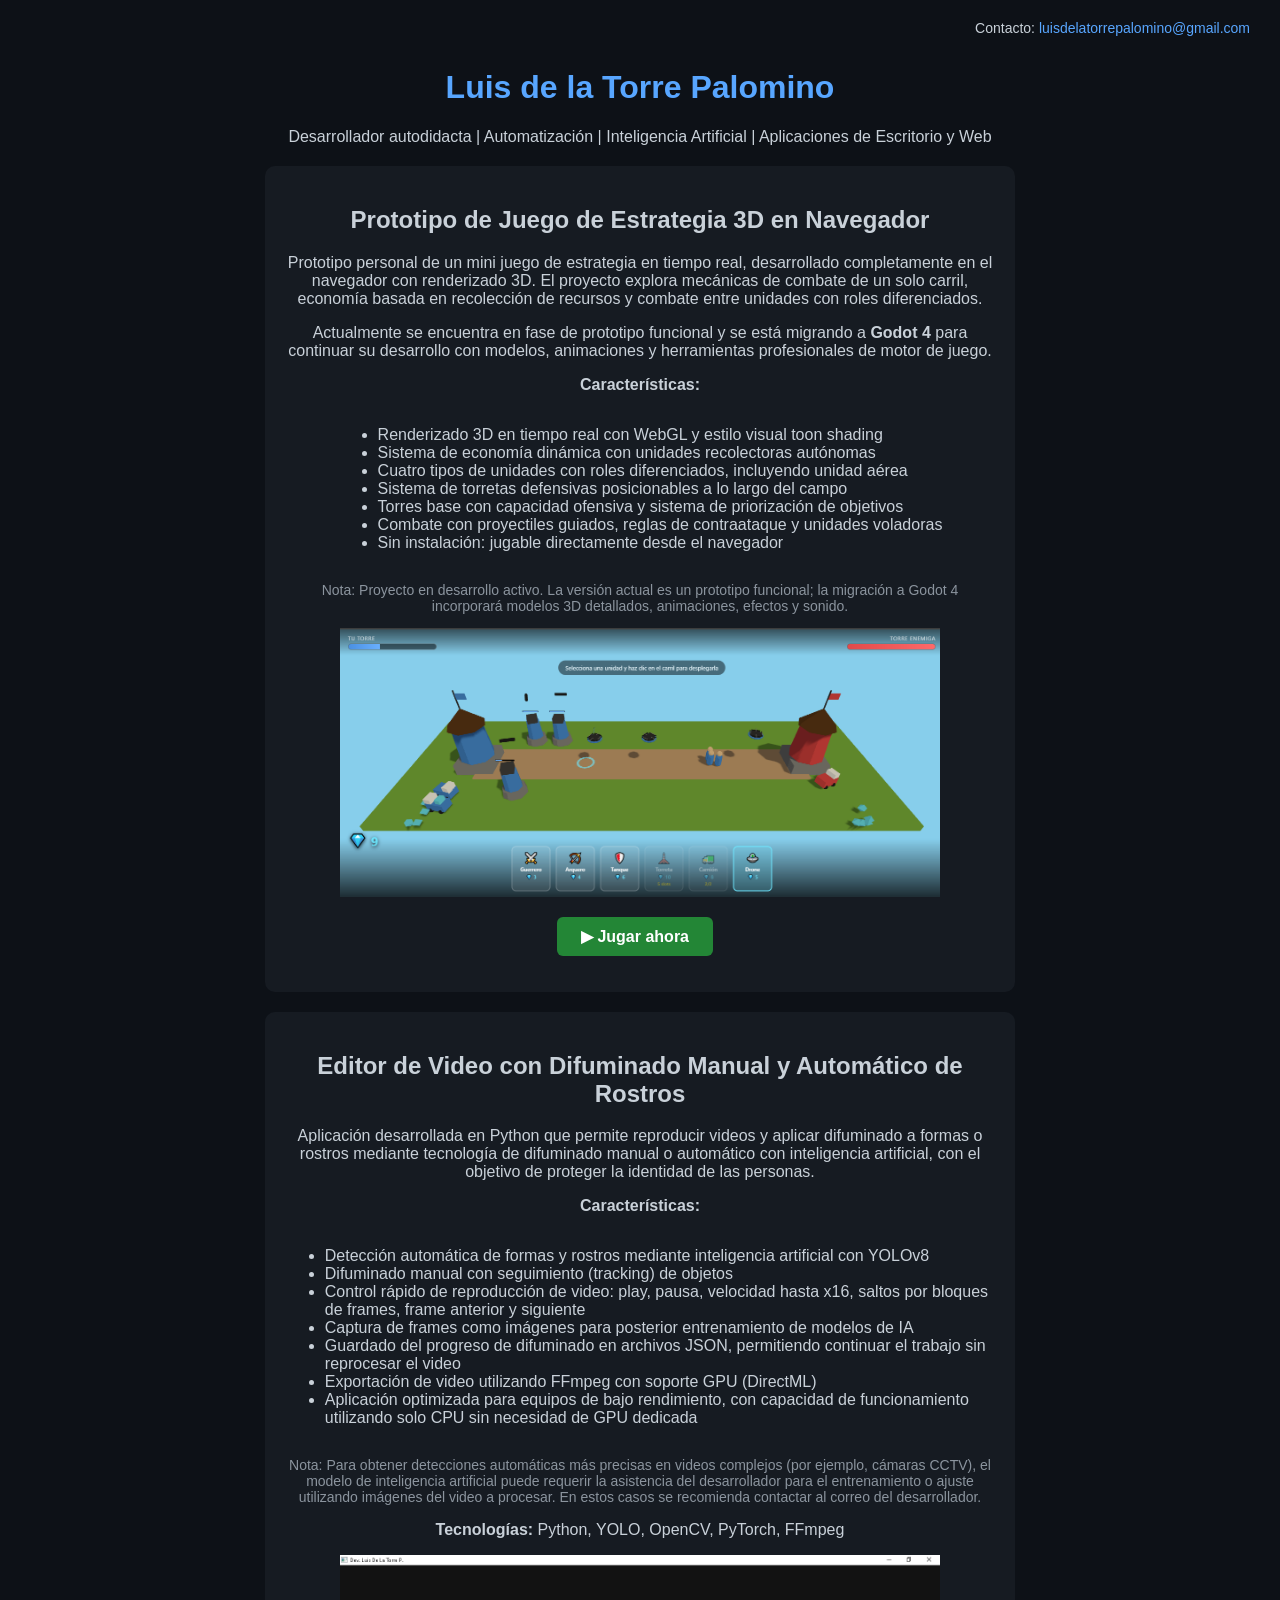
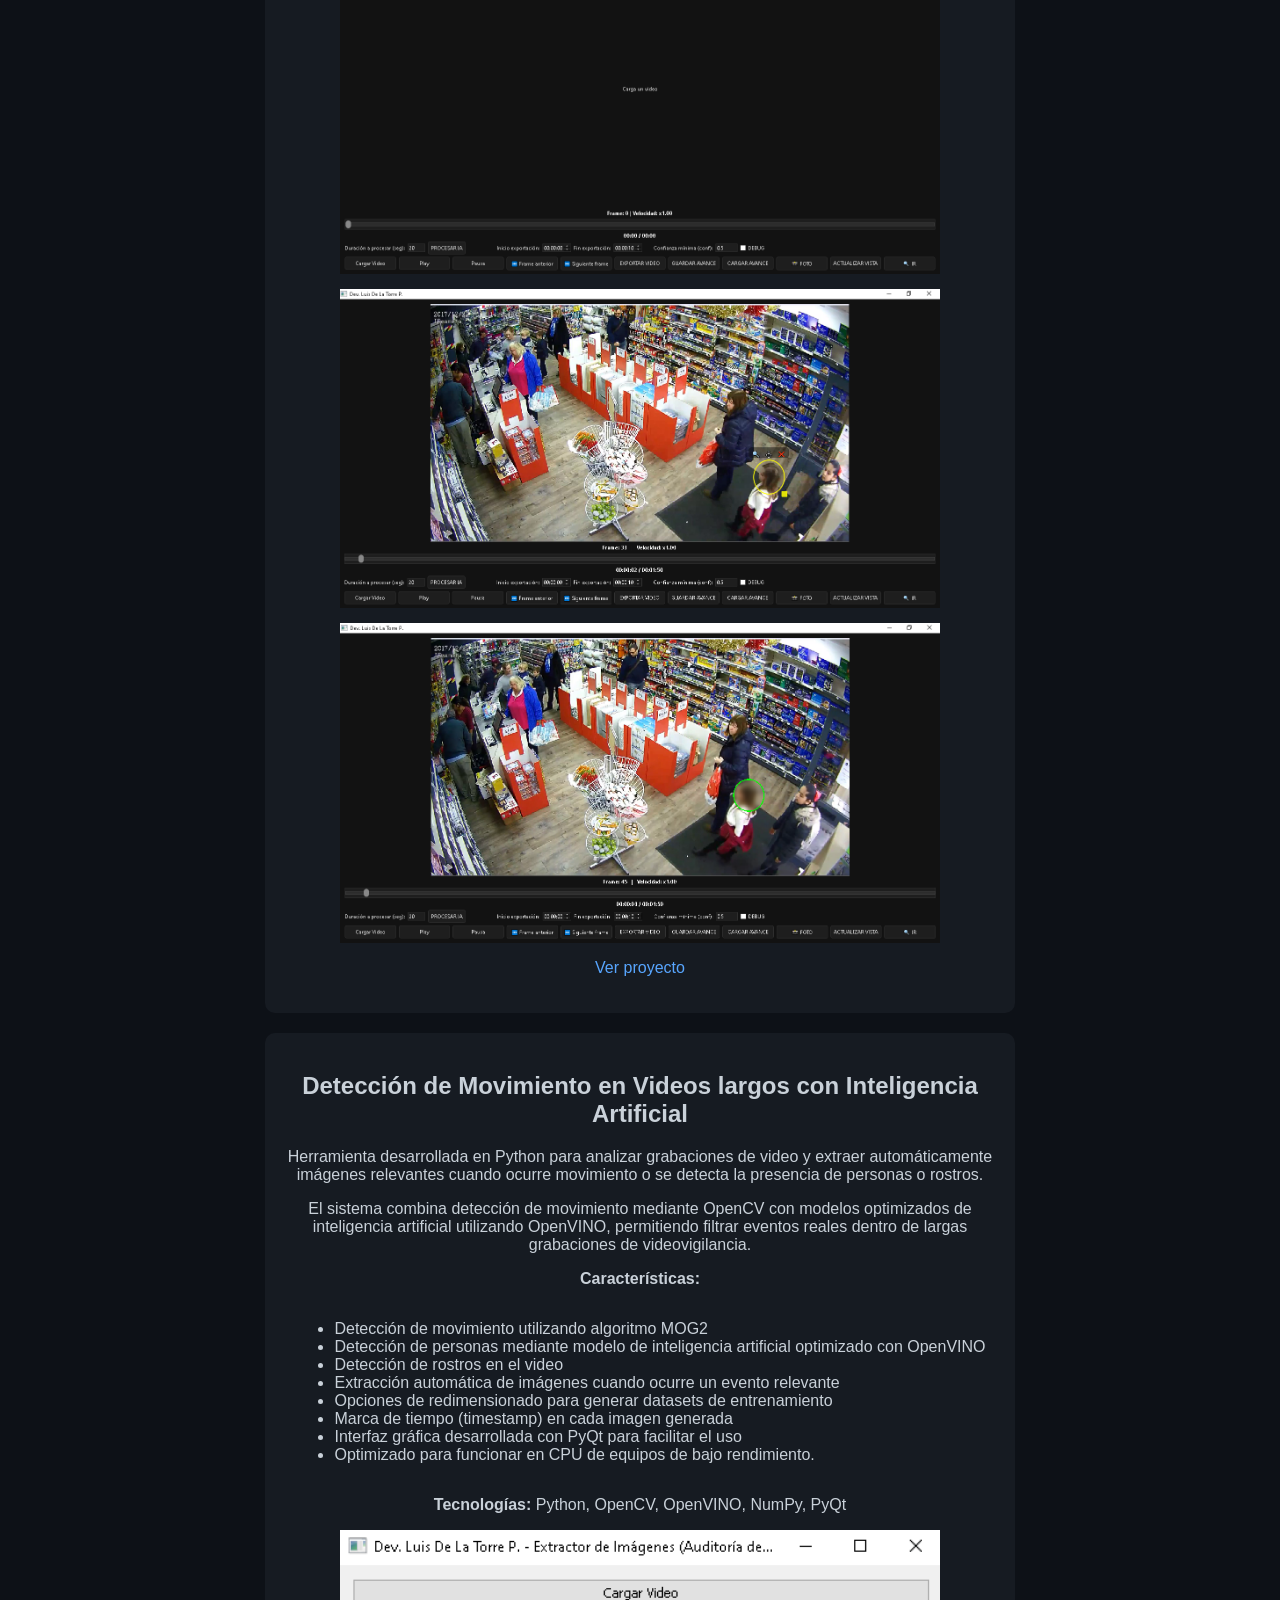
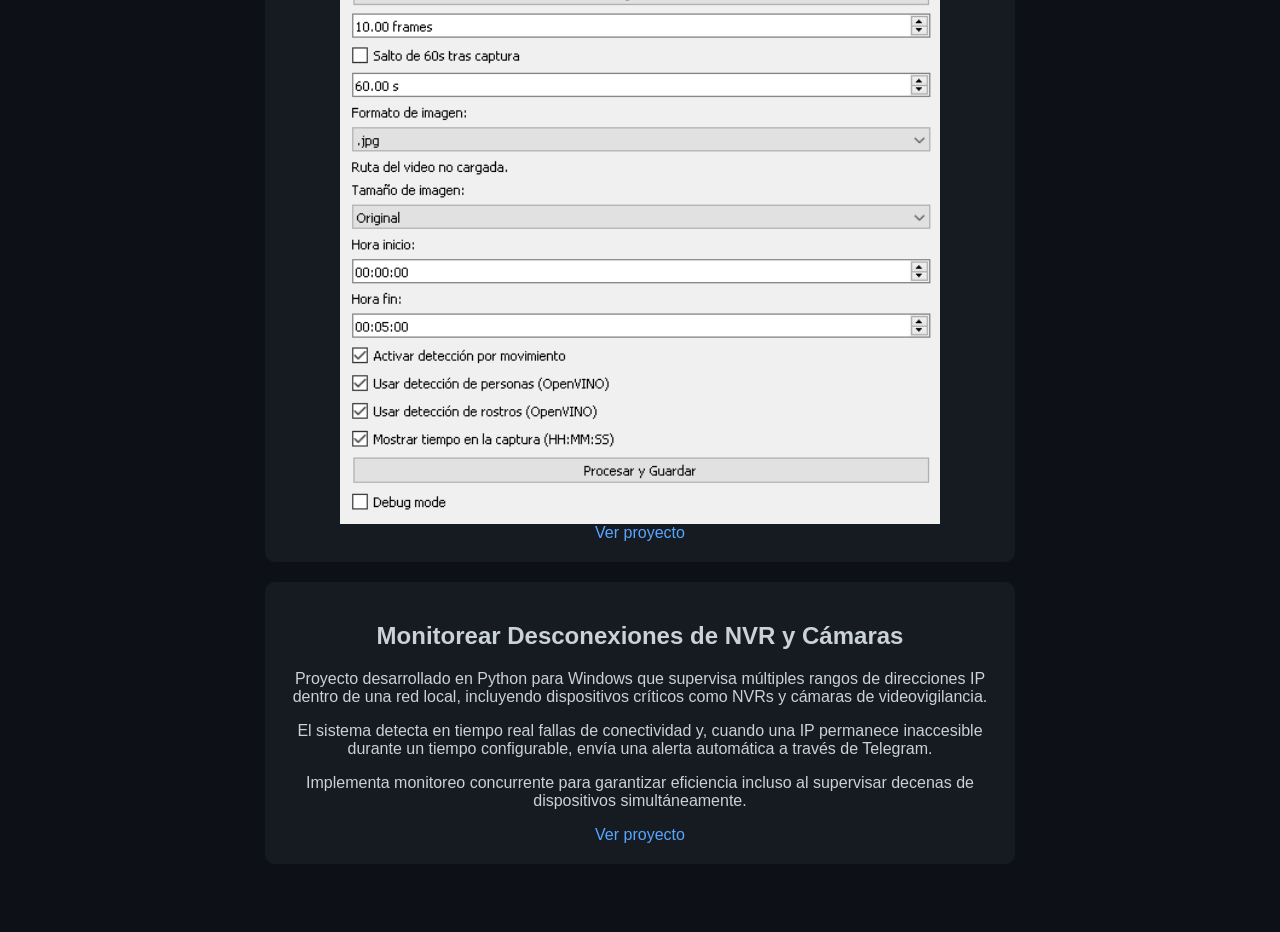
==== index.html @ c16952ba "Actualizacion index" ====
<!DOCTYPE html>
<html>
<head>
    <meta charset="UTF-8">
    <title>Luis de la Torre Palomino | Portafolio Personal</title>
    <style>
        body {
            font-family: Arial;
            background-color: #0d1117;
            color: #c9d1d9;
            text-align: center;
            padding: 40px;
        }
        h1 { color: #58a6ff; }
        .card {
            background: #161b22;
            padding: 20px;
            margin: 20px auto;
            width: 60%;
            border-radius: 10px;
        }
        a {
            color: #58a6ff;
            text-decoration: none;
        }
        .contacto {
            position: absolute;
            top: 20px;
            right: 30px;
            font-size: 14px;
        }
        .btn-play {
            display: inline-block;
            background: #238636;
            color: white !important;
            padding: 10px 24px;
            border-radius: 6px;
            font-weight: bold;
            text-decoration: none;
            margin-right: 10px;
        }
        .btn-play:hover {
            background: #2ea043;
        }
    </style>
</head>
<body>
<div class="contacto">
    Contacto: 
    <a href="mailto:luisdelatorrepalomino@gmail.com">
        luisdelatorrepalomino@gmail.com
    </a>
</div>
<h1>Luis de la Torre Palomino</h1>
<p>Desarrollador autodidacta | Automatización | Inteligencia Artificial | Aplicaciones de Escritorio y Web</p>

<div class="card">
    <h2>Prototipo de Juego de Estrategia 3D en Navegador</h2>

    <p>
        Prototipo personal de un mini juego de estrategia en tiempo real,
        desarrollado completamente en el navegador con renderizado 3D.
        El proyecto explora mecánicas de combate de un solo carril, economía
        basada en recolección de recursos y combate entre unidades con roles diferenciados.
    </p>

    <p>
        Actualmente se encuentra en fase de prototipo funcional y se está migrando a
        <b>Godot 4</b> para continuar su desarrollo con modelos, animaciones y
        herramientas profesionales de motor de juego.
    </p>

    <p><b>Características:</b></p>
    <ul style="text-align:left; display:inline-block;">
        <li>Renderizado 3D en tiempo real con WebGL y estilo visual toon shading</li>
        <li>Sistema de economía dinámica con unidades recolectoras autónomas</li>
        <li>Cuatro tipos de unidades con roles diferenciados, incluyendo unidad aérea</li>
        <li>Sistema de torretas defensivas posicionables a lo largo del campo</li>
        <li>Torres base con capacidad ofensiva y sistema de priorización de objetivos</li>
        <li>Combate con proyectiles guiados, reglas de contraataque y unidades voladoras</li>
        <li>Sin instalación: jugable directamente desde el navegador</li>
    </ul>

    <p style="font-size:14px; color:#8b949e;">
        Nota: Proyecto en desarrollo activo. La versión actual es un prototipo funcional;
        la migración a Godot 4 incorporará modelos 3D detallados, animaciones, efectos y sonido.
    </p>

    <div style="display:flex; flex-direction:column; gap:15px; align-items:center;">
        <img src="assets/images/mini-game-prototype/screenshot.png" alt="Captura del prototipo" width="600">
    </div>

    <p style="margin-top:20px;">
        <a href="https://luisdl-dev.github.io/MiniGamePrototype/" target="_blank" class="btn-play">
            ▶ Jugar ahora
        </a>
    </p>
</div>

<div class="card">
    <h2>Editor de Video con Difuminado Manual y Automático de Rostros</h2>

    <p>
        Aplicación desarrollada en Python que permite reproducir videos y aplicar difuminado
        a formas o rostros mediante tecnología de difuminado manual o automático con inteligencia artificial,
        con el objetivo de proteger la identidad de las personas.
    </p>
    
    <p><b>Características:</b></p>
    <ul style="text-align:left; display:inline-block;">
        <li>Detección automática de formas y rostros mediante inteligencia artificial con YOLOv8</li>
        <li>Difuminado manual con seguimiento (tracking) de objetos</li>
        <li>Control rápido de reproducción de video: play, pausa, velocidad hasta x16, saltos por bloques de frames, frame anterior y siguiente</li>
        <li>Captura de frames como imágenes para posterior entrenamiento de modelos de IA</li>
        <li>Guardado del progreso de difuminado en archivos JSON, permitiendo continuar el trabajo sin reprocesar el video</li>
        <li>Exportación de video utilizando FFmpeg con soporte GPU (DirectML)</li>
        <li>Aplicación optimizada para equipos de bajo rendimiento, con capacidad de funcionamiento utilizando solo CPU sin necesidad de GPU dedicada</li>
    </ul>

    <p style="font-size:14px; color:#8b949e;">
    Nota: Para obtener detecciones automáticas más precisas en videos complejos (por ejemplo, cámaras CCTV),
    el modelo de inteligencia artificial puede requerir la asistencia del desarrollador para el entrenamiento
    o ajuste utilizando imágenes del video a procesar. En estos casos se recomienda contactar al correo del desarrollador.
    </p>
    
    <p><b>Tecnologías:</b> Python, YOLO, OpenCV, PyTorch, FFmpeg</p>
	
    <div style="display:flex; flex-direction:column; gap:15px; align-items:center;">
		<img src="assets/images/videoeditor-difuminador/interfaz.png" alt="Interfaz" width="600">
		<img src="assets/images/videoeditor-difuminador/demo1.png" alt="Demo 1" width="600">
		<img src="assets/images/videoeditor-difuminador/demo2.png" alt="Demo 2" width="600">
	</div>

    <p><a href="https://github.com/luisdl-dev/videoeditor-difuminador" target="_blank">
        Ver proyecto
    </a></p>
</div>
    
<div class="card">
    <h2>Detección de Movimiento en Videos largos con Inteligencia Artificial</h2>

    <p>
        Herramienta desarrollada en Python para analizar grabaciones de video y extraer automáticamente 
        imágenes relevantes cuando ocurre movimiento o se detecta la presencia de personas o rostros.
    </p>

    <p>
        El sistema combina detección de movimiento mediante OpenCV con modelos optimizados de 
        inteligencia artificial utilizando OpenVINO, permitiendo filtrar eventos reales dentro 
        de largas grabaciones de videovigilancia.
    </p>

    <p><b>Características:</b></p>

    <ul style="text-align:left; display:inline-block;">
        <li>Detección de movimiento utilizando algoritmo MOG2</li>
        <li>Detección de personas mediante modelo de inteligencia artificial optimizado con OpenVINO</li>
        <li>Detección de rostros en el video</li>
        <li>Extracción automática de imágenes cuando ocurre un evento relevante</li>
        <li>Opciones de redimensionado para generar datasets de entrenamiento</li>
        <li>Marca de tiempo (timestamp) en cada imagen generada</li>
        <li>Interfaz gráfica desarrollada con PyQt para facilitar el uso</li>
        <li>Optimizado para funcionar en CPU de equipos de bajo rendimiento.</li>
    </ul>

    <p><b>Tecnologías:</b> Python, OpenCV, OpenVINO, NumPy, PyQt</p>
	
	<div style="display:flex; flex-direction:column; gap:15px; align-items:center;">
		<img src="assets/images/video-mov-deteccion/interfaz.png" alt="Interfaz" width="600">
	</div>
	
    <a href="https://github.com/luisdl-dev/video-mov-deteccion" target="_blank">
        Ver proyecto
    </a>
</div>
 
<div class="card">
    <h2>Monitorear Desconexiones de NVR y Cámaras</h2>

    <p>
        Proyecto desarrollado en Python para Windows que supervisa múltiples rangos de direcciones IP 
        dentro de una red local, incluyendo dispositivos críticos como NVRs y cámaras de videovigilancia.
    </p>

    <p>
        El sistema detecta en tiempo real fallas de conectividad y, cuando una IP permanece inaccesible 
        durante un tiempo configurable, envía una alerta automática a través de Telegram.
    </p>

    <p>
        Implementa monitoreo concurrente para garantizar eficiencia incluso al supervisar decenas 
        de dispositivos simultáneamente.
    </p>

    <a href="https://github.com/luisdl-dev/seguimiento-desconexion-camaras-ip" target="_blank">
        Ver proyecto
    </a>
</div>

</body>
</html>
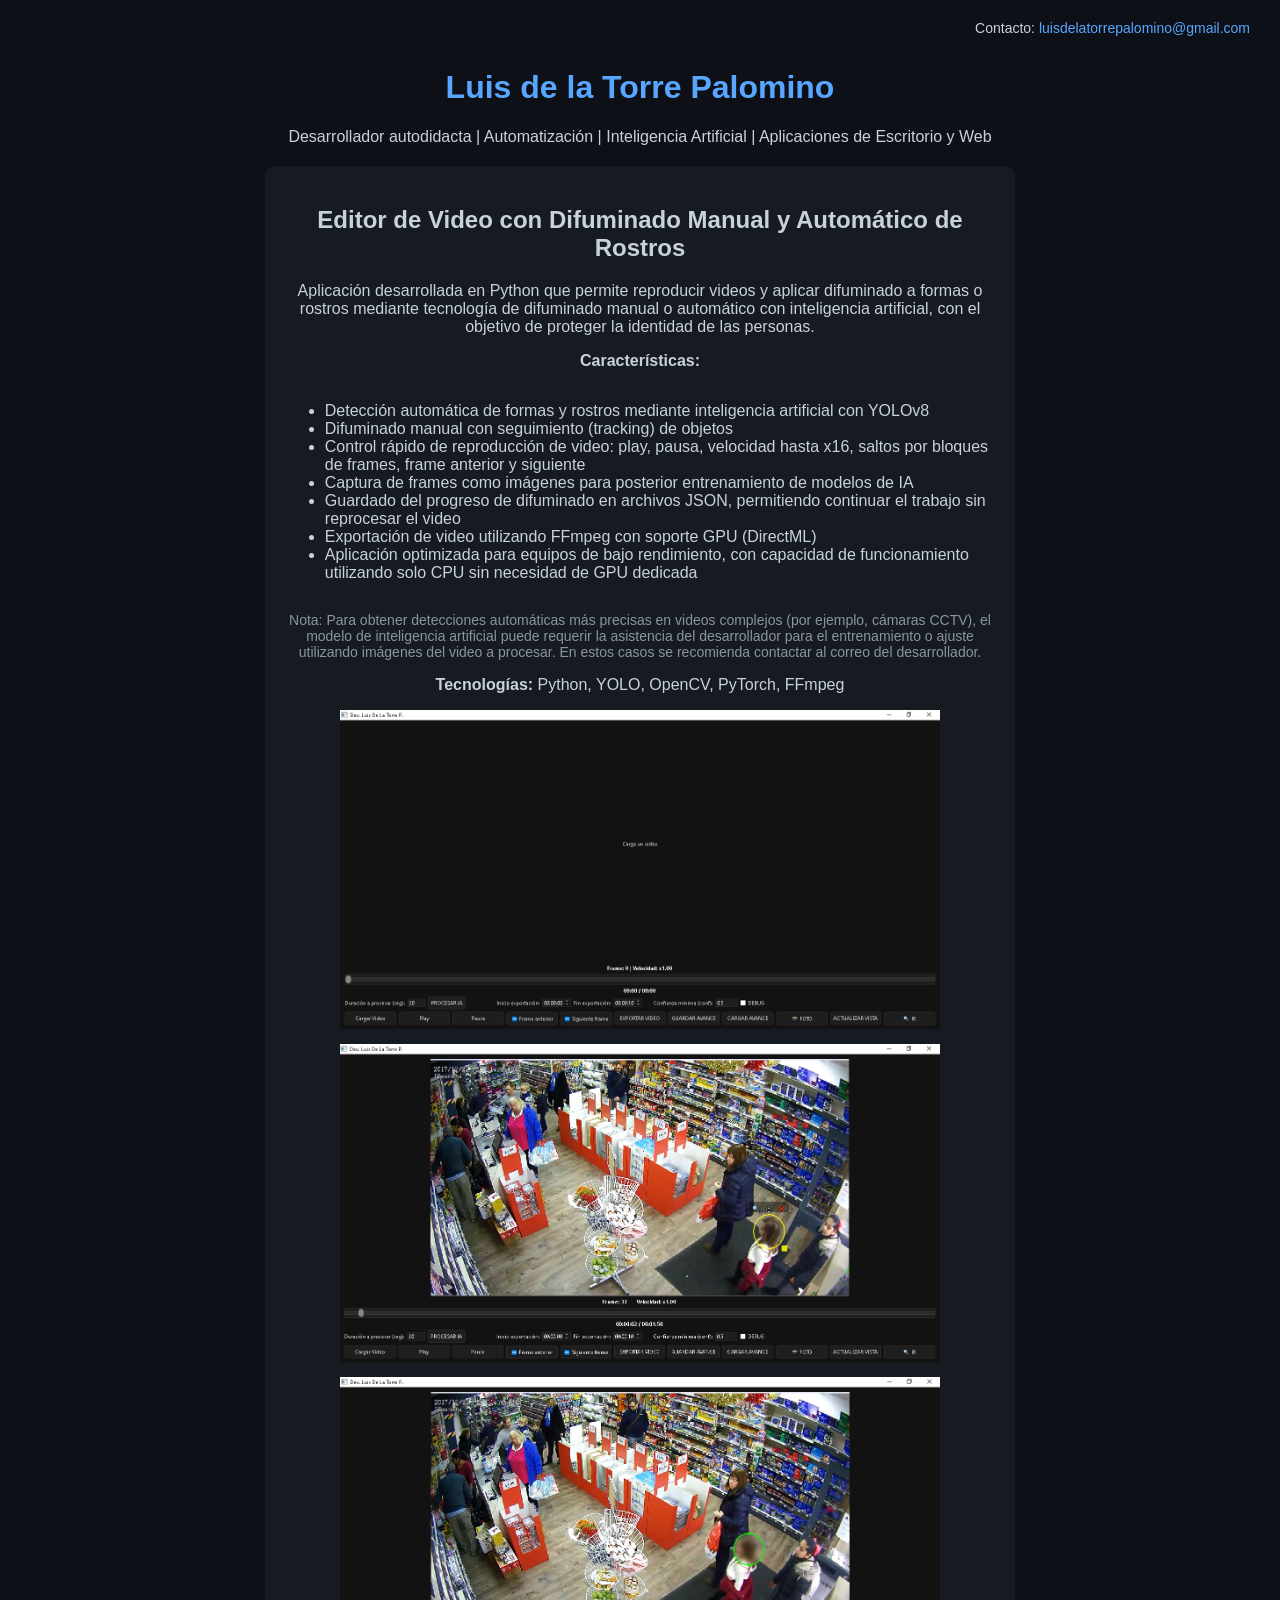
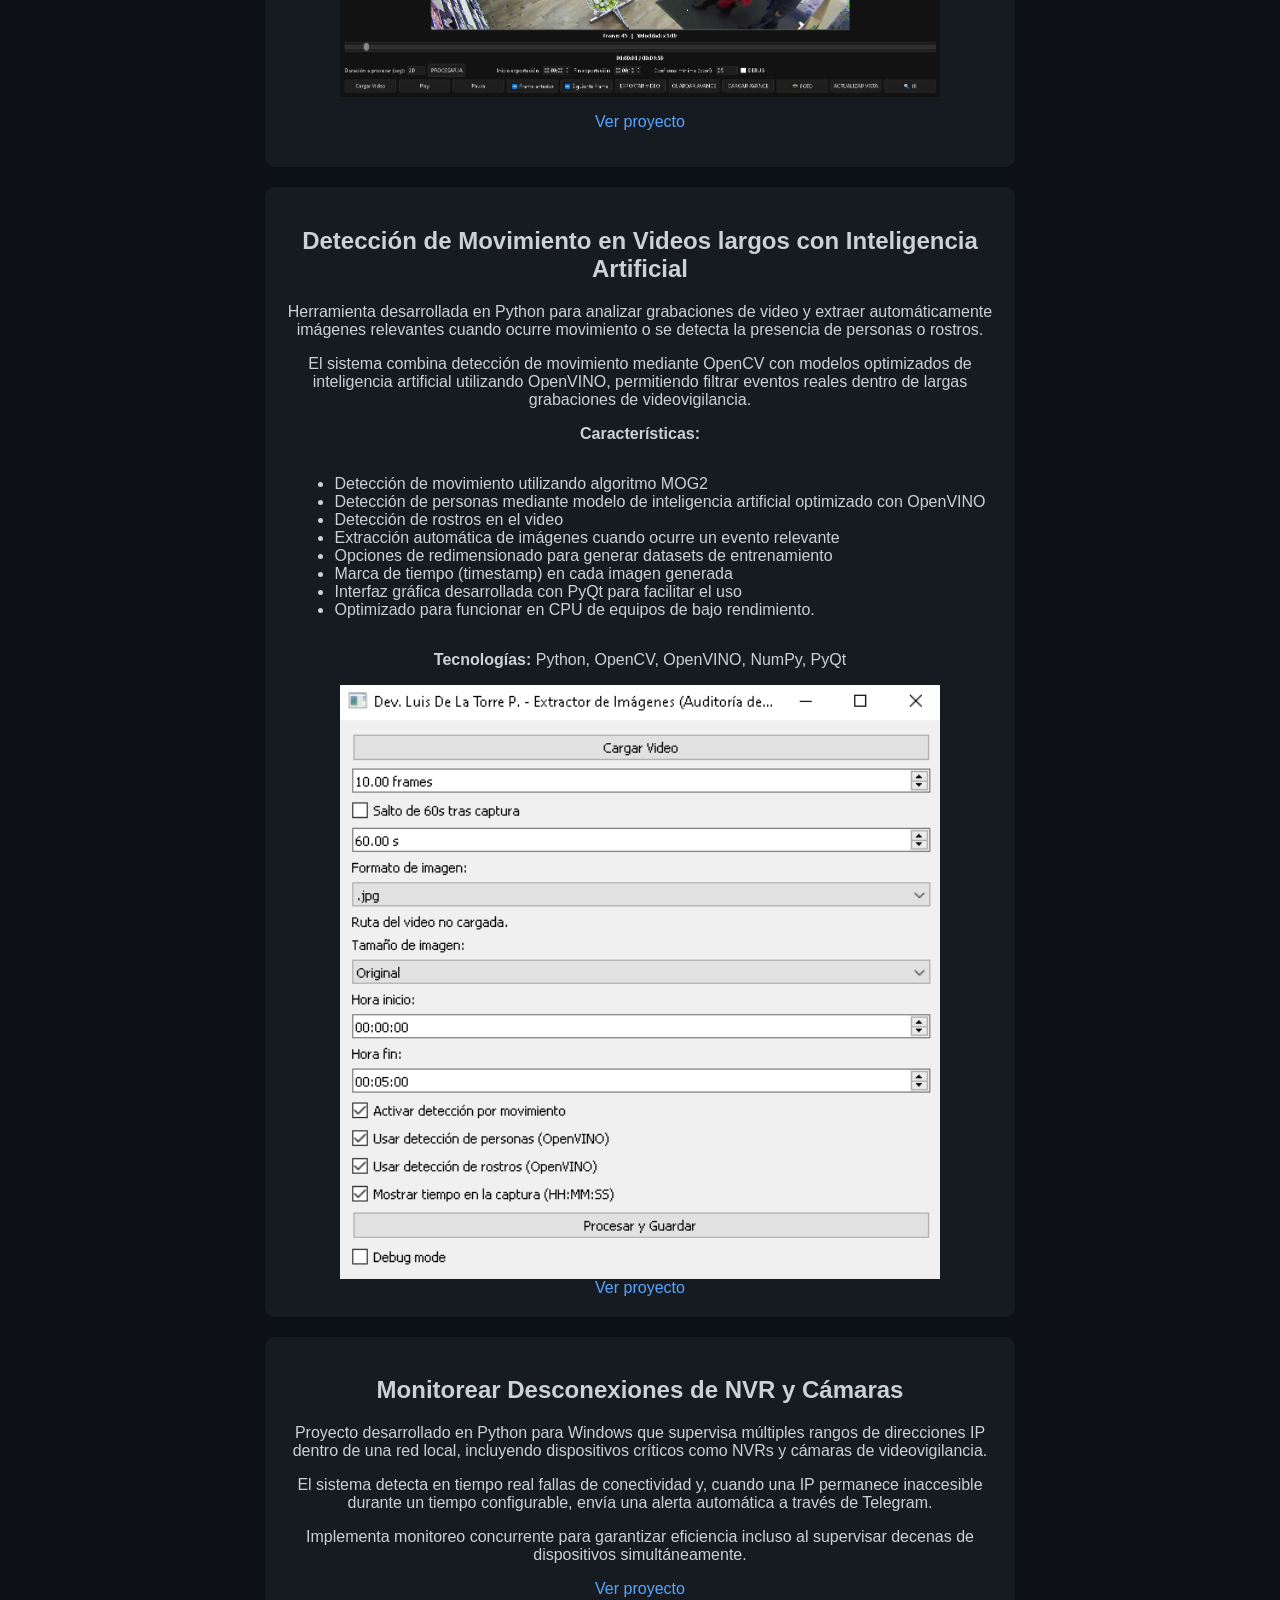
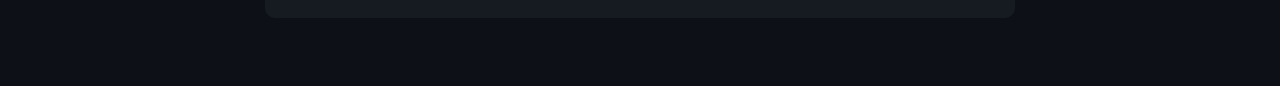
==== commit 4fee458e: "Ocultar juego temporalmente" ====
--- a/index.html
+++ b/index.html
@@ -54,6 +54,7 @@
 <h1>Luis de la Torre Palomino</h1>
 <p>Desarrollador autodidacta | Automatización | Inteligencia Artificial | Aplicaciones de Escritorio y Web</p>
 
+<!-- JUEGO OCULTO TEMPORALMENTE (quitar este comentario para volver a mostrarlo)
 <div class="card">
     <h2>Prototipo de Juego de Estrategia 3D en Navegador</h2>
 
@@ -96,6 +97,7 @@
         </a>
     </p>
 </div>
+-->
 
 <div class="card">
     <h2>Editor de Video con Difuminado Manual y Automático de Rostros</h2>
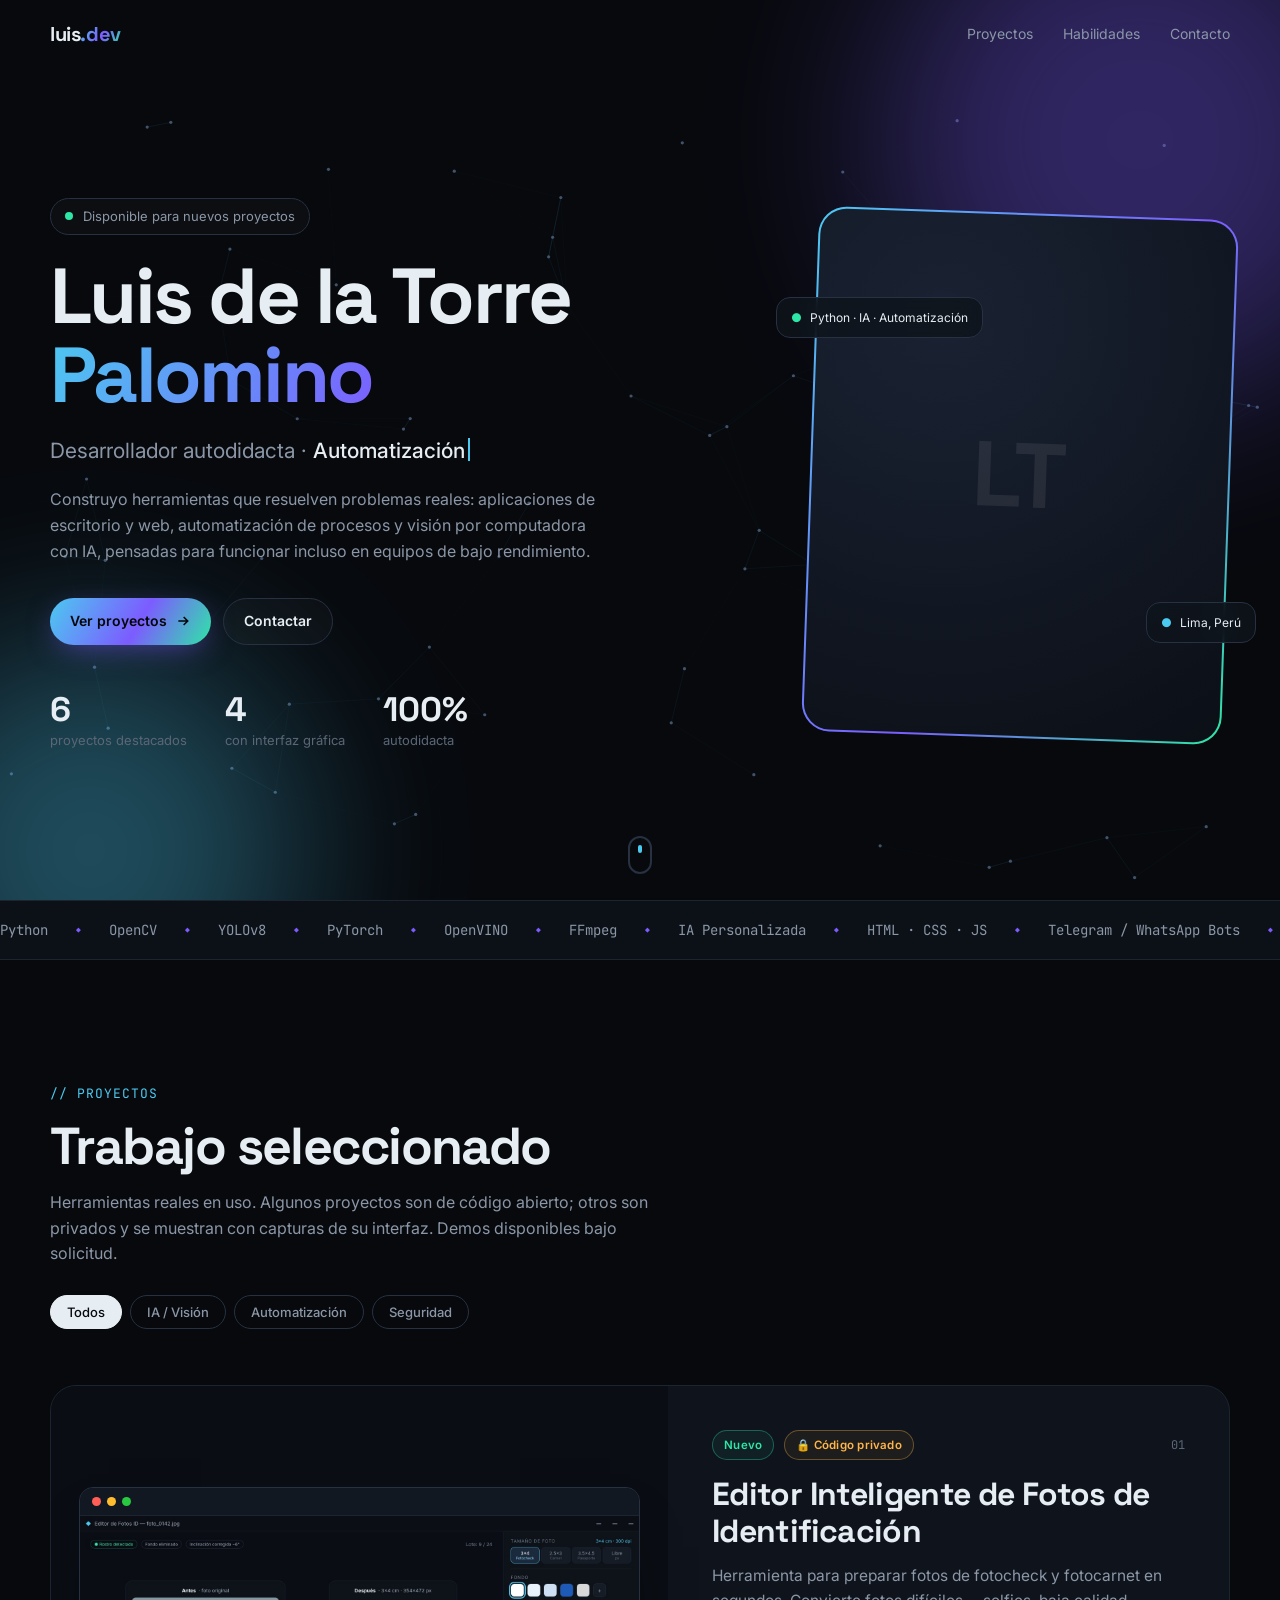
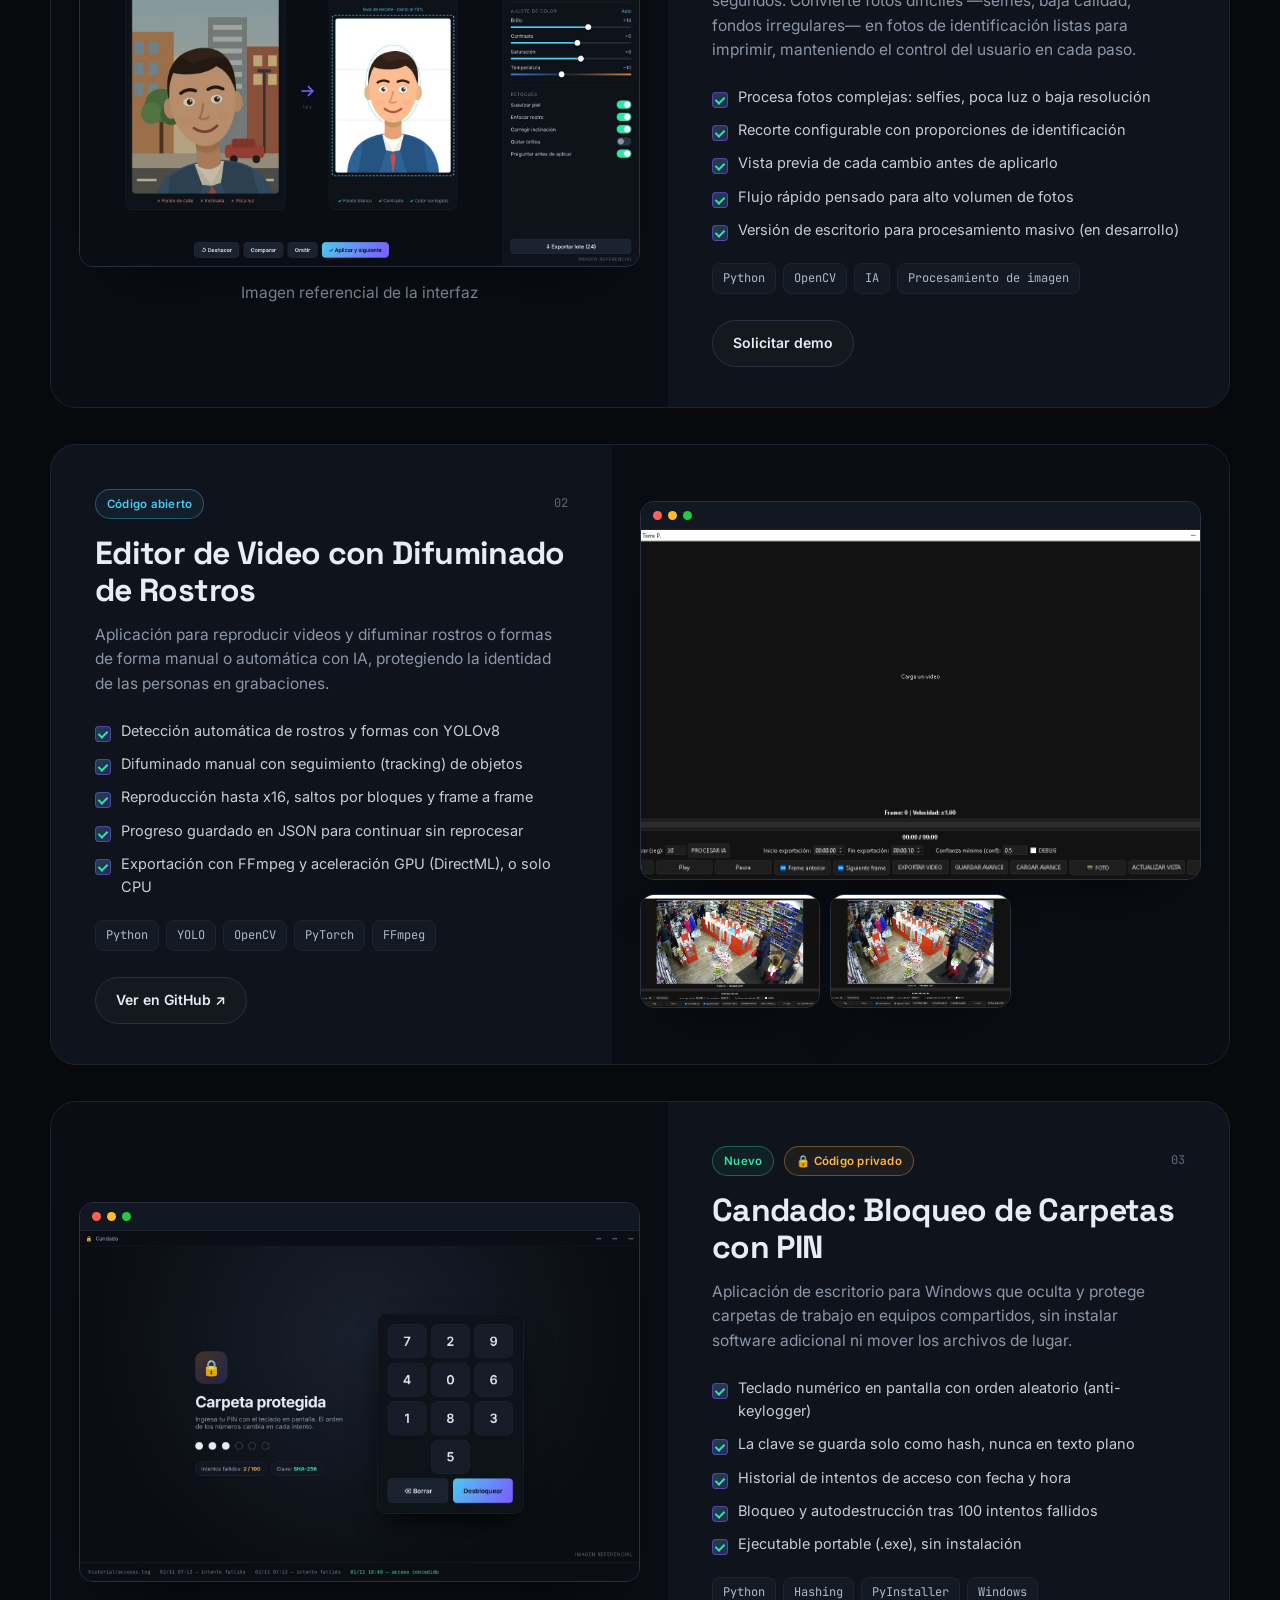
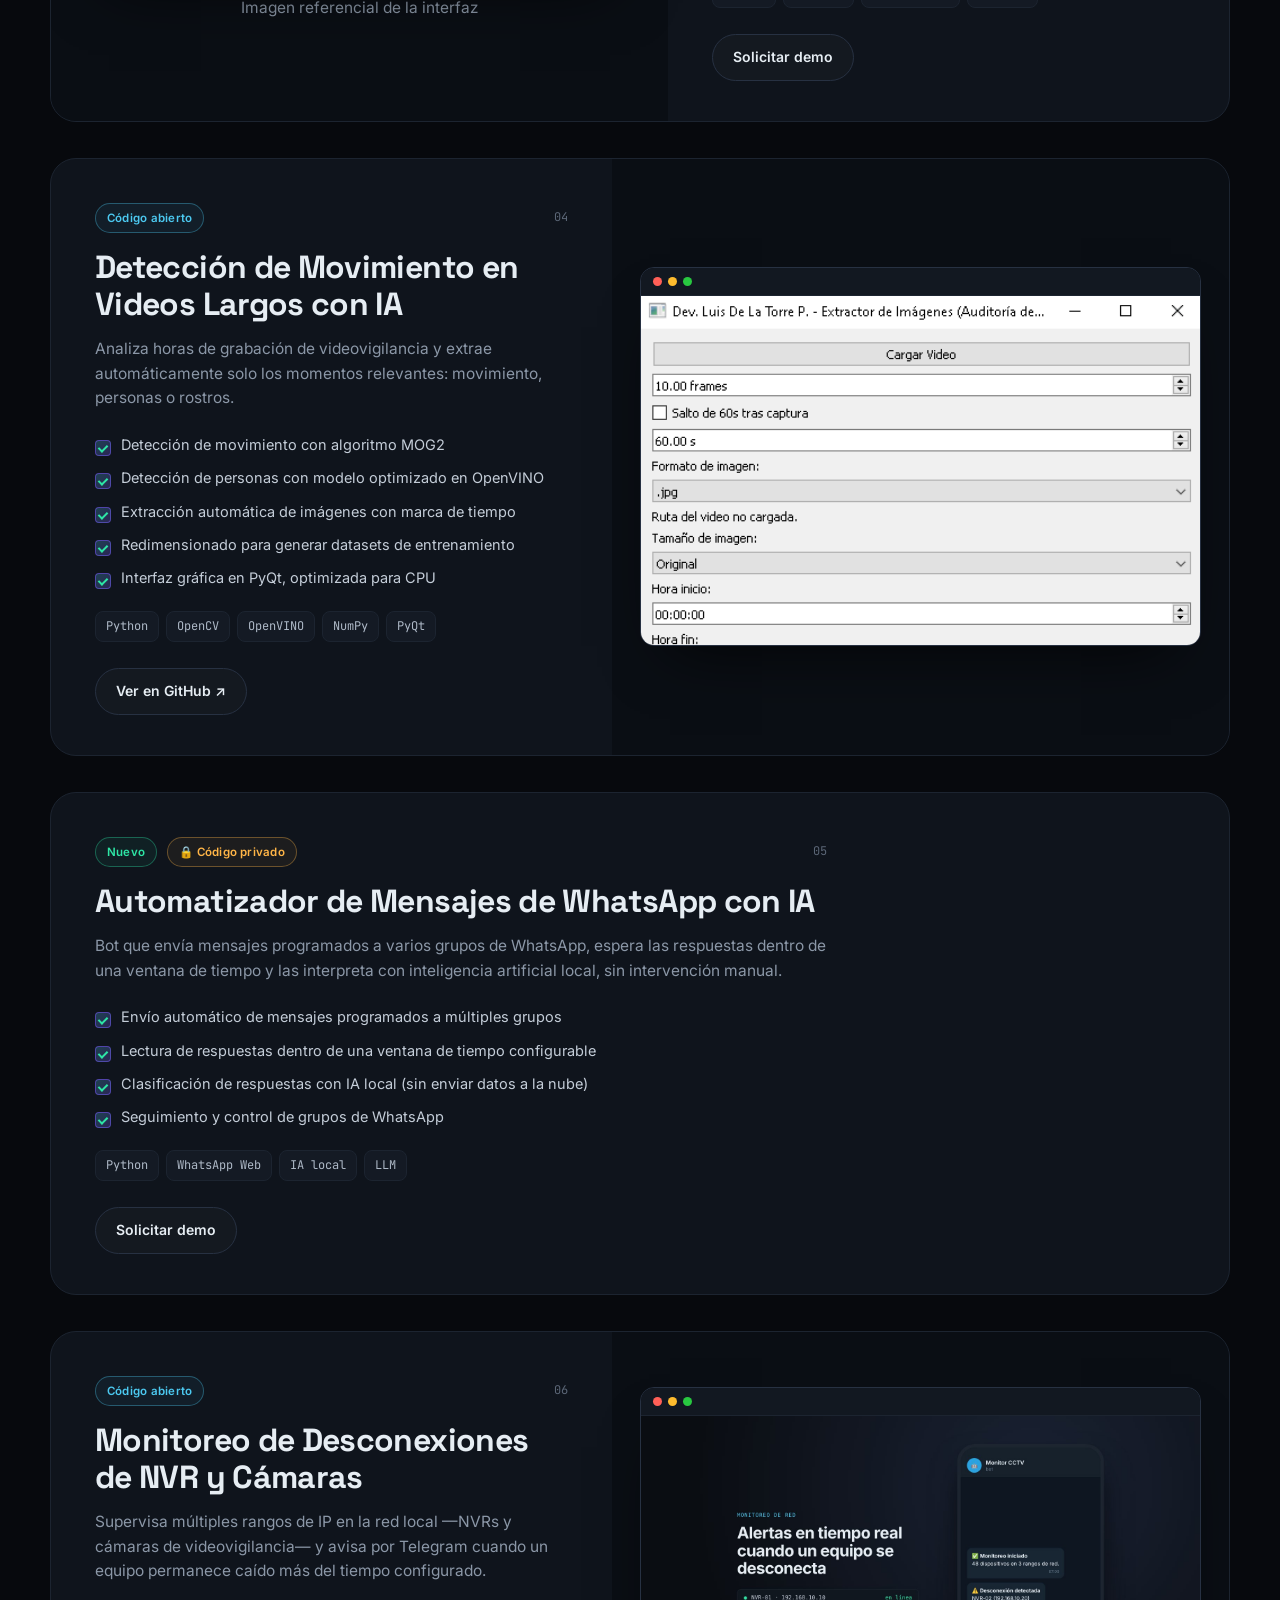
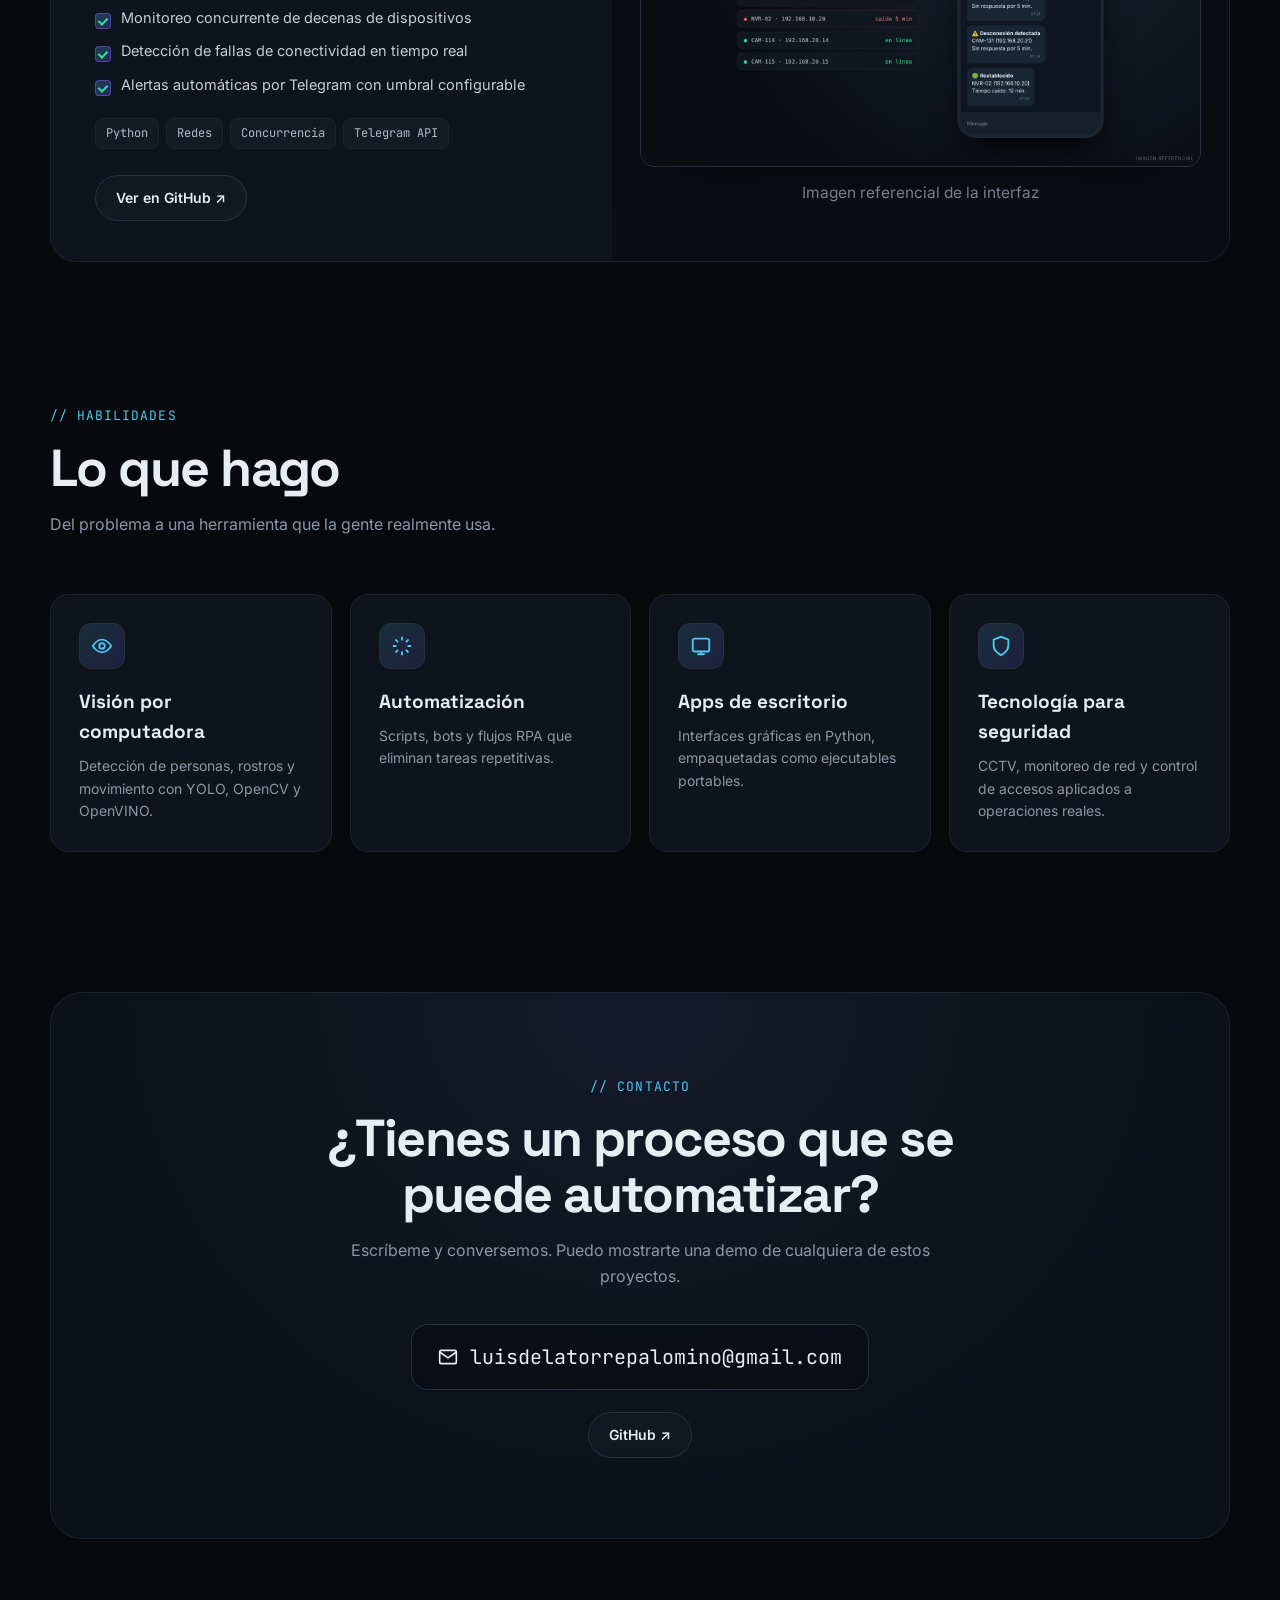
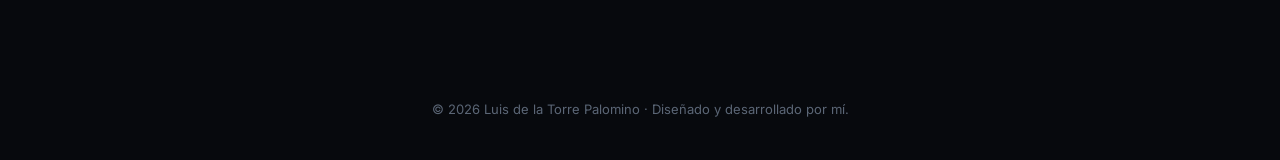
==== commit 8583f865: "Nuevo diseño del portafolio y 3 proyectos nuevos Co-Authored-By: Claude Opus 5.5 <noreply@anthropic." ====
--- a/index.html
+++ b/index.html
@@ -1,203 +1,537 @@
 <!DOCTYPE html>
-<html>
+<html lang="es">
 <head>
-    <meta charset="UTF-8">
-    <title>Luis de la Torre Palomino | Portafolio Personal</title>
-    <style>
-        body {
-            font-family: Arial;
-            background-color: #0d1117;
-            color: #c9d1d9;
-            text-align: center;
-            padding: 40px;
-        }
-        h1 { color: #58a6ff; }
-        .card {
-            background: #161b22;
-            padding: 20px;
-            margin: 20px auto;
-            width: 60%;
-            border-radius: 10px;
-        }
-        a {
-            color: #58a6ff;
-            text-decoration: none;
-        }
-        .contacto {
-            position: absolute;
-            top: 20px;
-            right: 30px;
-            font-size: 14px;
-        }
-        .btn-play {
-            display: inline-block;
-            background: #238636;
-            color: white !important;
-            padding: 10px 24px;
-            border-radius: 6px;
-            font-weight: bold;
-            text-decoration: none;
-            margin-right: 10px;
-        }
-        .btn-play:hover {
-            background: #2ea043;
-        }
-    </style>
+<meta charset="UTF-8">
+<meta name="viewport" content="width=device-width, initial-scale=1">
+<title>Luis de la Torre Palomino | Desarrollador · Automatización · IA</title>
+<meta name="description" content="Portafolio de Luis de la Torre Palomino: aplicaciones de escritorio y web, automatización, visión por computadora e IA aplicada a seguridad.">
+<link rel="preconnect" href="https://fonts.googleapis.com">
+<link rel="preconnect" href="https://fonts.gstatic.com" crossorigin>
+<link href="https://fonts.googleapis.com/css2?family=Space+Grotesk:wght@400;500;600;700&family=Inter:wght@400;500;600&family=JetBrains+Mono:wght@400;500&display=swap" rel="stylesheet">
+<style>
+:root{
+  --bg:#07090d; --bg2:#0c1017; --card:#0f141c; --line:#1c2430; --line2:#273142;
+  --text:#e6edf3; --muted:#8b97a7; --dim:#5b6676;
+  --a1:#4cc9f0; --a2:#7c5cff; --a3:#2ee6a6; --warn:#ffb547;
+  --grad:linear-gradient(120deg,var(--a1),var(--a2) 55%,var(--a3));
+  --r:18px;
+}
+*{box-sizing:border-box;margin:0;padding:0}
+html{scroll-behavior:smooth}
+body{background:var(--bg);color:var(--text);font-family:Inter,system-ui,sans-serif;line-height:1.6;overflow-x:hidden;-webkit-font-smoothing:antialiased}
+a{color:inherit;text-decoration:none}
+img{max-width:100%;display:block}
+.wrap{width:min(1180px,100% - 40px);margin-inline:auto}
+.mono{font-family:"JetBrains Mono",monospace}
+
+/* ---------- NAV ---------- */
+nav{position:fixed;inset:0 0 auto;z-index:50;transition:background .3s,border-color .3s;border-bottom:1px solid transparent}
+nav.scrolled{background:rgba(7,9,13,.72);backdrop-filter:blur(14px);border-color:var(--line)}
+nav .wrap{display:flex;align-items:center;justify-content:space-between;height:68px}
+.logo{font-family:"Space Grotesk";font-weight:700;font-size:20px;letter-spacing:-.02em}
+.logo span{background:var(--grad);-webkit-background-clip:text;background-clip:text;color:transparent}
+.nav-links{display:flex;gap:30px;font-size:14px;color:var(--muted)}
+.nav-links a{position:relative;transition:color .2s}
+.nav-links a:hover{color:var(--text)}
+.nav-links a::after{content:"";position:absolute;left:0;bottom:-6px;width:0;height:2px;background:var(--grad);transition:width .25s}
+.nav-links a:hover::after{width:100%}
+.btn{display:inline-flex;align-items:center;gap:8px;padding:11px 20px;border-radius:999px;font-size:14px;font-weight:600;transition:transform .2s,box-shadow .2s,background .2s;cursor:pointer;border:0}
+.btn-primary{background:var(--grad);color:#05070a;box-shadow:0 8px 30px -8px rgba(124,92,255,.6)}
+.btn-primary:hover{transform:translateY(-2px);box-shadow:0 12px 40px -8px rgba(124,92,255,.8)}
+.btn-ghost{border:1px solid var(--line2);color:var(--text);background:rgba(255,255,255,.02)}
+.btn-ghost:hover{border-color:var(--a1);transform:translateY(-2px)}
+
+/* ---------- HERO ---------- */
+.hero{position:relative;min-height:100vh;display:flex;align-items:center;padding:110px 0 60px;overflow:hidden}
+#net{position:absolute;inset:0;width:100%;height:100%;opacity:.55}
+.blob{position:absolute;border-radius:50%;filter:blur(90px);opacity:.35;animation:float 16s ease-in-out infinite}
+.blob.b1{width:520px;height:520px;background:var(--a2);top:-120px;right:-120px}
+.blob.b2{width:420px;height:420px;background:var(--a1);bottom:-160px;left:-120px;animation-delay:-6s}
+@keyframes float{50%{transform:translate(40px,30px) scale(1.08)}}
+.hero-grid{position:relative;display:grid;grid-template-columns:1.25fr .75fr;gap:60px;align-items:center}
+.tag{display:inline-flex;align-items:center;gap:10px;font-size:13px;color:var(--muted);border:1px solid var(--line2);padding:7px 14px;border-radius:999px;background:rgba(255,255,255,.02)}
+.dot{width:8px;height:8px;border-radius:50%;background:var(--a3);box-shadow:0 0 0 0 rgba(46,230,166,.7);animation:pulse 2s infinite}
+@keyframes pulse{70%{box-shadow:0 0 0 10px rgba(46,230,166,0)}100%{box-shadow:0 0 0 0 rgba(46,230,166,0)}}
+h1{font-family:"Space Grotesk";font-size:clamp(40px,6.4vw,78px);line-height:1.02;letter-spacing:-.035em;margin:22px 0 18px;font-weight:700}
+h1 .g{background:var(--grad);background-size:200% auto;-webkit-background-clip:text;background-clip:text;color:transparent;animation:shine 6s linear infinite}
+@keyframes shine{to{background-position:200% center}}
+.role{font-size:clamp(17px,2vw,21px);color:var(--muted);min-height:1.6em}
+.role b{color:var(--text);font-weight:500}
+.caret{display:inline-block;width:2px;height:1.1em;background:var(--a1);vertical-align:-3px;margin-left:3px;animation:blink 1s steps(1) infinite}
+@keyframes blink{50%{opacity:0}}
+.hero p.lead{margin-top:20px;max-width:560px;color:var(--muted)}
+.hero-cta{display:flex;gap:12px;margin-top:34px;flex-wrap:wrap}
+.stats{display:flex;gap:38px;margin-top:48px;flex-wrap:wrap}
+.stat b{font-family:"Space Grotesk";font-size:34px;display:block;line-height:1}
+.stat span{font-size:13px;color:var(--dim)}
+
+.avatar-card{position:relative;aspect-ratio:4/5;border-radius:28px;padding:2px;background:var(--grad);transform:rotate(2deg);transition:transform .5s}
+.avatar-card:hover{transform:rotate(0) scale(1.02)}
+.avatar-inner{position:relative;width:100%;height:100%;border-radius:26px;overflow:hidden;background:radial-gradient(circle at 30% 20%,#1a2233,#0b0f16)}
+.avatar-inner img{width:100%;height:100%;object-fit:cover}
+.avatar-fallback{position:absolute;inset:0;display:grid;place-items:center;font-family:"Space Grotesk";font-size:92px;font-weight:700;color:rgba(255,255,255,.08)}
+.chip-float{position:absolute;background:rgba(15,20,28,.85);backdrop-filter:blur(10px);border:1px solid var(--line2);border-radius:14px;padding:10px 14px;font-size:12px;display:flex;align-items:center;gap:8px;animation:bob 5s ease-in-out infinite}
+.chip-float.c1{left:-34px;top:16%}
+.chip-float.c2{right:-26px;bottom:18%;animation-delay:-2.5s}
+@keyframes bob{50%{transform:translateY(-10px)}}
+.scroll-hint{position:absolute;bottom:26px;left:50%;transform:translateX(-50%);width:24px;height:38px;border:2px solid var(--line2);border-radius:14px}
+.scroll-hint::after{content:"";position:absolute;left:50%;top:7px;width:4px;height:8px;margin-left:-2px;border-radius:2px;background:var(--a1);animation:wheel 1.8s infinite}
+@keyframes wheel{to{transform:translateY(12px);opacity:0}}
+
+/* ---------- MARQUEE ---------- */
+.marquee{border-block:1px solid var(--line);background:var(--bg2);overflow:hidden;padding:18px 0}
+.track{display:flex;width:max-content;animation:scroll 45s linear infinite;will-change:transform}
+.marquee:hover .track{animation-play-state:paused}
+.grp{display:flex;flex:none}
+.grp span{font-family:"JetBrains Mono";font-size:14px;color:var(--muted);white-space:nowrap;display:flex;align-items:center;gap:28px;padding-right:28px}
+.grp span::after{content:"◆";font-size:8px;color:var(--a2)}
+@keyframes scroll{to{transform:translateX(-50%)}}
+
+/* ---------- SECTIONS ---------- */
+section{padding:120px 0}
+.eyebrow{font-family:"JetBrains Mono";font-size:13px;color:var(--a1);letter-spacing:.08em}
+h2{font-family:"Space Grotesk";font-size:clamp(32px,4.4vw,52px);letter-spacing:-.03em;line-height:1.08;margin:12px 0 16px}
+.sub{color:var(--muted);max-width:620px}
+.head{margin-bottom:56px}
+
+.filters{display:flex;gap:8px;flex-wrap:wrap;margin-top:28px}
+.filters button{background:transparent;border:1px solid var(--line2);color:var(--muted);padding:8px 16px;border-radius:999px;font:500 13px Inter;cursor:pointer;transition:.2s}
+.filters button:hover{color:var(--text)}
+.filters button.on{background:var(--text);color:var(--bg);border-color:var(--text)}
+
+/* ---------- PROJECTS ---------- */
+.projects{display:flex;flex-direction:column;gap:36px}
+.project{position:relative;display:grid;grid-template-columns:1.1fr 1fr;gap:0;background:var(--card);border:1px solid var(--line);border-radius:26px;overflow:hidden;transition:border-color .3s,transform .3s}
+.project:nth-child(even){grid-template-columns:1fr 1.1fr}
+.project:nth-child(even) .p-media{order:2}
+.project::before{content:"";position:absolute;inset:0;background:radial-gradient(600px circle at var(--mx,50%) var(--my,50%),rgba(124,92,255,.10),transparent 40%);opacity:0;transition:opacity .3s;pointer-events:none}
+.project:hover{border-color:var(--line2)}
+.project:hover::before{opacity:1}
+.project.hide{display:none}
+.project.noimg,.project.noimg:nth-child(even){grid-template-columns:1fr}
+.project.noimg .p-body{max-width:820px}
+.p-media{position:relative;background:#0a0e14;padding:28px;display:flex;flex-direction:column;gap:14px;justify-content:center}
+.shot{position:relative;border-radius:14px;overflow:hidden;border:1px solid var(--line2);background:#0b0f15;cursor:zoom-in;box-shadow:0 30px 60px -30px rgba(0,0,0,.8)}
+.shot .bar{display:flex;gap:6px;padding:9px 12px;background:#121821;border-bottom:1px solid var(--line)}
+.shot .bar i{width:9px;height:9px;border-radius:50%;background:#2a3342}
+.shot .bar i:nth-child(1){background:#ff5f57}.shot .bar i:nth-child(2){background:#febc2e}.shot .bar i:nth-child(3){background:#28c840}
+.shot img{width:100%;aspect-ratio:16/10;object-fit:cover;object-position:top;transition:transform .6s}
+.shot:hover img{transform:scale(1.04)}
+.thumbs{display:grid;grid-template-columns:repeat(3,1fr);gap:10px}
+.thumbs .shot img{aspect-ratio:16/10}
+.thumbs .shot .bar{display:none}
+.ph{display:none;aspect-ratio:16/10;place-items:center;text-align:center;padding:18px;color:var(--dim);font-size:12px;background:repeating-linear-gradient(45deg,#0d1219,#0d1219 10px,#0f151d 10px,#0f151d 20px)}
+.ph b{display:block;color:var(--muted);font-family:"JetBrains Mono";font-weight:500;margin-top:6px;word-break:break-all}
+.shot.missing{cursor:default}
+.shot.missing img{display:none}
+.shot.missing .ph{display:grid}
+.thumbs .shot.missing{display:none}
+.ref{font-size:12px;color:var(--dim);text-align:center}
+
+.p-body{position:relative;padding:44px 44px 40px}
+.p-top{display:flex;align-items:center;gap:10px;flex-wrap:wrap;margin-bottom:16px}
+.badge{font-size:11.5px;font-weight:600;padding:5px 11px;border-radius:999px;border:1px solid var(--line2);color:var(--muted);letter-spacing:.02em}
+.badge.new{color:var(--a3);border-color:rgba(46,230,166,.35);background:rgba(46,230,166,.06)}
+.badge.lock{color:var(--warn);border-color:rgba(255,181,71,.35);background:rgba(255,181,71,.06)}
+.badge.open{color:var(--a1);border-color:rgba(76,201,240,.35);background:rgba(76,201,240,.06)}
+.p-num{font-family:"JetBrains Mono";font-size:12px;color:var(--dim);margin-left:auto}
+.project h3{font-family:"Space Grotesk";font-size:clamp(24px,2.6vw,32px);letter-spacing:-.02em;line-height:1.15;margin-bottom:14px}
+.project p{color:var(--muted);font-size:15.5px}
+.feat{list-style:none;margin:22px 0;display:grid;gap:10px}
+.feat li{position:relative;padding-left:26px;font-size:14.5px;color:#c4cdd8}
+.feat li::before{content:"";position:absolute;left:0;top:7px;width:14px;height:14px;border-radius:4px;background:linear-gradient(135deg,rgba(76,201,240,.25),rgba(124,92,255,.25));border:1px solid rgba(124,92,255,.5)}
+.feat li::after{content:"";position:absolute;left:5px;top:10px;width:4px;height:7px;border:solid var(--a3);border-width:0 2px 2px 0;transform:rotate(45deg)}
+.stack{display:flex;flex-wrap:wrap;gap:7px;margin:20px 0 26px}
+.stack span{font-family:"JetBrains Mono";font-size:12px;padding:5px 10px;border-radius:8px;background:#141a24;border:1px solid var(--line);color:#aeb9c7}
+.p-actions{display:flex;gap:10px;flex-wrap:wrap}
+.note{font-size:13px;color:var(--dim);border-left:2px solid var(--line2);padding-left:12px;margin-top:4px}
+
+/* ---------- SKILLS ---------- */
+.skills{display:grid;grid-template-columns:repeat(4,1fr);gap:18px}
+.skill{background:var(--card);border:1px solid var(--line);border-radius:var(--r);padding:28px;transition:transform .3s,border-color .3s}
+.skill:hover{transform:translateY(-6px);border-color:var(--line2)}
+.ico{width:46px;height:46px;border-radius:12px;display:grid;place-items:center;background:linear-gradient(135deg,rgba(76,201,240,.15),rgba(124,92,255,.15));border:1px solid var(--line2);margin-bottom:18px}
+.ico svg{width:22px;height:22px;stroke:var(--a1)}
+.skill h4{font-family:"Space Grotesk";font-size:19px;margin-bottom:8px}
+.skill p{font-size:14px;color:var(--muted)}
+
+/* ---------- CONTACT ---------- */
+.contact{position:relative;border:1px solid var(--line);border-radius:32px;padding:80px 40px;text-align:center;overflow:hidden;background:radial-gradient(ellipse at top,#141a2a,var(--bg2) 70%)}
+.contact::after{content:"";position:absolute;inset:-2px;border-radius:32px;padding:1px;background:var(--grad);-webkit-mask:linear-gradient(#000 0 0) content-box,linear-gradient(#000 0 0);-webkit-mask-composite:xor;mask-composite:exclude;opacity:.5;pointer-events:none}
+.contact h2{max-width:720px;margin-inline:auto}
+.contact .sub{margin:0 auto 34px}
+.mail{font-family:"JetBrains Mono";font-size:clamp(14px,2.2vw,20px);display:inline-flex;align-items:center;gap:12px;padding:16px 26px;border-radius:16px;border:1px solid var(--line2);background:rgba(0,0,0,.25);transition:.25s}
+.mail:hover{border-color:var(--a1);box-shadow:0 0 0 6px rgba(76,201,240,.08)}
+footer{padding:40px 0;color:var(--dim);font-size:13px;text-align:center}
+
+/* ---------- REVEAL ---------- */
+.rv{opacity:0;transform:translateY(40px);transition:opacity .9s cubic-bezier(.2,.7,.2,1),transform .9s cubic-bezier(.2,.7,.2,1)}
+.rv.in{opacity:1;transform:none}
+.d1{transition-delay:.1s}.d2{transition-delay:.2s}.d3{transition-delay:.3s}
+
+/* ---------- LIGHTBOX ---------- */
+#lb{position:fixed;inset:0;z-index:100;background:rgba(3,5,8,.92);backdrop-filter:blur(8px);display:none;place-items:center;padding:30px;cursor:zoom-out}
+#lb.on{display:grid;animation:fade .25s}
+#lb img{max-height:88vh;border-radius:12px;box-shadow:0 40px 100px rgba(0,0,0,.6)}
+#lb small{position:absolute;bottom:20px;left:0;right:0;text-align:center;color:var(--muted)}
+@keyframes fade{from{opacity:0}}
+
+/* ---------- RESPONSIVE ---------- */
+@media (max-width:960px){
+  .hero-grid{grid-template-columns:1fr}
+  .avatar-card{max-width:300px;margin:20px auto 0}
+  .project,.project:nth-child(even){grid-template-columns:1fr}
+  .project:nth-child(even) .p-media{order:0}
+  .skills{grid-template-columns:1fr 1fr}
+  .nav-links{display:none}
+}
+@media (max-width:560px){
+  .p-body{padding:30px 22px}
+  .p-media{padding:16px}
+  .skills{grid-template-columns:1fr}
+  section{padding:84px 0}
+  .chip-float{display:none}
+  .contact{padding:56px 22px}
+}
+@media (prefers-reduced-motion:reduce){
+  *,*::before,*::after{animation:none!important;transition:none!important}
+  .rv{opacity:1;transform:none}
+}
+</style>
 </head>
 <body>
-<div class="contacto">
-    Contacto: 
-    <a href="mailto:luisdelatorrepalomino@gmail.com">
+
+<nav id="nav">
+  <div class="wrap">
+    <a href="#top" class="logo">luis<span>.dev</span></a>
+    <div class="nav-links">
+      <a href="#proyectos">Proyectos</a>
+      <a href="#habilidades">Habilidades</a>
+      <a href="#contacto">Contacto</a>
+    </div>
+  </div>
+</nav>
+
+<!-- ================= HERO ================= -->
+<header class="hero" id="top">
+  <canvas id="net"></canvas>
+  <div class="blob b1"></div><div class="blob b2"></div>
+  <div class="wrap hero-grid">
+    <div>
+      <span class="tag rv"><i class="dot"></i> Disponible para nuevos proyectos</span>
+      <h1 class="rv d1">Luis de la Torre<br><span class="g">Palomino</span></h1>
+      <div class="role rv d2">Desarrollador autodidacta · <b id="typed"></b><i class="caret"></i></div>
+      <p class="lead rv d2">Construyo herramientas que resuelven problemas reales: aplicaciones de escritorio y web, automatización de procesos y visión por computadora con IA, pensadas para funcionar incluso en equipos de bajo rendimiento.</p>
+      <div class="hero-cta rv d3">
+        <a href="#proyectos" class="btn btn-primary">Ver proyectos
+          <svg width="16" height="16" viewBox="0 0 24 24" fill="none" stroke="currentColor" stroke-width="2.4"><path d="M5 12h14M13 6l6 6-6 6"/></svg></a>
+        <a href="mailto:luisdelatorrepalomino@gmail.com" class="btn btn-ghost">Contactar</a>
+      </div>
+      <div class="stats rv d3">
+        <div class="stat"><b data-count="6">0</b><span>proyectos destacados</span></div>
+        <div class="stat"><b data-count="4">0</b><span>con interfaz gráfica</span></div>
+        <div class="stat"><b data-count="100" data-suffix="%">0</b><span>autodidacta</span></div>
+      </div>
+    </div>
+    <div class="rv d2" style="position:relative">
+      <div class="avatar-card">
+        <div class="avatar-inner">
+          <div class="avatar-fallback">LT</div>
+          <!-- Coloca tu foto en assets/images/perfil.jpg -->
+          <img src="assets/images/perfil.jpg" alt="Luis de la Torre Palomino" onerror="this.remove()">
+        </div>
+      </div>
+      <div class="chip-float c1"><span style="color:var(--a3)">●</span> Python · IA · Automatización</div>
+      <div class="chip-float c2"><span style="color:var(--a1)">●</span> Lima, Perú</div>
+    </div>
+  </div>
+  <div class="scroll-hint"></div>
+</header>
+
+<div class="marquee">
+  <div class="track">
+    <div class="grp" aria-hidden="false"><span>Python</span><span>OpenCV</span><span>YOLOv8</span><span>PyTorch</span><span>OpenVINO</span><span>FFmpeg</span><span>IA Personalizada</span><span>HTML · CSS · JS</span><span>Telegram / WhatsApp Bots</span><span>Automatización en general</span><span>CCTV / Ciberseguridad</span><span>Python</span><span>OpenCV</span><span>YOLOv8</span><span>PyTorch</span><span>OpenVINO</span><span>FFmpeg</span><span>IA Personalizada</span><span>HTML · CSS · JS</span><span>Telegram / WhatsApp Bots</span><span>Automatización en general</span><span>CCTV / Ciberseguridad</span></div>
+    <div class="grp" aria-hidden="true"><span>Python</span><span>OpenCV</span><span>YOLOv8</span><span>PyTorch</span><span>OpenVINO</span><span>FFmpeg</span><span>IA Personalizada</span><span>HTML · CSS · JS</span><span>Telegram / WhatsApp Bots</span><span>Automatización en general</span><span>CCTV / Ciberseguridad</span><span>Python</span><span>OpenCV</span><span>YOLOv8</span><span>PyTorch</span><span>OpenVINO</span><span>FFmpeg</span><span>IA Personalizada</span><span>HTML · CSS · JS</span><span>Telegram / WhatsApp Bots</span><span>Automatización en general</span><span>CCTV / Ciberseguridad</span></div>
+  </div>
+</div>
+
+<!-- ================= PROYECTOS ================= -->
+<section id="proyectos">
+  <div class="wrap">
+    <div class="head rv">
+      <span class="eyebrow">// PROYECTOS</span>
+      <h2>Trabajo seleccionado</h2>
+      <p class="sub">Herramientas reales en uso. Algunos proyectos son de código abierto; otros son privados y se muestran con capturas de su interfaz. Demos disponibles bajo solicitud.</p>
+      <div class="filters" id="filters">
+        <button class="on" data-f="all">Todos</button>
+        <button data-f="ia">IA / Visión</button>
+        <button data-f="auto">Automatización</button>
+        <button data-f="sec">Seguridad</button>
+      </div>
+    </div>
+
+    <div class="projects">
+
+      <!-- 1. EDITOR FOTOCHECK (privado) -->
+      <article class="project rv" data-cat="ia auto">
+        <div class="p-media">
+          <div class="shot" data-cap="Editor de fotos de identificación — interfaz principal">
+            <div class="bar"><i></i><i></i><i></i></div>
+            <img src="assets/images/editor-fotocheck/referencia.jpg" alt="Interfaz del editor de fotos de identificación">
+            <div class="ph">Captura pendiente<b>assets/images/editor-fotocheck/referencia.jpg</b></div>
+          </div>
+          <p class="ref">Imagen referencial de la interfaz</p>
+        </div>
+        <div class="p-body">
+          <div class="p-top"><span class="badge new">Nuevo</span><span class="badge lock">🔒 Código privado</span><span class="p-num">01</span></div>
+          <h3>Editor Inteligente de Fotos de Identificación</h3>
+          <p>Herramienta para preparar fotos de fotocheck y fotocarnet en segundos. Convierte fotos difíciles —selfies, baja calidad, fondos irregulares— en fotos de identificación listas para imprimir, manteniendo el control del usuario en cada paso.</p>
+          <ul class="feat">
+            <li>Procesa fotos complejas: selfies, poca luz o baja resolución</li>
+            <li>Recorte configurable con proporciones de identificación</li>
+            <li>Vista previa de cada cambio antes de aplicarlo</li>
+            <li>Flujo rápido pensado para alto volumen de fotos</li>
+            <li>Versión de escritorio para procesamiento masivo (en desarrollo)</li>
+          </ul>
+          <div class="stack"><span>Python</span><span>OpenCV</span><span>IA</span><span>Procesamiento de imagen</span></div>
+          <div class="p-actions"><a class="btn btn-ghost" href="mailto:luisdelatorrepalomino@gmail.com?subject=Demo%20Editor%20de%20Fotos">Solicitar demo</a></div>
+        </div>
+      </article>
+
+      <!-- 2. VIDEOEDITOR DIFUMINADOR (open source) -->
+      <article class="project rv" data-cat="ia">
+        <div class="p-media">
+          <div class="shot" data-cap="Editor de video — interfaz">
+            <div class="bar"><i></i><i></i><i></i></div>
+            <img src="assets/images/videoeditor-difuminador/interfaz.png" alt="Interfaz del editor de video">
+            <div class="ph">Captura pendiente</div>
+          </div>
+          <div class="thumbs">
+            <div class="shot" data-cap="Difuminado automático con IA"><img src="assets/images/videoeditor-difuminador/demo1.png" alt="Demo 1"><div class="ph"></div></div>
+            <div class="shot" data-cap="Difuminado con seguimiento"><img src="assets/images/videoeditor-difuminador/demo2.png" alt="Demo 2"><div class="ph"></div></div>
+          </div>
+        </div>
+        <div class="p-body">
+          <div class="p-top"><span class="badge open">Código abierto</span><span class="p-num">02</span></div>
+          <h3>Editor de Video con Difuminado de Rostros</h3>
+          <p>Aplicación para reproducir videos y difuminar rostros o formas de forma manual o automática con IA, protegiendo la identidad de las personas en grabaciones.</p>
+          <ul class="feat">
+            <li>Detección automática de rostros y formas con YOLOv8</li>
+            <li>Difuminado manual con seguimiento (tracking) de objetos</li>
+            <li>Reproducción hasta x16, saltos por bloques y frame a frame</li>
+            <li>Progreso guardado en JSON para continuar sin reprocesar</li>
+            <li>Exportación con FFmpeg y aceleración GPU (DirectML), o solo CPU</li>
+          </ul>
+          <div class="stack"><span>Python</span><span>YOLO</span><span>OpenCV</span><span>PyTorch</span><span>FFmpeg</span></div>
+          <div class="p-actions"><a class="btn btn-ghost" target="_blank" href="https://github.com/luisdl-dev/videoeditor-difuminador">Ver en GitHub ↗</a></div>
+        </div>
+      </article>
+
+      <!-- 3. CANDADO (privado) -->
+      <article class="project rv" data-cat="sec">
+        <div class="p-media">
+          <div class="shot" data-cap="Candado — teclado numérico aleatorio">
+            <div class="bar"><i></i><i></i><i></i></div>
+            <img src="assets/images/candado/referencia.jpg" alt="Teclado numérico aleatorio del candado">
+            <div class="ph">Captura pendiente<b>assets/images/candado/referencia.jpg</b></div>
+          </div>
+          <p class="ref">Imagen referencial de la interfaz</p>
+        </div>
+        <div class="p-body">
+          <div class="p-top"><span class="badge new">Nuevo</span><span class="badge lock">🔒 Código privado</span><span class="p-num">03</span></div>
+          <h3>Candado: Bloqueo de Carpetas con PIN</h3>
+          <p>Aplicación de escritorio para Windows que oculta y protege carpetas de trabajo en equipos compartidos, sin instalar software adicional ni mover los archivos de lugar.</p>
+          <ul class="feat">
+            <li>Teclado numérico en pantalla con orden aleatorio (anti-keylogger)</li>
+            <li>La clave se guarda solo como hash, nunca en texto plano</li>
+            <li>Historial de intentos de acceso con fecha y hora</li>
+            <li>Bloqueo y autodestrucción tras 100 intentos fallidos</li>
+            <li>Ejecutable portable (.exe), sin instalación</li>
+          </ul>
+          <div class="stack"><span>Python</span><span>Hashing</span><span>PyInstaller</span><span>Windows</span></div>
+          <div class="p-actions"><a class="btn btn-ghost" href="mailto:luisdelatorrepalomino@gmail.com?subject=Demo%20Candado">Solicitar demo</a></div>
+        </div>
+      </article>
+
+      <!-- 4. DETECCIÓN DE MOVIMIENTO (open source) -->
+      <article class="project rv" data-cat="ia sec">
+        <div class="p-media">
+          <div class="shot" data-cap="Detección de movimiento — interfaz">
+            <div class="bar"><i></i><i></i><i></i></div>
+            <img src="assets/images/video-mov-deteccion/interfaz.png" alt="Interfaz de detección de movimiento">
+            <div class="ph">Captura pendiente</div>
+          </div>
+        </div>
+        <div class="p-body">
+          <div class="p-top"><span class="badge open">Código abierto</span><span class="p-num">04</span></div>
+          <h3>Detección de Movimiento en Videos Largos con IA</h3>
+          <p>Analiza horas de grabación de videovigilancia y extrae automáticamente solo los momentos relevantes: movimiento, personas o rostros.</p>
+          <ul class="feat">
+            <li>Detección de movimiento con algoritmo MOG2</li>
+            <li>Detección de personas con modelo optimizado en OpenVINO</li>
+            <li>Extracción automática de imágenes con marca de tiempo</li>
+            <li>Redimensionado para generar datasets de entrenamiento</li>
+            <li>Interfaz gráfica en PyQt, optimizada para CPU</li>
+          </ul>
+          <div class="stack"><span>Python</span><span>OpenCV</span><span>OpenVINO</span><span>NumPy</span><span>PyQt</span></div>
+          <div class="p-actions"><a class="btn btn-ghost" target="_blank" href="https://github.com/luisdl-dev/video-mov-deteccion">Ver en GitHub ↗</a></div>
+        </div>
+      </article>
+
+      <!-- 5. WHATSAPP BOT (privado) -->
+      <article class="project rv noimg" data-cat="auto ia">
+        <div class="p-body">
+          <div class="p-top"><span class="badge new">Nuevo</span><span class="badge lock">🔒 Código privado</span><span class="p-num">05</span></div>
+          <h3>Automatizador de Mensajes de WhatsApp con IA</h3>
+          <p>Bot que envía mensajes programados a varios grupos de WhatsApp, espera las respuestas dentro de una ventana de tiempo y las interpreta con inteligencia artificial local, sin intervención manual.</p>
+          <ul class="feat">
+            <li>Envío automático de mensajes programados a múltiples grupos</li>
+            <li>Lectura de respuestas dentro de una ventana de tiempo configurable</li>
+            <li>Clasificación de respuestas con IA local (sin enviar datos a la nube)</li>
+            <li>Seguimiento y control de grupos de WhatsApp</li>
+          </ul>
+          <div class="stack"><span>Python</span><span>WhatsApp Web</span><span>IA local</span><span>LLM</span></div>
+          <div class="p-actions"><a class="btn btn-ghost" href="mailto:luisdelatorrepalomino@gmail.com?subject=Demo%20Automatizador%20WhatsApp">Solicitar demo</a></div>
+        </div>
+      </article>
+
+      <!-- 6. MONITOREO NVR (open source) -->
+      <article class="project rv" data-cat="auto sec">
+        <div class="p-media">
+          <div class="shot" data-cap="Alerta de desconexión en Telegram">
+            <div class="bar"><i></i><i></i><i></i></div>
+            <img src="assets/images/monitoreo-camaras/alerta.jpg" alt="Alerta de Telegram">
+            <div class="ph">Captura pendiente<b>assets/images/monitoreo-camaras/alerta.jpg</b></div>
+          </div>
+          <p class="ref">Imagen referencial de la interfaz</p>
+        </div>
+        <div class="p-body">
+          <div class="p-top"><span class="badge open">Código abierto</span><span class="p-num">06</span></div>
+          <h3>Monitoreo de Desconexiones de NVR y Cámaras</h3>
+          <p>Supervisa múltiples rangos de IP en la red local —NVRs y cámaras de videovigilancia— y avisa por Telegram cuando un equipo permanece caído más del tiempo configurado.</p>
+          <ul class="feat">
+            <li>Monitoreo concurrente de decenas de dispositivos</li>
+            <li>Detección de fallas de conectividad en tiempo real</li>
+            <li>Alertas automáticas por Telegram con umbral configurable</li>
+          </ul>
+          <div class="stack"><span>Python</span><span>Redes</span><span>Concurrencia</span><span>Telegram API</span></div>
+          <div class="p-actions"><a class="btn btn-ghost" target="_blank" href="https://github.com/luisdl-dev/seguimiento-desconexion-camaras-ip">Ver en GitHub ↗</a></div>
+        </div>
+      </article>
+
+    </div>
+  </div>
+</section>
+
+<!-- ================= HABILIDADES ================= -->
+<section id="habilidades" style="padding-top:20px">
+  <div class="wrap">
+    <div class="head rv">
+      <span class="eyebrow">// HABILIDADES</span>
+      <h2>Lo que hago</h2>
+      <p class="sub">Del problema a una herramienta que la gente realmente usa.</p>
+    </div>
+    <div class="skills">
+      <div class="skill rv">
+        <div class="ico"><svg viewBox="0 0 24 24" fill="none" stroke-width="2"><circle cx="12" cy="12" r="3"/><path d="M2 12s4-7 10-7 10 7 10 7-4 7-10 7S2 12 2 12z"/></svg></div>
+        <h4>Visión por computadora</h4><p>Detección de personas, rostros y movimiento con YOLO, OpenCV y OpenVINO.</p>
+      </div>
+      <div class="skill rv d1">
+        <div class="ico"><svg viewBox="0 0 24 24" fill="none" stroke-width="2"><path d="M12 2v4M12 18v4M4.9 4.9l2.8 2.8M16.3 16.3l2.8 2.8M2 12h4M18 12h4M4.9 19.1l2.8-2.8M16.3 7.7l2.8-2.8"/></svg></div>
+        <h4>Automatización</h4><p>Scripts, bots y flujos RPA que eliminan tareas repetitivas.</p>
+      </div>
+      <div class="skill rv d2">
+        <div class="ico"><svg viewBox="0 0 24 24" fill="none" stroke-width="2"><rect x="3" y="4" width="18" height="14" rx="2"/><path d="M8 21h8M12 18v3"/></svg></div>
+        <h4>Apps de escritorio</h4><p>Interfaces gráficas en Python, empaquetadas como ejecutables portables.</p>
+      </div>
+      <div class="skill rv d3">
+        <div class="ico"><svg viewBox="0 0 24 24" fill="none" stroke-width="2"><path d="M12 22s8-4 8-10V5l-8-3-8 3v7c0 6 8 10 8 10z"/></svg></div>
+        <h4>Tecnología para seguridad</h4><p>CCTV, monitoreo de red y control de accesos aplicados a operaciones reales.</p>
+      </div>
+    </div>
+  </div>
+</section>
+
+<!-- ================= CONTACTO ================= -->
+<section id="contacto" style="padding-top:20px">
+  <div class="wrap">
+    <div class="contact rv">
+      <span class="eyebrow">// CONTACTO</span>
+      <h2>¿Tienes un proceso que se puede automatizar?</h2>
+      <p class="sub">Escríbeme y conversemos. Puedo mostrarte una demo de cualquiera de estos proyectos.</p>
+      <a class="mail" href="mailto:luisdelatorrepalomino@gmail.com">
+        <svg width="20" height="20" viewBox="0 0 24 24" fill="none" stroke="currentColor" stroke-width="2"><rect x="2" y="4" width="20" height="16" rx="2"/><path d="m22 6-10 7L2 6"/></svg>
         luisdelatorrepalomino@gmail.com
-    </a>
-</div>
-<h1>Luis de la Torre Palomino</h1>
-<p>Desarrollador autodidacta | Automatización | Inteligencia Artificial | Aplicaciones de Escritorio y Web</p>
-
-<!-- JUEGO OCULTO TEMPORALMENTE (quitar este comentario para volver a mostrarlo)
-<div class="card">
-    <h2>Prototipo de Juego de Estrategia 3D en Navegador</h2>
-
-    <p>
-        Prototipo personal de un mini juego de estrategia en tiempo real,
-        desarrollado completamente en el navegador con renderizado 3D.
-        El proyecto explora mecánicas de combate de un solo carril, economía
-        basada en recolección de recursos y combate entre unidades con roles diferenciados.
-    </p>
-
-    <p>
-        Actualmente se encuentra en fase de prototipo funcional y se está migrando a
-        <b>Godot 4</b> para continuar su desarrollo con modelos, animaciones y
-        herramientas profesionales de motor de juego.
-    </p>
-
-    <p><b>Características:</b></p>
-    <ul style="text-align:left; display:inline-block;">
-        <li>Renderizado 3D en tiempo real con WebGL y estilo visual toon shading</li>
-        <li>Sistema de economía dinámica con unidades recolectoras autónomas</li>
-        <li>Cuatro tipos de unidades con roles diferenciados, incluyendo unidad aérea</li>
-        <li>Sistema de torretas defensivas posicionables a lo largo del campo</li>
-        <li>Torres base con capacidad ofensiva y sistema de priorización de objetivos</li>
-        <li>Combate con proyectiles guiados, reglas de contraataque y unidades voladoras</li>
-        <li>Sin instalación: jugable directamente desde el navegador</li>
-    </ul>
-
-    <p style="font-size:14px; color:#8b949e;">
-        Nota: Proyecto en desarrollo activo. La versión actual es un prototipo funcional;
-        la migración a Godot 4 incorporará modelos 3D detallados, animaciones, efectos y sonido.
-    </p>
-
-    <div style="display:flex; flex-direction:column; gap:15px; align-items:center;">
-        <img src="assets/images/mini-game-prototype/screenshot.png" alt="Captura del prototipo" width="600">
-    </div>
-
-    <p style="margin-top:20px;">
-        <a href="https://luisdl-dev.github.io/MiniGamePrototype/" target="_blank" class="btn-play">
-            ▶ Jugar ahora
-        </a>
-    </p>
-</div>
--->
-
-<div class="card">
-    <h2>Editor de Video con Difuminado Manual y Automático de Rostros</h2>
-
-    <p>
-        Aplicación desarrollada en Python que permite reproducir videos y aplicar difuminado
-        a formas o rostros mediante tecnología de difuminado manual o automático con inteligencia artificial,
-        con el objetivo de proteger la identidad de las personas.
-    </p>
-    
-    <p><b>Características:</b></p>
-    <ul style="text-align:left; display:inline-block;">
-        <li>Detección automática de formas y rostros mediante inteligencia artificial con YOLOv8</li>
-        <li>Difuminado manual con seguimiento (tracking) de objetos</li>
-        <li>Control rápido de reproducción de video: play, pausa, velocidad hasta x16, saltos por bloques de frames, frame anterior y siguiente</li>
-        <li>Captura de frames como imágenes para posterior entrenamiento de modelos de IA</li>
-        <li>Guardado del progreso de difuminado en archivos JSON, permitiendo continuar el trabajo sin reprocesar el video</li>
-        <li>Exportación de video utilizando FFmpeg con soporte GPU (DirectML)</li>
-        <li>Aplicación optimizada para equipos de bajo rendimiento, con capacidad de funcionamiento utilizando solo CPU sin necesidad de GPU dedicada</li>
-    </ul>
-
-    <p style="font-size:14px; color:#8b949e;">
-    Nota: Para obtener detecciones automáticas más precisas en videos complejos (por ejemplo, cámaras CCTV),
-    el modelo de inteligencia artificial puede requerir la asistencia del desarrollador para el entrenamiento
-    o ajuste utilizando imágenes del video a procesar. En estos casos se recomienda contactar al correo del desarrollador.
-    </p>
-    
-    <p><b>Tecnologías:</b> Python, YOLO, OpenCV, PyTorch, FFmpeg</p>
-	
-    <div style="display:flex; flex-direction:column; gap:15px; align-items:center;">
-		<img src="assets/images/videoeditor-difuminador/interfaz.png" alt="Interfaz" width="600">
-		<img src="assets/images/videoeditor-difuminador/demo1.png" alt="Demo 1" width="600">
-		<img src="assets/images/videoeditor-difuminador/demo2.png" alt="Demo 2" width="600">
-	</div>
-
-    <p><a href="https://github.com/luisdl-dev/videoeditor-difuminador" target="_blank">
-        Ver proyecto
-    </a></p>
-</div>
-    
-<div class="card">
-    <h2>Detección de Movimiento en Videos largos con Inteligencia Artificial</h2>
-
-    <p>
-        Herramienta desarrollada en Python para analizar grabaciones de video y extraer automáticamente 
-        imágenes relevantes cuando ocurre movimiento o se detecta la presencia de personas o rostros.
-    </p>
-
-    <p>
-        El sistema combina detección de movimiento mediante OpenCV con modelos optimizados de 
-        inteligencia artificial utilizando OpenVINO, permitiendo filtrar eventos reales dentro 
-        de largas grabaciones de videovigilancia.
-    </p>
-
-    <p><b>Características:</b></p>
-
-    <ul style="text-align:left; display:inline-block;">
-        <li>Detección de movimiento utilizando algoritmo MOG2</li>
-        <li>Detección de personas mediante modelo de inteligencia artificial optimizado con OpenVINO</li>
-        <li>Detección de rostros en el video</li>
-        <li>Extracción automática de imágenes cuando ocurre un evento relevante</li>
-        <li>Opciones de redimensionado para generar datasets de entrenamiento</li>
-        <li>Marca de tiempo (timestamp) en cada imagen generada</li>
-        <li>Interfaz gráfica desarrollada con PyQt para facilitar el uso</li>
-        <li>Optimizado para funcionar en CPU de equipos de bajo rendimiento.</li>
-    </ul>
-
-    <p><b>Tecnologías:</b> Python, OpenCV, OpenVINO, NumPy, PyQt</p>
-	
-	<div style="display:flex; flex-direction:column; gap:15px; align-items:center;">
-		<img src="assets/images/video-mov-deteccion/interfaz.png" alt="Interfaz" width="600">
-	</div>
-	
-    <a href="https://github.com/luisdl-dev/video-mov-deteccion" target="_blank">
-        Ver proyecto
-    </a>
-</div>
- 
-<div class="card">
-    <h2>Monitorear Desconexiones de NVR y Cámaras</h2>
-
-    <p>
-        Proyecto desarrollado en Python para Windows que supervisa múltiples rangos de direcciones IP 
-        dentro de una red local, incluyendo dispositivos críticos como NVRs y cámaras de videovigilancia.
-    </p>
-
-    <p>
-        El sistema detecta en tiempo real fallas de conectividad y, cuando una IP permanece inaccesible 
-        durante un tiempo configurable, envía una alerta automática a través de Telegram.
-    </p>
-
-    <p>
-        Implementa monitoreo concurrente para garantizar eficiencia incluso al supervisar decenas 
-        de dispositivos simultáneamente.
-    </p>
-
-    <a href="https://github.com/luisdl-dev/seguimiento-desconexion-camaras-ip" target="_blank">
-        Ver proyecto
-    </a>
-</div>
-
+      </a>
+      <div style="margin-top:22px"><a class="btn btn-ghost" target="_blank" href="https://github.com/luisdl-dev">GitHub ↗</a></div>
+    </div>
+  </div>
+</section>
+
+<footer>© <span id="yr"></span> Luis de la Torre Palomino · Diseñado y desarrollado por mí.</footer>
+
+<div id="lb"><img alt=""><small></small></div>
+
+<script>
+// Nav background on scroll
+const nav=document.getElementById('nav');
+addEventListener('scroll',()=>nav.classList.toggle('scrolled',scrollY>20),{passive:true});
+document.getElementById('yr').textContent=new Date().getFullYear();
+
+// Typed roles
+const roles=['Automatización','Inteligencia Artificial','Visión por Computadora','Apps de Escritorio y Web'];
+const el=document.getElementById('typed');let ri=0,ci=0,del=false;
+(function type(){const w=roles[ri];el.textContent=w.slice(0,ci);
+  if(!del&&ci<w.length){ci++;setTimeout(type,70)}
+  else if(!del){del=true;setTimeout(type,1800)}
+  else if(ci>0){ci--;setTimeout(type,35)}
+  else{del=false;ri=(ri+1)%roles.length;setTimeout(type,300)}})();
+
+// Reveal + counters
+const io=new IntersectionObserver(es=>es.forEach(e=>{if(!e.isIntersecting)return;e.target.classList.add('in');
+  e.target.querySelectorAll('[data-count]').forEach(n=>{const t=+n.dataset.count,s=n.dataset.suffix||'';let v=0;const st=Math.max(1,Math.ceil(t/40));
+    const iv=setInterval(()=>{v=Math.min(t,v+st);n.textContent=v+s;if(v>=t)clearInterval(iv)},30)});
+  io.unobserve(e.target)}),{threshold:.15});
+document.querySelectorAll('.rv').forEach(n=>io.observe(n));
+
+// Missing screenshots -> placeholder
+document.querySelectorAll('.shot img').forEach(img=>{
+  const miss=()=>img.closest('.shot').classList.add('missing');
+  if(img.complete&&img.naturalWidth===0)miss();img.addEventListener('error',miss)});
+
+// Lightbox
+const lb=document.getElementById('lb'),lbi=lb.querySelector('img'),lbc=lb.querySelector('small');
+document.querySelectorAll('.shot').forEach(s=>s.addEventListener('click',()=>{if(s.classList.contains('missing'))return;
+  const i=s.querySelector('img');lbi.src=i.src;lbc.textContent=s.dataset.cap||i.alt;lb.classList.add('on')}));
+lb.addEventListener('click',()=>lb.classList.remove('on'));
+addEventListener('keydown',e=>{if(e.key==='Escape')lb.classList.remove('on')});
+
+// Card spotlight
+document.querySelectorAll('.project').forEach(c=>c.addEventListener('mousemove',e=>{const r=c.getBoundingClientRect();
+  c.style.setProperty('--mx',e.clientX-r.left+'px');c.style.setProperty('--my',e.clientY-r.top+'px')}));
+
+// Filters
+document.querySelectorAll('#filters button').forEach(b=>b.addEventListener('click',()=>{
+  document.querySelectorAll('#filters button').forEach(x=>x.classList.remove('on'));b.classList.add('on');
+  const f=b.dataset.f;document.querySelectorAll('.project').forEach(p=>p.classList.toggle('hide',f!=='all'&&!p.dataset.cat.split(' ').includes(f)))}));
+
+// Hero network canvas
+(()=>{const c=document.getElementById('net'),x=c.getContext('2d');if(matchMedia('(prefers-reduced-motion:reduce)').matches)return;
+let W,H,P=[];const N=()=>Math.min(80,Math.floor(innerWidth/18));
+function size(){W=c.width=c.offsetWidth*devicePixelRatio;H=c.height=c.offsetHeight*devicePixelRatio;
+  P=Array.from({length:N()},()=>({x:Math.random()*W,y:Math.random()*H,vx:(Math.random()-.5)*.35*devicePixelRatio,vy:(Math.random()-.5)*.35*devicePixelRatio}))}
+size();addEventListener('resize',size);
+const m={x:-1e4,y:-1e4};c.parentElement.addEventListener('mousemove',e=>{const r=c.getBoundingClientRect();m.x=(e.clientX-r.left)*devicePixelRatio;m.y=(e.clientY-r.top)*devicePixelRatio});
+const D=140*devicePixelRatio;
+(function f(){x.clearRect(0,0,W,H);
+  for(const p of P){p.x+=p.vx;p.y+=p.vy;if(p.x<0||p.x>W)p.vx*=-1;if(p.y<0||p.y>H)p.vy*=-1}
+  for(let i=0;i<P.length;i++){const a=P[i];
+    for(let j=i+1;j<P.length;j++){const b=P[j],d=Math.hypot(a.x-b.x,a.y-b.y);
+      if(d<D){x.strokeStyle=`rgba(76,201,240,${.18*(1-d/D)})`;x.lineWidth=devicePixelRatio;x.beginPath();x.moveTo(a.x,a.y);x.lineTo(b.x,b.y);x.stroke()}}
+    const dm=Math.hypot(a.x-m.x,a.y-m.y);
+    if(dm<D*1.4){x.strokeStyle=`rgba(124,92,255,${.5*(1-dm/(D*1.4))})`;x.beginPath();x.moveTo(a.x,a.y);x.lineTo(m.x,m.y);x.stroke()}
+    x.fillStyle='rgba(160,200,255,.7)';x.beginPath();x.arc(a.x,a.y,1.6*devicePixelRatio,0,7);x.fill()}
+  requestAnimationFrame(f)})();})();
+</script>
 </body>
 </html>
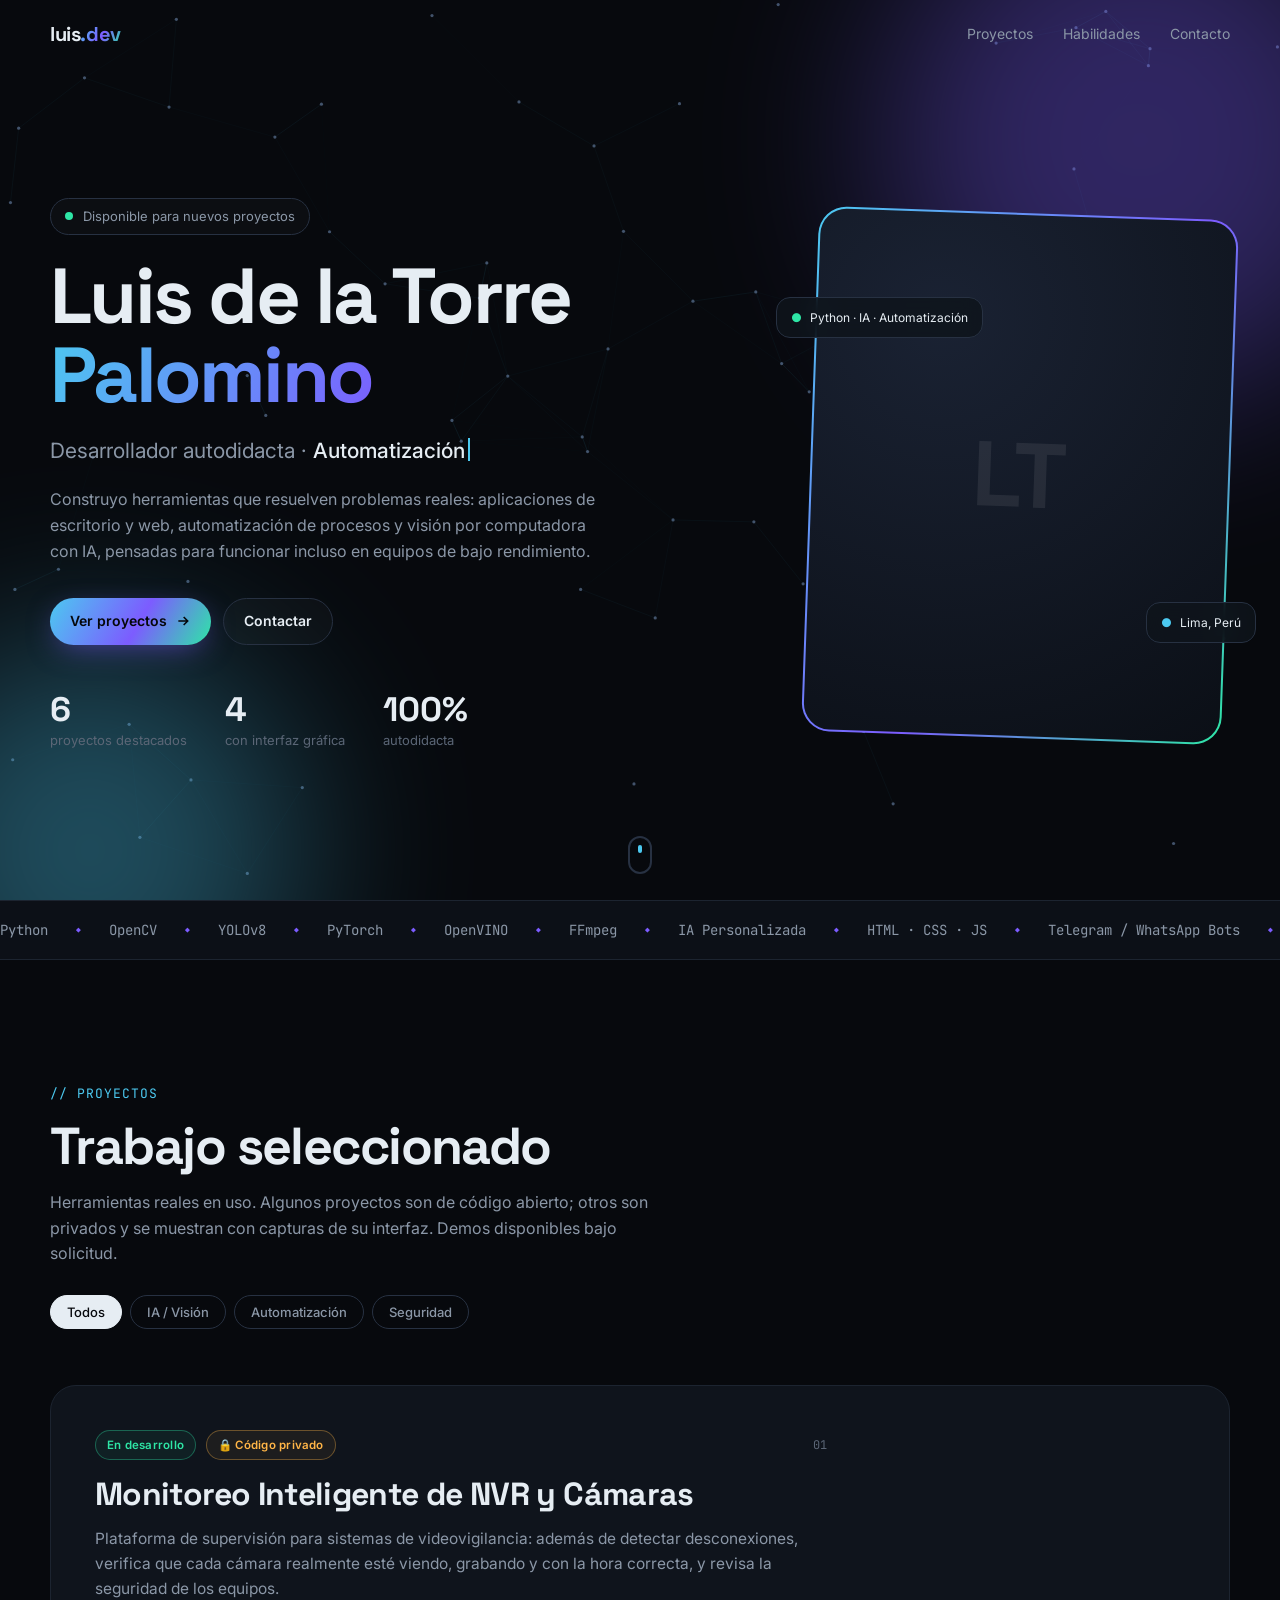
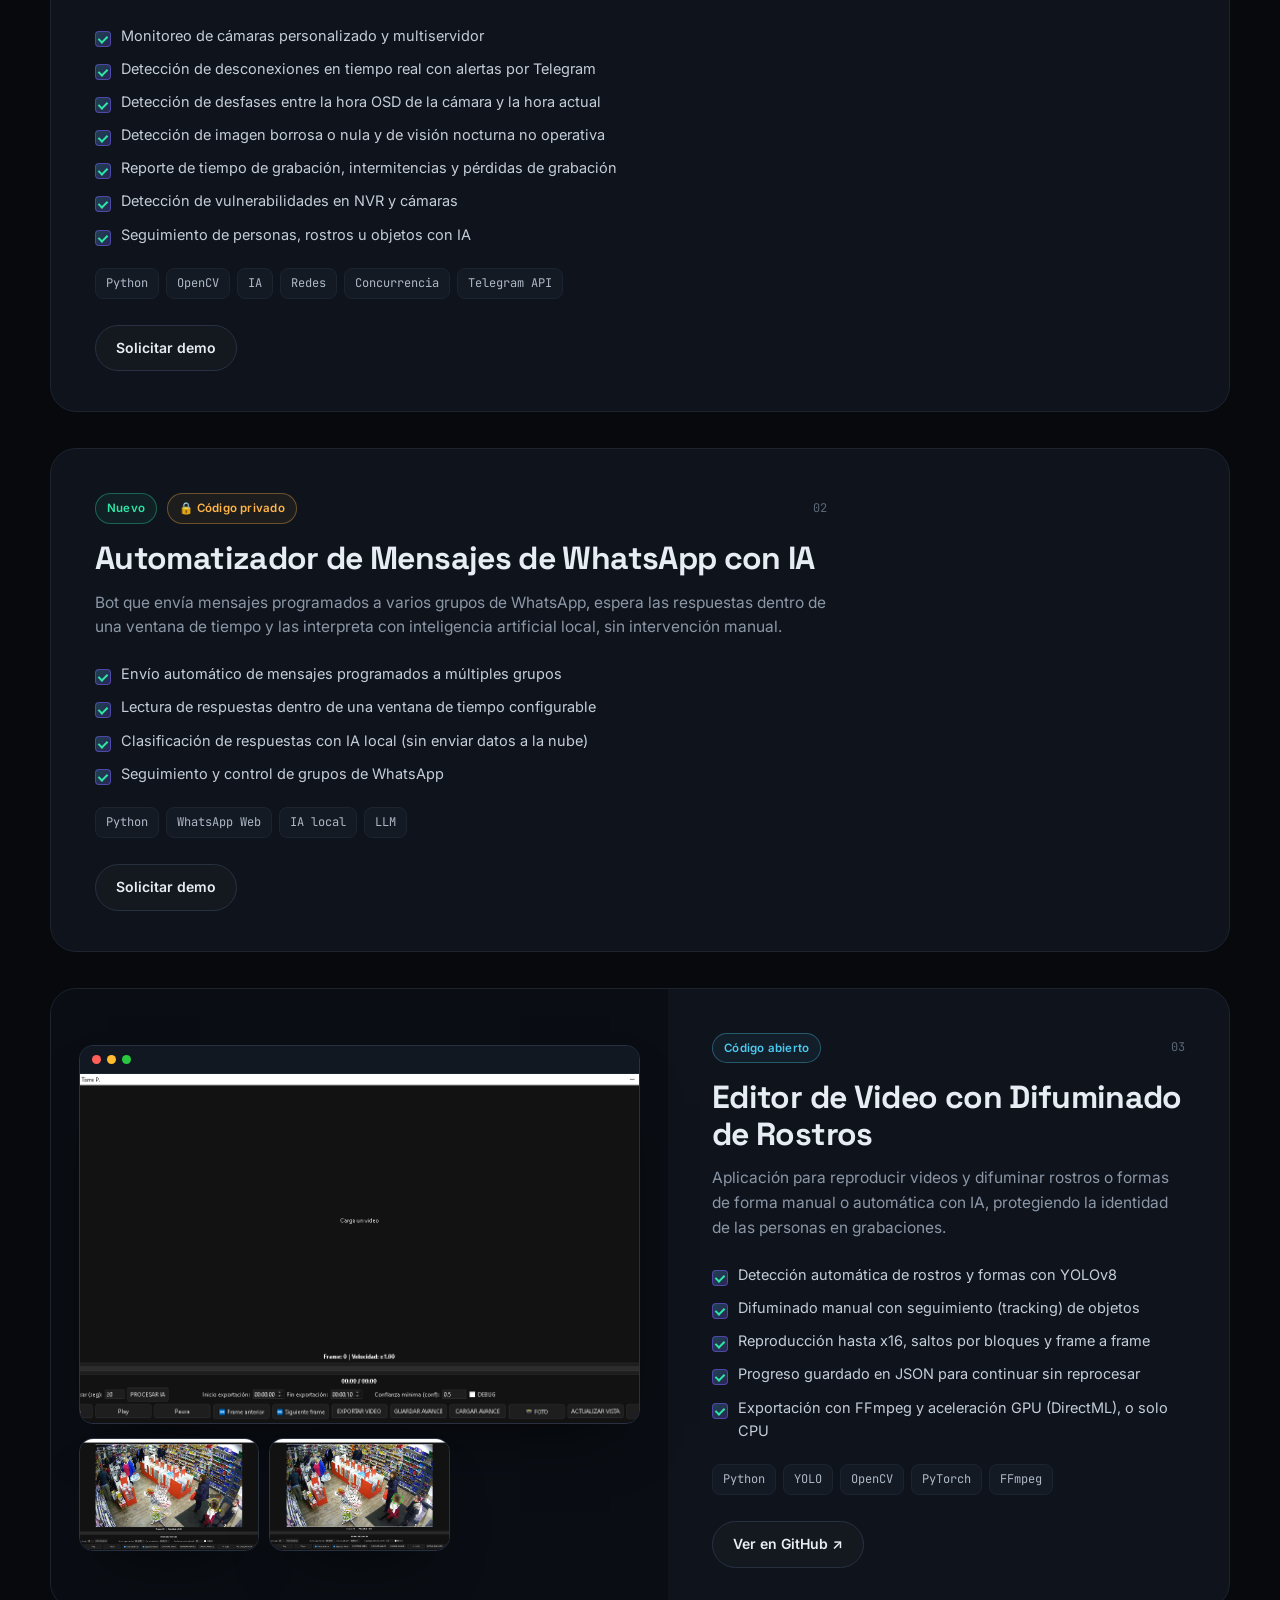
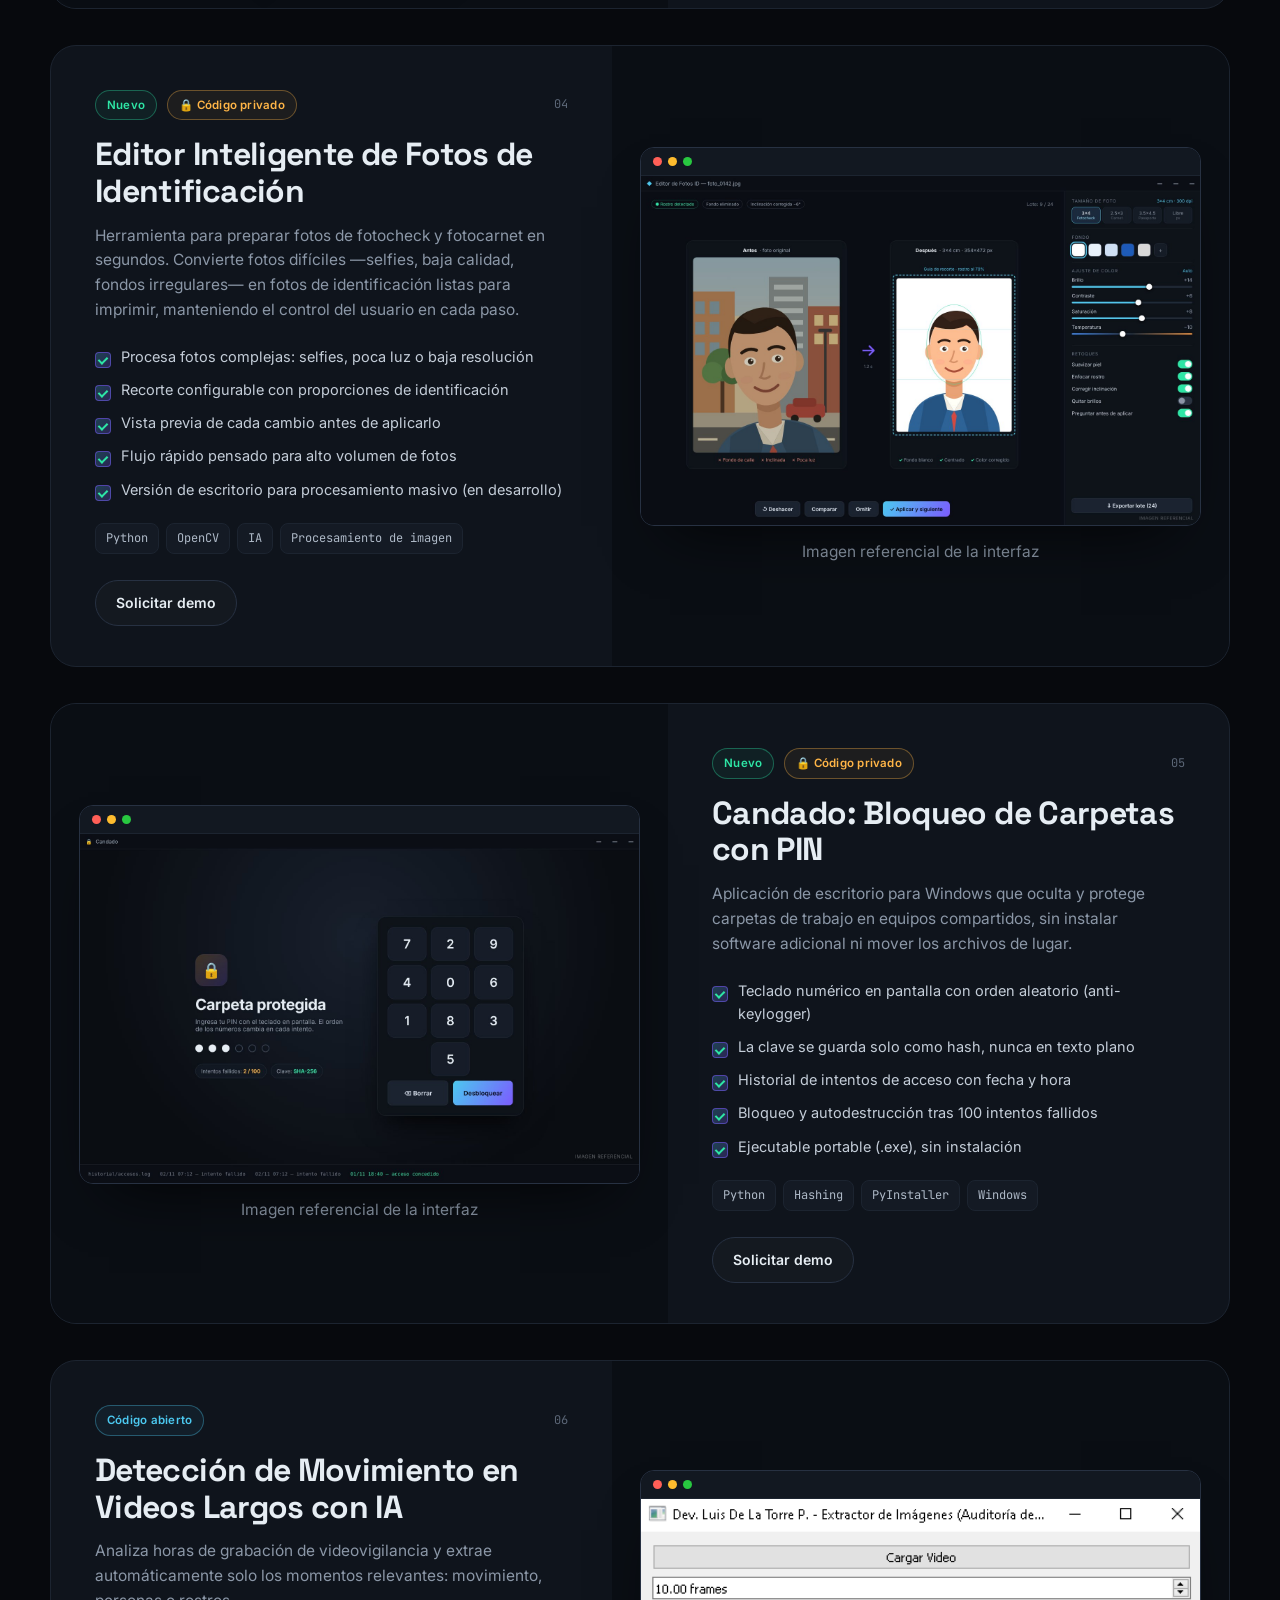
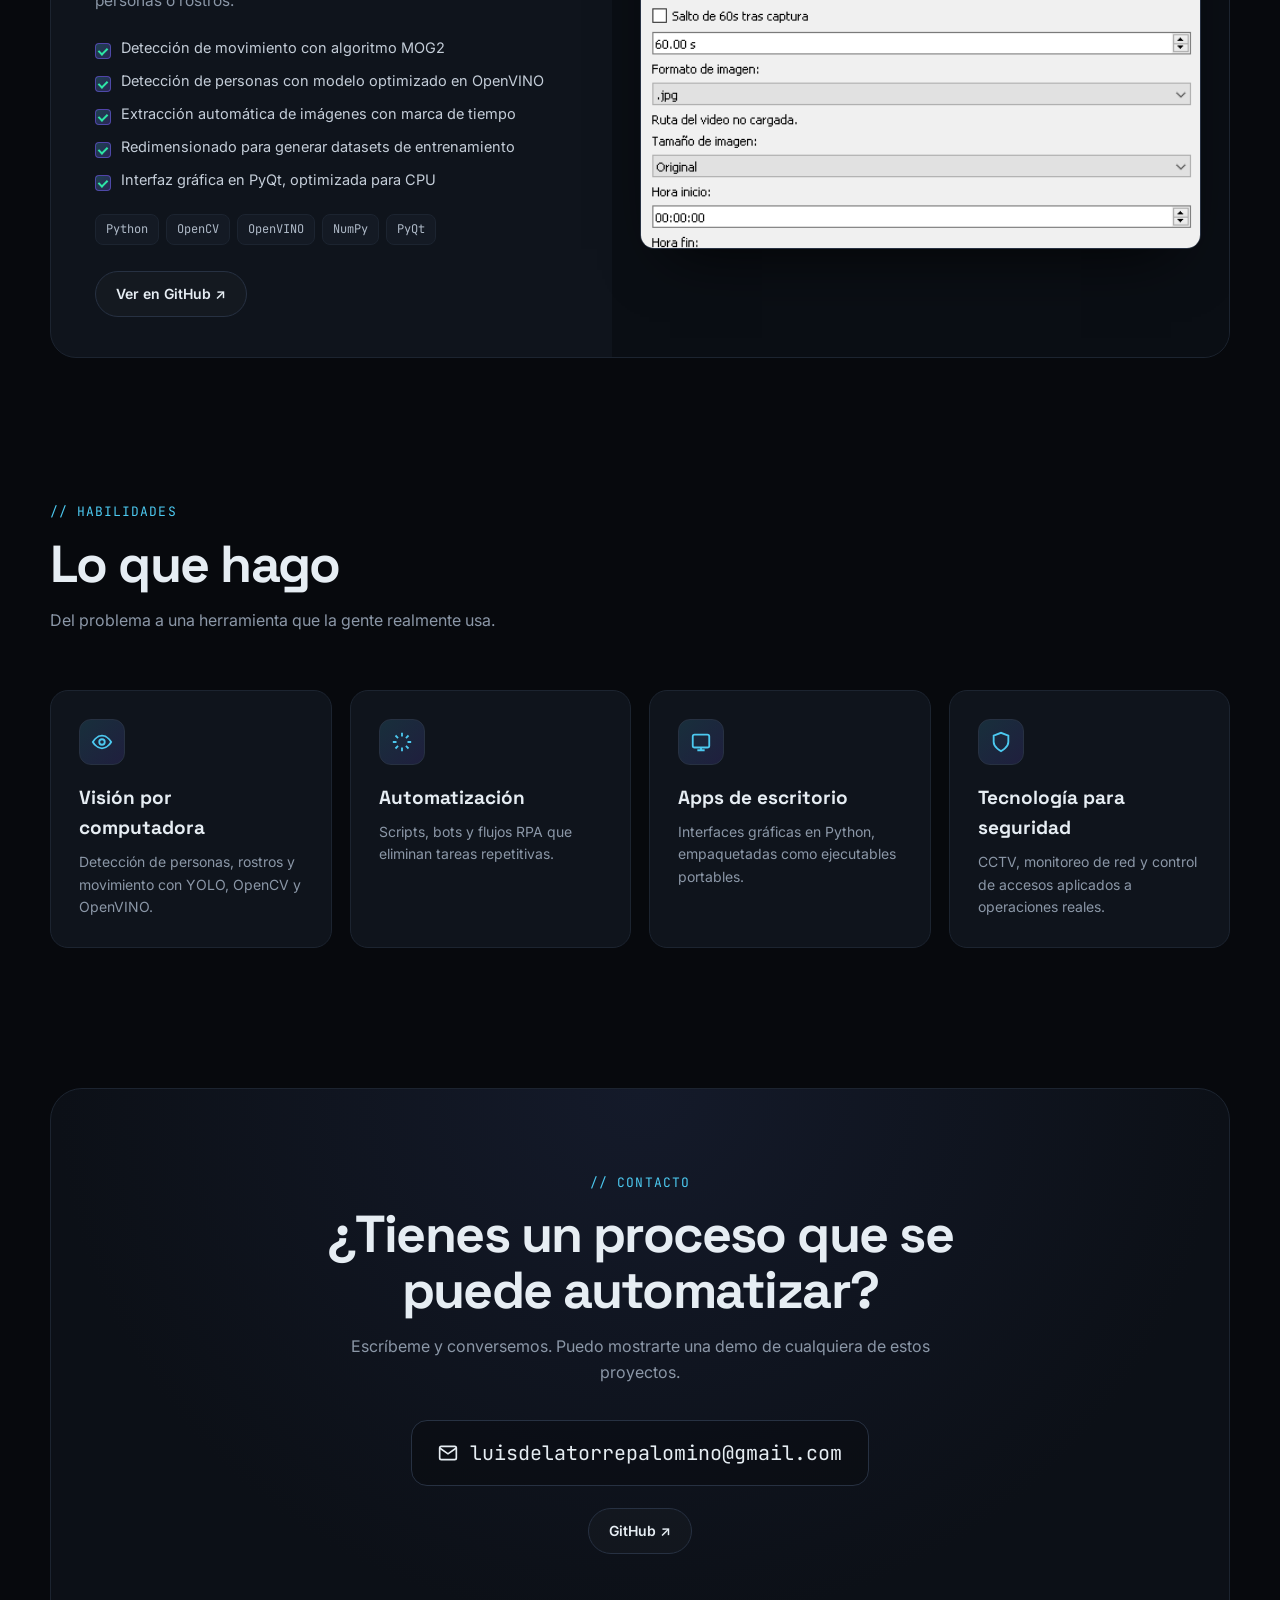
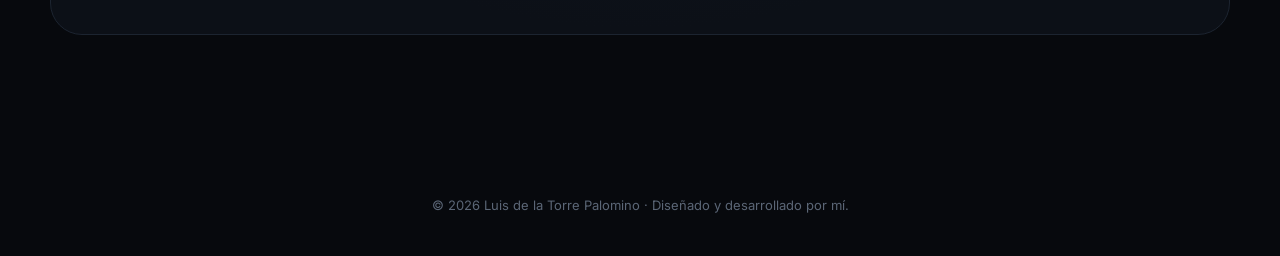
==== commit 997c2a8d: "Reordenar proyectos, ampliar monitoreo CCTV y ajustes de diseño Co-Authored-By: Claude Opus 5.5 <nor" ====
--- a/index.html
+++ b/index.html
@@ -272,7 +272,73 @@
 
     <div class="projects">
 
-      <!-- 1. EDITOR FOTOCHECK (privado) -->
+      <!-- 1. MONITOREO CCTV (privado, en desarrollo) -->
+      <article class="project rv noimg" data-cat="auto sec ia">
+        <div class="p-body">
+          <div class="p-top"><span class="badge new">En desarrollo</span><span class="badge lock">🔒 Código privado</span><span class="p-num">01</span></div>
+          <h3>Monitoreo Inteligente de NVR y Cámaras</h3>
+          <p>Plataforma de supervisión para sistemas de videovigilancia: además de detectar desconexiones, verifica que cada cámara realmente esté viendo, grabando y con la hora correcta, y revisa la seguridad de los equipos.</p>
+          <ul class="feat">
+            <li>Monitoreo de cámaras personalizado y multiservidor</li>
+            <li>Detección de desconexiones en tiempo real con alertas por Telegram</li>
+            <li>Detección de desfases entre la hora OSD de la cámara y la hora actual</li>
+            <li>Detección de imagen borrosa o nula y de visión nocturna no operativa</li>
+            <li>Reporte de tiempo de grabación, intermitencias y pérdidas de grabación</li>
+            <li>Detección de vulnerabilidades en NVR y cámaras</li>
+            <li>Seguimiento de personas, rostros u objetos con IA</li>
+          </ul>
+          <div class="stack"><span>Python</span><span>OpenCV</span><span>IA</span><span>Redes</span><span>Concurrencia</span><span>Telegram API</span></div>
+          <div class="p-actions"><a class="btn btn-ghost" href="mailto:luisdelatorrepalomino@gmail.com?subject=Demo%20Monitoreo%20CCTV">Solicitar demo</a></div>
+        </div>
+      </article>
+
+      <!-- 2. WHATSAPP BOT (privado) -->
+      <article class="project rv noimg" data-cat="auto ia">
+        <div class="p-body">
+          <div class="p-top"><span class="badge new">Nuevo</span><span class="badge lock">🔒 Código privado</span><span class="p-num">02</span></div>
+          <h3>Automatizador de Mensajes de WhatsApp con IA</h3>
+          <p>Bot que envía mensajes programados a varios grupos de WhatsApp, espera las respuestas dentro de una ventana de tiempo y las interpreta con inteligencia artificial local, sin intervención manual.</p>
+          <ul class="feat">
+            <li>Envío automático de mensajes programados a múltiples grupos</li>
+            <li>Lectura de respuestas dentro de una ventana de tiempo configurable</li>
+            <li>Clasificación de respuestas con IA local (sin enviar datos a la nube)</li>
+            <li>Seguimiento y control de grupos de WhatsApp</li>
+          </ul>
+          <div class="stack"><span>Python</span><span>WhatsApp Web</span><span>IA local</span><span>LLM</span></div>
+          <div class="p-actions"><a class="btn btn-ghost" href="mailto:luisdelatorrepalomino@gmail.com?subject=Demo%20Automatizador%20WhatsApp">Solicitar demo</a></div>
+        </div>
+      </article>
+
+      <!-- 3. VIDEOEDITOR DIFUMINADOR (open source) -->
+      <article class="project rv" data-cat="ia">
+        <div class="p-media">
+          <div class="shot" data-cap="Editor de video — interfaz">
+            <div class="bar"><i></i><i></i><i></i></div>
+            <img src="assets/images/videoeditor-difuminador/interfaz.png" alt="Interfaz del editor de video">
+            <div class="ph">Captura pendiente</div>
+          </div>
+          <div class="thumbs">
+            <div class="shot" data-cap="Difuminado automático con IA"><img src="assets/images/videoeditor-difuminador/demo1.png" alt="Demo 1"><div class="ph"></div></div>
+            <div class="shot" data-cap="Difuminado con seguimiento"><img src="assets/images/videoeditor-difuminador/demo2.png" alt="Demo 2"><div class="ph"></div></div>
+          </div>
+        </div>
+        <div class="p-body">
+          <div class="p-top"><span class="badge open">Código abierto</span><span class="p-num">03</span></div>
+          <h3>Editor de Video con Difuminado de Rostros</h3>
+          <p>Aplicación para reproducir videos y difuminar rostros o formas de forma manual o automática con IA, protegiendo la identidad de las personas en grabaciones.</p>
+          <ul class="feat">
+            <li>Detección automática de rostros y formas con YOLOv8</li>
+            <li>Difuminado manual con seguimiento (tracking) de objetos</li>
+            <li>Reproducción hasta x16, saltos por bloques y frame a frame</li>
+            <li>Progreso guardado en JSON para continuar sin reprocesar</li>
+            <li>Exportación con FFmpeg y aceleración GPU (DirectML), o solo CPU</li>
+          </ul>
+          <div class="stack"><span>Python</span><span>YOLO</span><span>OpenCV</span><span>PyTorch</span><span>FFmpeg</span></div>
+          <div class="p-actions"><a class="btn btn-ghost" target="_blank" href="https://github.com/luisdl-dev/videoeditor-difuminador">Ver en GitHub ↗</a></div>
+        </div>
+      </article>
+
+      <!-- 4. EDITOR FOTOCHECK (privado) -->
       <article class="project rv" data-cat="ia auto">
         <div class="p-media">
           <div class="shot" data-cap="Editor de fotos de identificación — interfaz principal">
@@ -283,7 +349,7 @@
           <p class="ref">Imagen referencial de la interfaz</p>
         </div>
         <div class="p-body">
-          <div class="p-top"><span class="badge new">Nuevo</span><span class="badge lock">🔒 Código privado</span><span class="p-num">01</span></div>
+          <div class="p-top"><span class="badge new">Nuevo</span><span class="badge lock">🔒 Código privado</span><span class="p-num">04</span></div>
           <h3>Editor Inteligente de Fotos de Identificación</h3>
           <p>Herramienta para preparar fotos de fotocheck y fotocarnet en segundos. Convierte fotos difíciles —selfies, baja calidad, fondos irregulares— en fotos de identificación listas para imprimir, manteniendo el control del usuario en cada paso.</p>
           <ul class="feat">
@@ -298,36 +364,7 @@
         </div>
       </article>
 
-      <!-- 2. VIDEOEDITOR DIFUMINADOR (open source) -->
-      <article class="project rv" data-cat="ia">
-        <div class="p-media">
-          <div class="shot" data-cap="Editor de video — interfaz">
-            <div class="bar"><i></i><i></i><i></i></div>
-            <img src="assets/images/videoeditor-difuminador/interfaz.png" alt="Interfaz del editor de video">
-            <div class="ph">Captura pendiente</div>
-          </div>
-          <div class="thumbs">
-            <div class="shot" data-cap="Difuminado automático con IA"><img src="assets/images/videoeditor-difuminador/demo1.png" alt="Demo 1"><div class="ph"></div></div>
-            <div class="shot" data-cap="Difuminado con seguimiento"><img src="assets/images/videoeditor-difuminador/demo2.png" alt="Demo 2"><div class="ph"></div></div>
-          </div>
-        </div>
-        <div class="p-body">
-          <div class="p-top"><span class="badge open">Código abierto</span><span class="p-num">02</span></div>
-          <h3>Editor de Video con Difuminado de Rostros</h3>
-          <p>Aplicación para reproducir videos y difuminar rostros o formas de forma manual o automática con IA, protegiendo la identidad de las personas en grabaciones.</p>
-          <ul class="feat">
-            <li>Detección automática de rostros y formas con YOLOv8</li>
-            <li>Difuminado manual con seguimiento (tracking) de objetos</li>
-            <li>Reproducción hasta x16, saltos por bloques y frame a frame</li>
-            <li>Progreso guardado en JSON para continuar sin reprocesar</li>
-            <li>Exportación con FFmpeg y aceleración GPU (DirectML), o solo CPU</li>
-          </ul>
-          <div class="stack"><span>Python</span><span>YOLO</span><span>OpenCV</span><span>PyTorch</span><span>FFmpeg</span></div>
-          <div class="p-actions"><a class="btn btn-ghost" target="_blank" href="https://github.com/luisdl-dev/videoeditor-difuminador">Ver en GitHub ↗</a></div>
-        </div>
-      </article>
-
-      <!-- 3. CANDADO (privado) -->
+      <!-- 5. CANDADO (privado) -->
       <article class="project rv" data-cat="sec">
         <div class="p-media">
           <div class="shot" data-cap="Candado — teclado numérico aleatorio">
@@ -338,7 +375,7 @@
           <p class="ref">Imagen referencial de la interfaz</p>
         </div>
         <div class="p-body">
-          <div class="p-top"><span class="badge new">Nuevo</span><span class="badge lock">🔒 Código privado</span><span class="p-num">03</span></div>
+          <div class="p-top"><span class="badge new">Nuevo</span><span class="badge lock">🔒 Código privado</span><span class="p-num">05</span></div>
           <h3>Candado: Bloqueo de Carpetas con PIN</h3>
           <p>Aplicación de escritorio para Windows que oculta y protege carpetas de trabajo en equipos compartidos, sin instalar software adicional ni mover los archivos de lugar.</p>
           <ul class="feat">
@@ -353,7 +390,7 @@
         </div>
       </article>
 
-      <!-- 4. DETECCIÓN DE MOVIMIENTO (open source) -->
+      <!-- 6. DETECCIÓN DE MOVIMIENTO (open source) -->
       <article class="project rv" data-cat="ia sec">
         <div class="p-media">
           <div class="shot" data-cap="Detección de movimiento — interfaz">
@@ -363,7 +400,7 @@
           </div>
         </div>
         <div class="p-body">
-          <div class="p-top"><span class="badge open">Código abierto</span><span class="p-num">04</span></div>
+          <div class="p-top"><span class="badge open">Código abierto</span><span class="p-num">06</span></div>
           <h3>Detección de Movimiento en Videos Largos con IA</h3>
           <p>Analiza horas de grabación de videovigilancia y extrae automáticamente solo los momentos relevantes: movimiento, personas o rostros.</p>
           <ul class="feat">
@@ -375,47 +412,6 @@
           </ul>
           <div class="stack"><span>Python</span><span>OpenCV</span><span>OpenVINO</span><span>NumPy</span><span>PyQt</span></div>
           <div class="p-actions"><a class="btn btn-ghost" target="_blank" href="https://github.com/luisdl-dev/video-mov-deteccion">Ver en GitHub ↗</a></div>
-        </div>
-      </article>
-
-      <!-- 5. WHATSAPP BOT (privado) -->
-      <article class="project rv noimg" data-cat="auto ia">
-        <div class="p-body">
-          <div class="p-top"><span class="badge new">Nuevo</span><span class="badge lock">🔒 Código privado</span><span class="p-num">05</span></div>
-          <h3>Automatizador de Mensajes de WhatsApp con IA</h3>
-          <p>Bot que envía mensajes programados a varios grupos de WhatsApp, espera las respuestas dentro de una ventana de tiempo y las interpreta con inteligencia artificial local, sin intervención manual.</p>
-          <ul class="feat">
-            <li>Envío automático de mensajes programados a múltiples grupos</li>
-            <li>Lectura de respuestas dentro de una ventana de tiempo configurable</li>
-            <li>Clasificación de respuestas con IA local (sin enviar datos a la nube)</li>
-            <li>Seguimiento y control de grupos de WhatsApp</li>
-          </ul>
-          <div class="stack"><span>Python</span><span>WhatsApp Web</span><span>IA local</span><span>LLM</span></div>
-          <div class="p-actions"><a class="btn btn-ghost" href="mailto:luisdelatorrepalomino@gmail.com?subject=Demo%20Automatizador%20WhatsApp">Solicitar demo</a></div>
-        </div>
-      </article>
-
-      <!-- 6. MONITOREO NVR (open source) -->
-      <article class="project rv" data-cat="auto sec">
-        <div class="p-media">
-          <div class="shot" data-cap="Alerta de desconexión en Telegram">
-            <div class="bar"><i></i><i></i><i></i></div>
-            <img src="assets/images/monitoreo-camaras/alerta.jpg" alt="Alerta de Telegram">
-            <div class="ph">Captura pendiente<b>assets/images/monitoreo-camaras/alerta.jpg</b></div>
-          </div>
-          <p class="ref">Imagen referencial de la interfaz</p>
-        </div>
-        <div class="p-body">
-          <div class="p-top"><span class="badge open">Código abierto</span><span class="p-num">06</span></div>
-          <h3>Monitoreo de Desconexiones de NVR y Cámaras</h3>
-          <p>Supervisa múltiples rangos de IP en la red local —NVRs y cámaras de videovigilancia— y avisa por Telegram cuando un equipo permanece caído más del tiempo configurado.</p>
-          <ul class="feat">
-            <li>Monitoreo concurrente de decenas de dispositivos</li>
-            <li>Detección de fallas de conectividad en tiempo real</li>
-            <li>Alertas automáticas por Telegram con umbral configurable</li>
-          </ul>
-          <div class="stack"><span>Python</span><span>Redes</span><span>Concurrencia</span><span>Telegram API</span></div>
-          <div class="p-actions"><a class="btn btn-ghost" target="_blank" href="https://github.com/luisdl-dev/seguimiento-desconexion-camaras-ip">Ver en GitHub ↗</a></div>
         </div>
       </article>
 
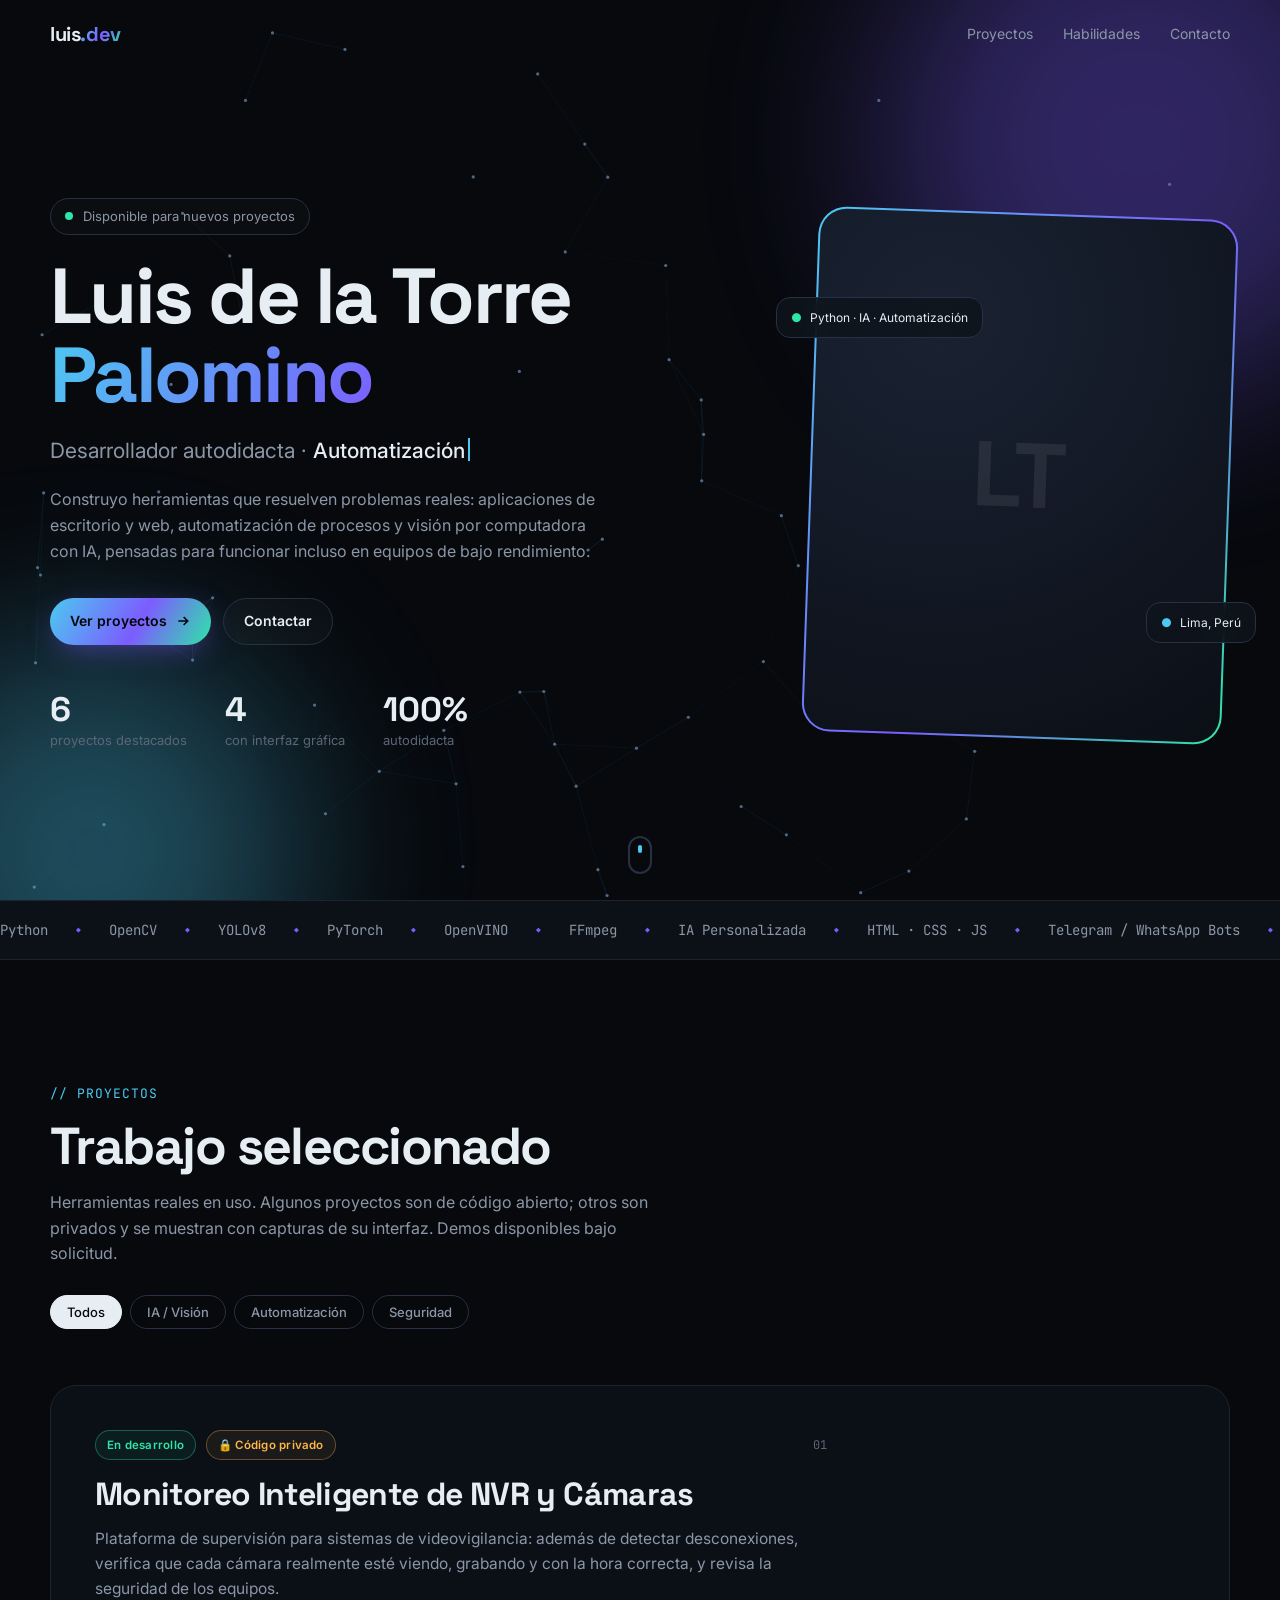
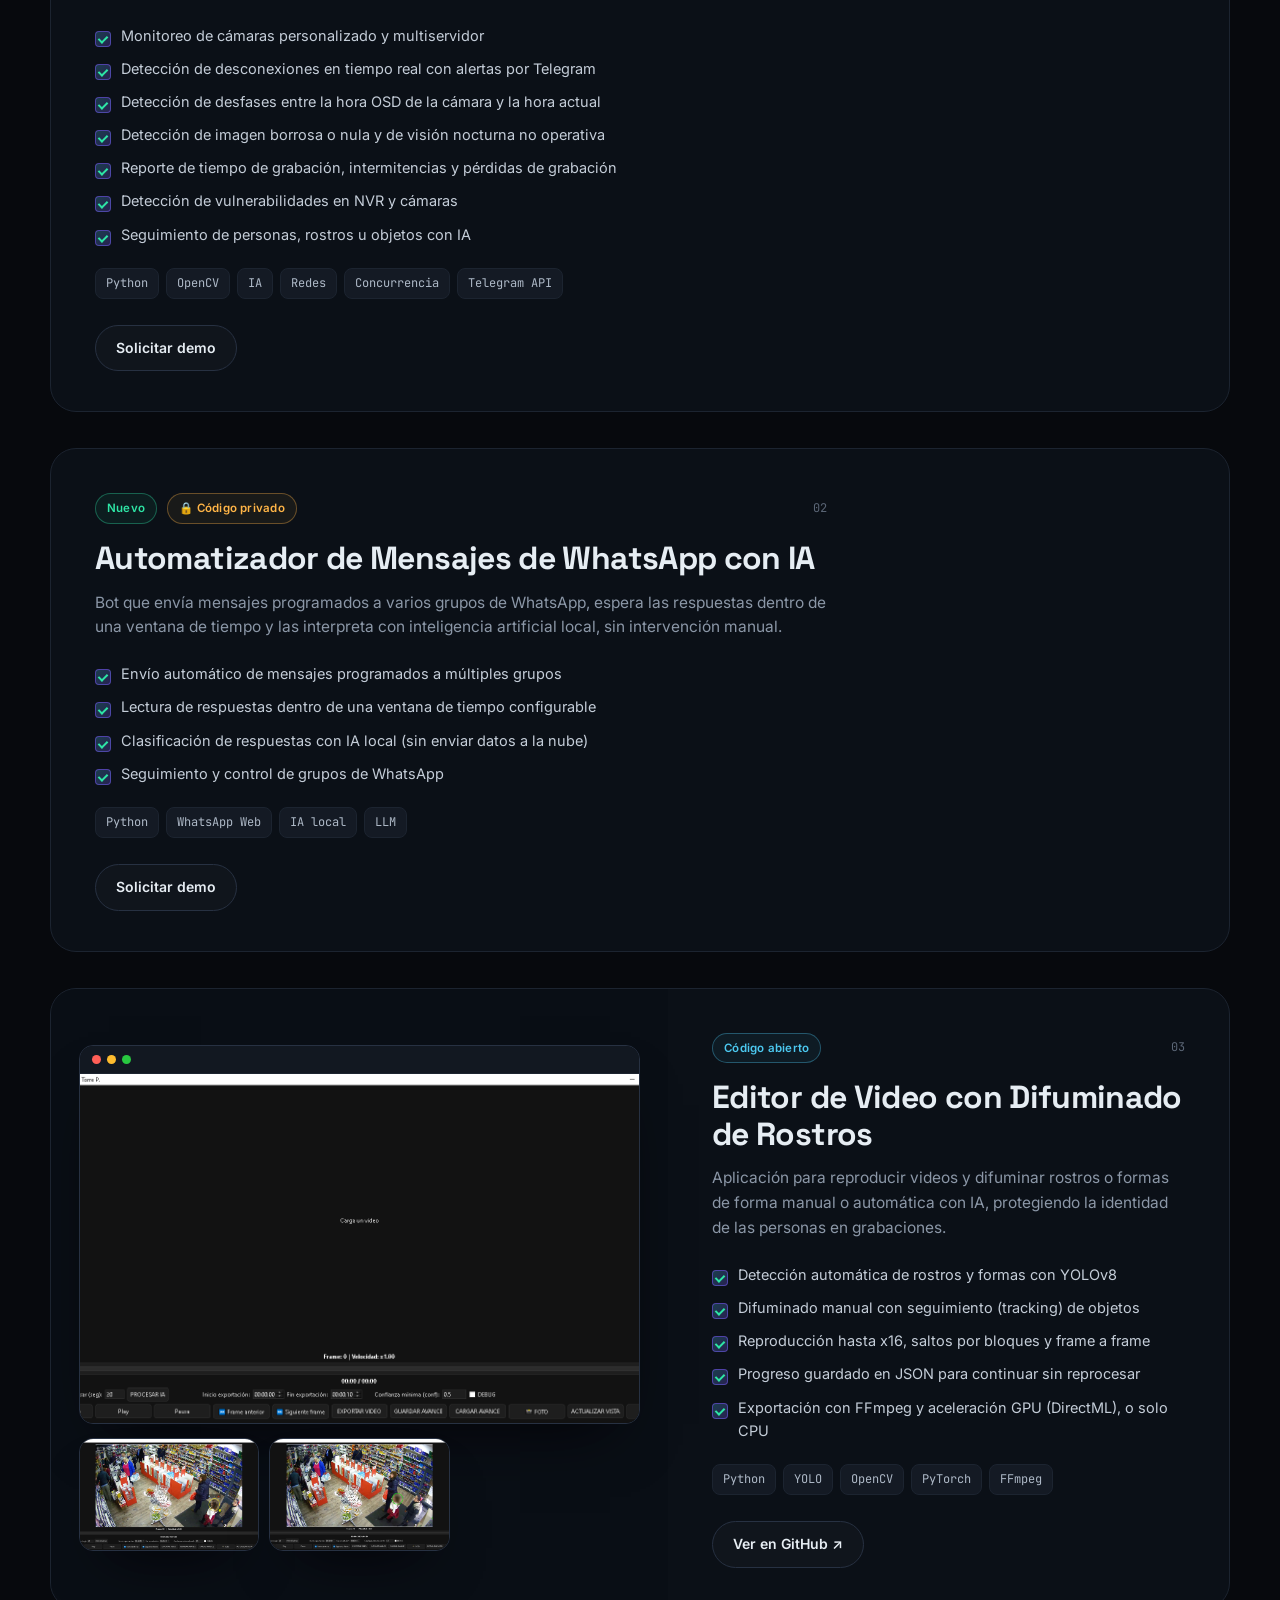
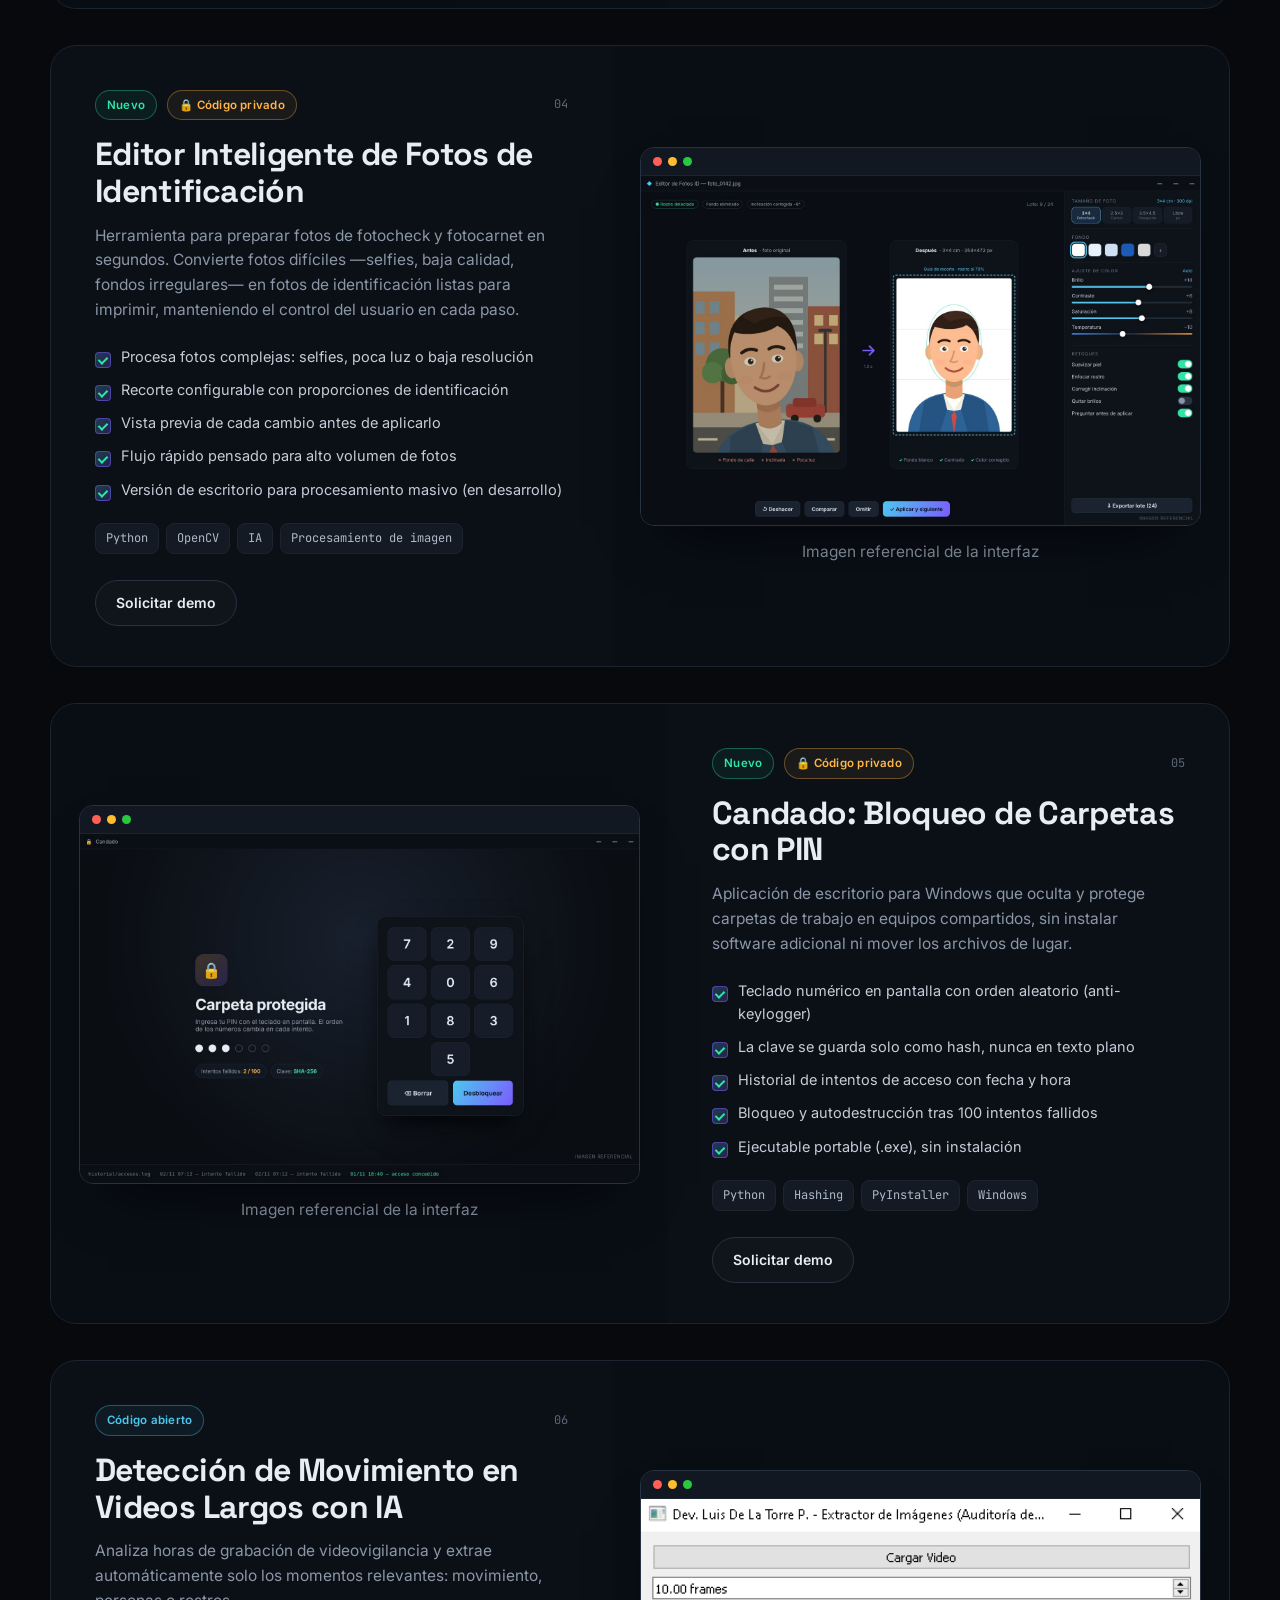
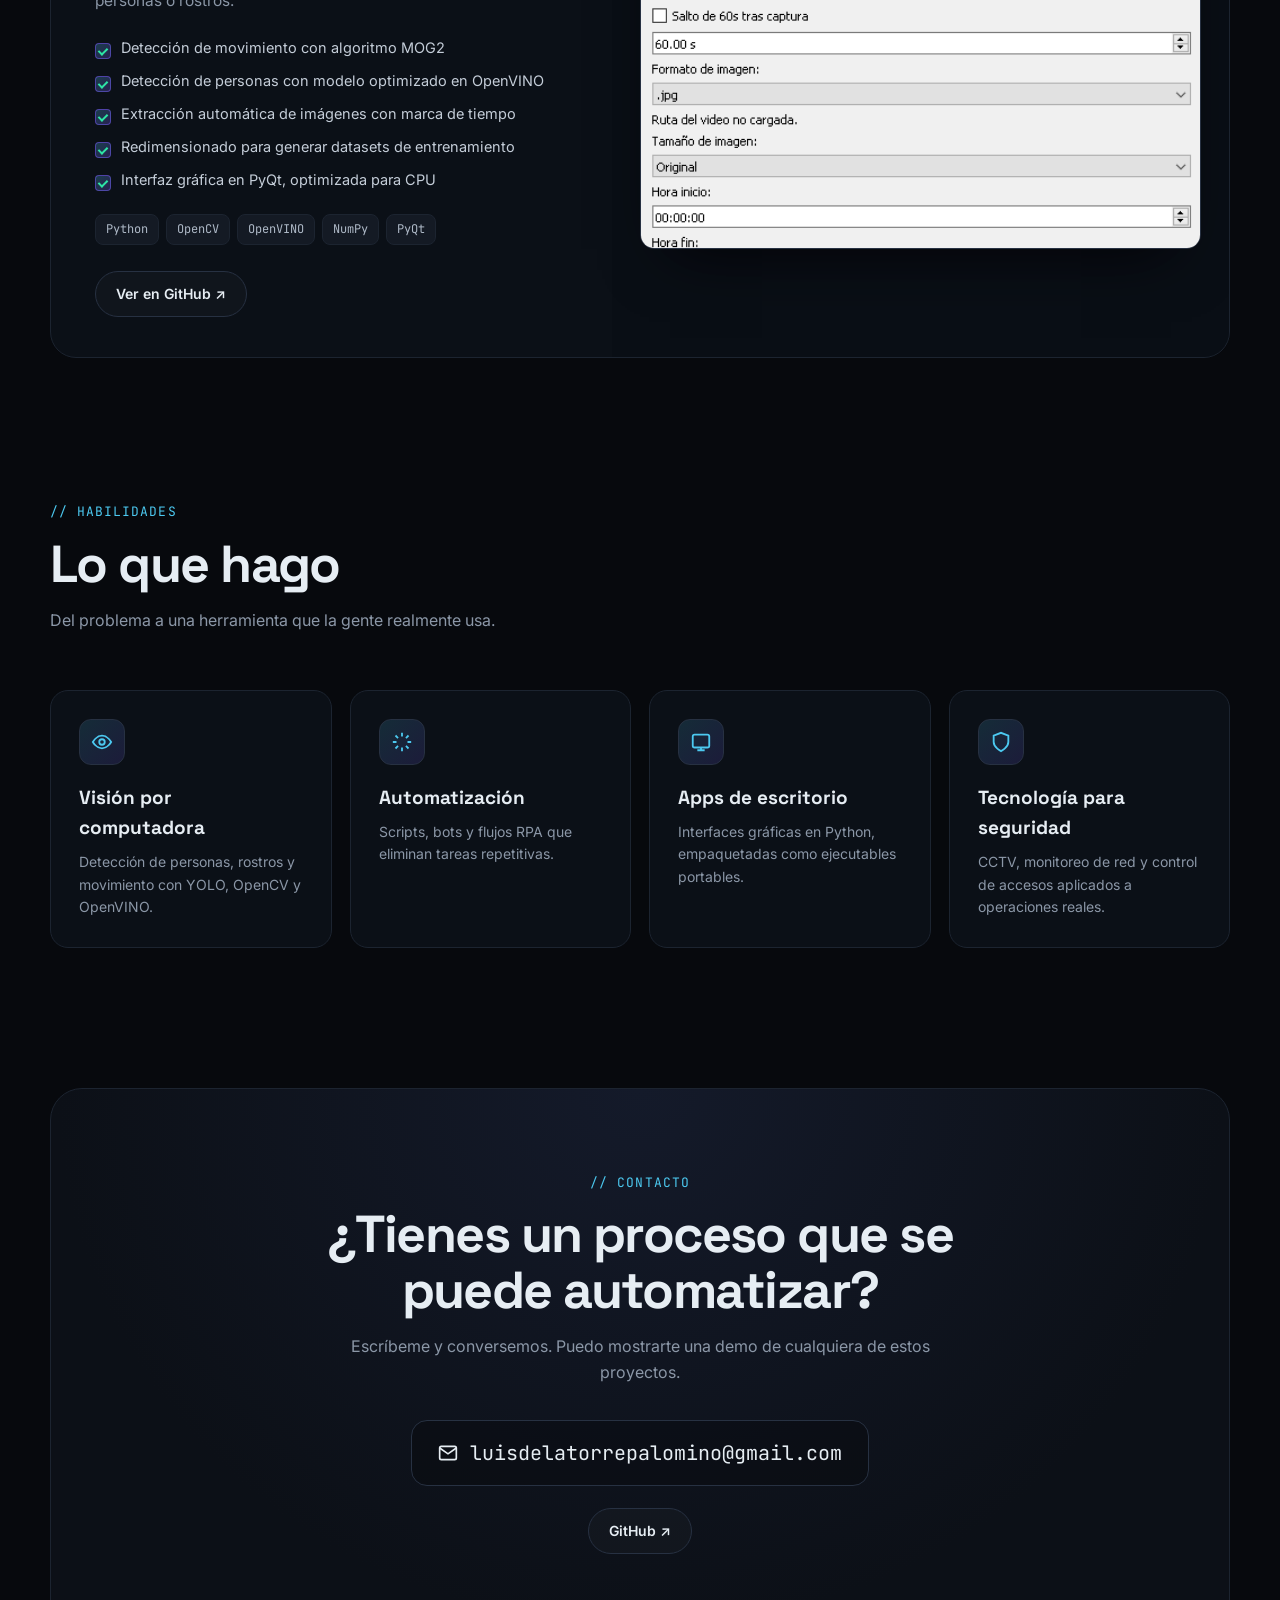
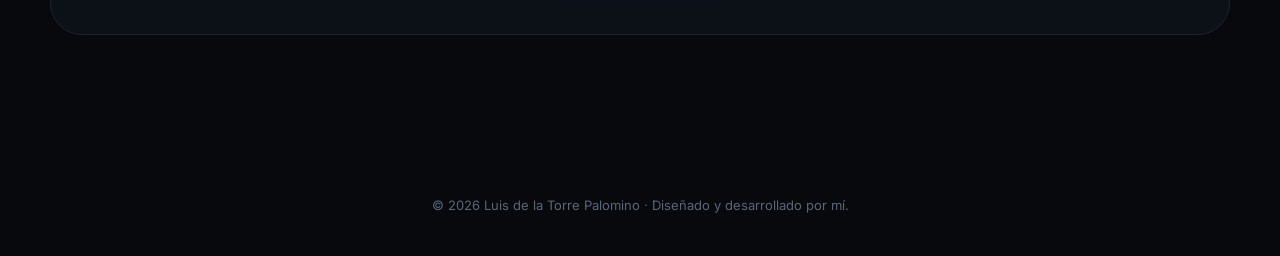
==== commit 1cbeb958: "Red de nodos de fondo en toda la página y tarjetas translúcidas Co-Authored-By: Claude Opus 5.5 <nor" ====
--- a/index.html
+++ b/index.html
@@ -10,7 +10,7 @@
 <link href="https://fonts.googleapis.com/css2?family=Space+Grotesk:wght@400;500;600;700&family=Inter:wght@400;500;600&family=JetBrains+Mono:wght@400;500&display=swap" rel="stylesheet">
 <style>
 :root{
-  --bg:#07090d; --bg2:#0c1017; --card:#0f141c; --line:#1c2430; --line2:#273142;
+  --bg:#07090d; --bg2:#0c1017; --card:rgba(15,20,28,.72); --line:#1c2430; --line2:#273142;
   --text:#e6edf3; --muted:#8b97a7; --dim:#5b6676;
   --a1:#4cc9f0; --a2:#7c5cff; --a3:#2ee6a6; --warn:#ffb547;
   --grad:linear-gradient(120deg,var(--a1),var(--a2) 55%,var(--a3));
@@ -43,7 +43,9 @@
 
 /* ---------- HERO ---------- */
 .hero{position:relative;min-height:100vh;display:flex;align-items:center;padding:110px 0 60px;overflow:hidden}
-#net{position:absolute;inset:0;width:100%;height:100%;opacity:.55}
+#net{position:fixed;inset:0;width:100vw;height:100vh;opacity:.7;z-index:0;pointer-events:none}
+header,section,.marquee,footer{position:relative;z-index:1}
+.marquee{background:rgba(12,16,23,.85)}
 .blob{position:absolute;border-radius:50%;filter:blur(90px);opacity:.35;animation:float 16s ease-in-out infinite}
 .blob.b1{width:520px;height:520px;background:var(--a2);top:-120px;right:-120px}
 .blob.b2{width:420px;height:420px;background:var(--a1);bottom:-160px;left:-120px;animation-delay:-6s}
@@ -101,7 +103,7 @@
 
 /* ---------- PROJECTS ---------- */
 .projects{display:flex;flex-direction:column;gap:36px}
-.project{position:relative;display:grid;grid-template-columns:1.1fr 1fr;gap:0;background:var(--card);border:1px solid var(--line);border-radius:26px;overflow:hidden;transition:border-color .3s,transform .3s}
+.project{position:relative;backdrop-filter:blur(2px);-webkit-backdrop-filter:blur(2px);display:grid;grid-template-columns:1.1fr 1fr;gap:0;background:var(--card);border:1px solid var(--line);border-radius:26px;overflow:hidden;transition:border-color .3s,transform .3s}
 .project:nth-child(even){grid-template-columns:1fr 1.1fr}
 .project:nth-child(even) .p-media{order:2}
 .project::before{content:"";position:absolute;inset:0;background:radial-gradient(600px circle at var(--mx,50%) var(--my,50%),rgba(124,92,255,.10),transparent 40%);opacity:0;transition:opacity .3s;pointer-events:none}
@@ -110,7 +112,7 @@
 .project.hide{display:none}
 .project.noimg,.project.noimg:nth-child(even){grid-template-columns:1fr}
 .project.noimg .p-body{max-width:820px}
-.p-media{position:relative;background:#0a0e14;padding:28px;display:flex;flex-direction:column;gap:14px;justify-content:center}
+.p-media{position:relative;background:rgba(10,14,20,.55);padding:28px;display:flex;flex-direction:column;gap:14px;justify-content:center}
 .shot{position:relative;border-radius:14px;overflow:hidden;border:1px solid var(--line2);background:#0b0f15;cursor:zoom-in;box-shadow:0 30px 60px -30px rgba(0,0,0,.8)}
 .shot .bar{display:flex;gap:6px;padding:9px 12px;background:#121821;border-bottom:1px solid var(--line)}
 .shot .bar i{width:9px;height:9px;border-radius:50%;background:#2a3342}
@@ -201,6 +203,7 @@
 </head>
 <body>
 
+<canvas id="net"></canvas>
 <nav id="nav">
   <div class="wrap">
     <a href="#top" class="logo">luis<span>.dev</span></a>
@@ -214,7 +217,6 @@
 
 <!-- ================= HERO ================= -->
 <header class="hero" id="top">
-  <canvas id="net"></canvas>
   <div class="blob b1"></div><div class="blob b2"></div>
   <div class="wrap hero-grid">
     <div>
@@ -517,7 +519,7 @@
 function size(){W=c.width=c.offsetWidth*devicePixelRatio;H=c.height=c.offsetHeight*devicePixelRatio;
   P=Array.from({length:N()},()=>({x:Math.random()*W,y:Math.random()*H,vx:(Math.random()-.5)*.35*devicePixelRatio,vy:(Math.random()-.5)*.35*devicePixelRatio}))}
 size();addEventListener('resize',size);
-const m={x:-1e4,y:-1e4};c.parentElement.addEventListener('mousemove',e=>{const r=c.getBoundingClientRect();m.x=(e.clientX-r.left)*devicePixelRatio;m.y=(e.clientY-r.top)*devicePixelRatio});
+const m={x:-1e4,y:-1e4};addEventListener('mousemove',e=>{m.x=e.clientX*devicePixelRatio;m.y=e.clientY*devicePixelRatio},{passive:true});document.addEventListener('mouseleave',()=>{m.x=m.y=-1e4});
 const D=140*devicePixelRatio;
 (function f(){x.clearRect(0,0,W,H);
   for(const p of P){p.x+=p.vx;p.y+=p.vy;if(p.x<0||p.x>W)p.vx*=-1;if(p.y<0||p.y>H)p.vy*=-1}
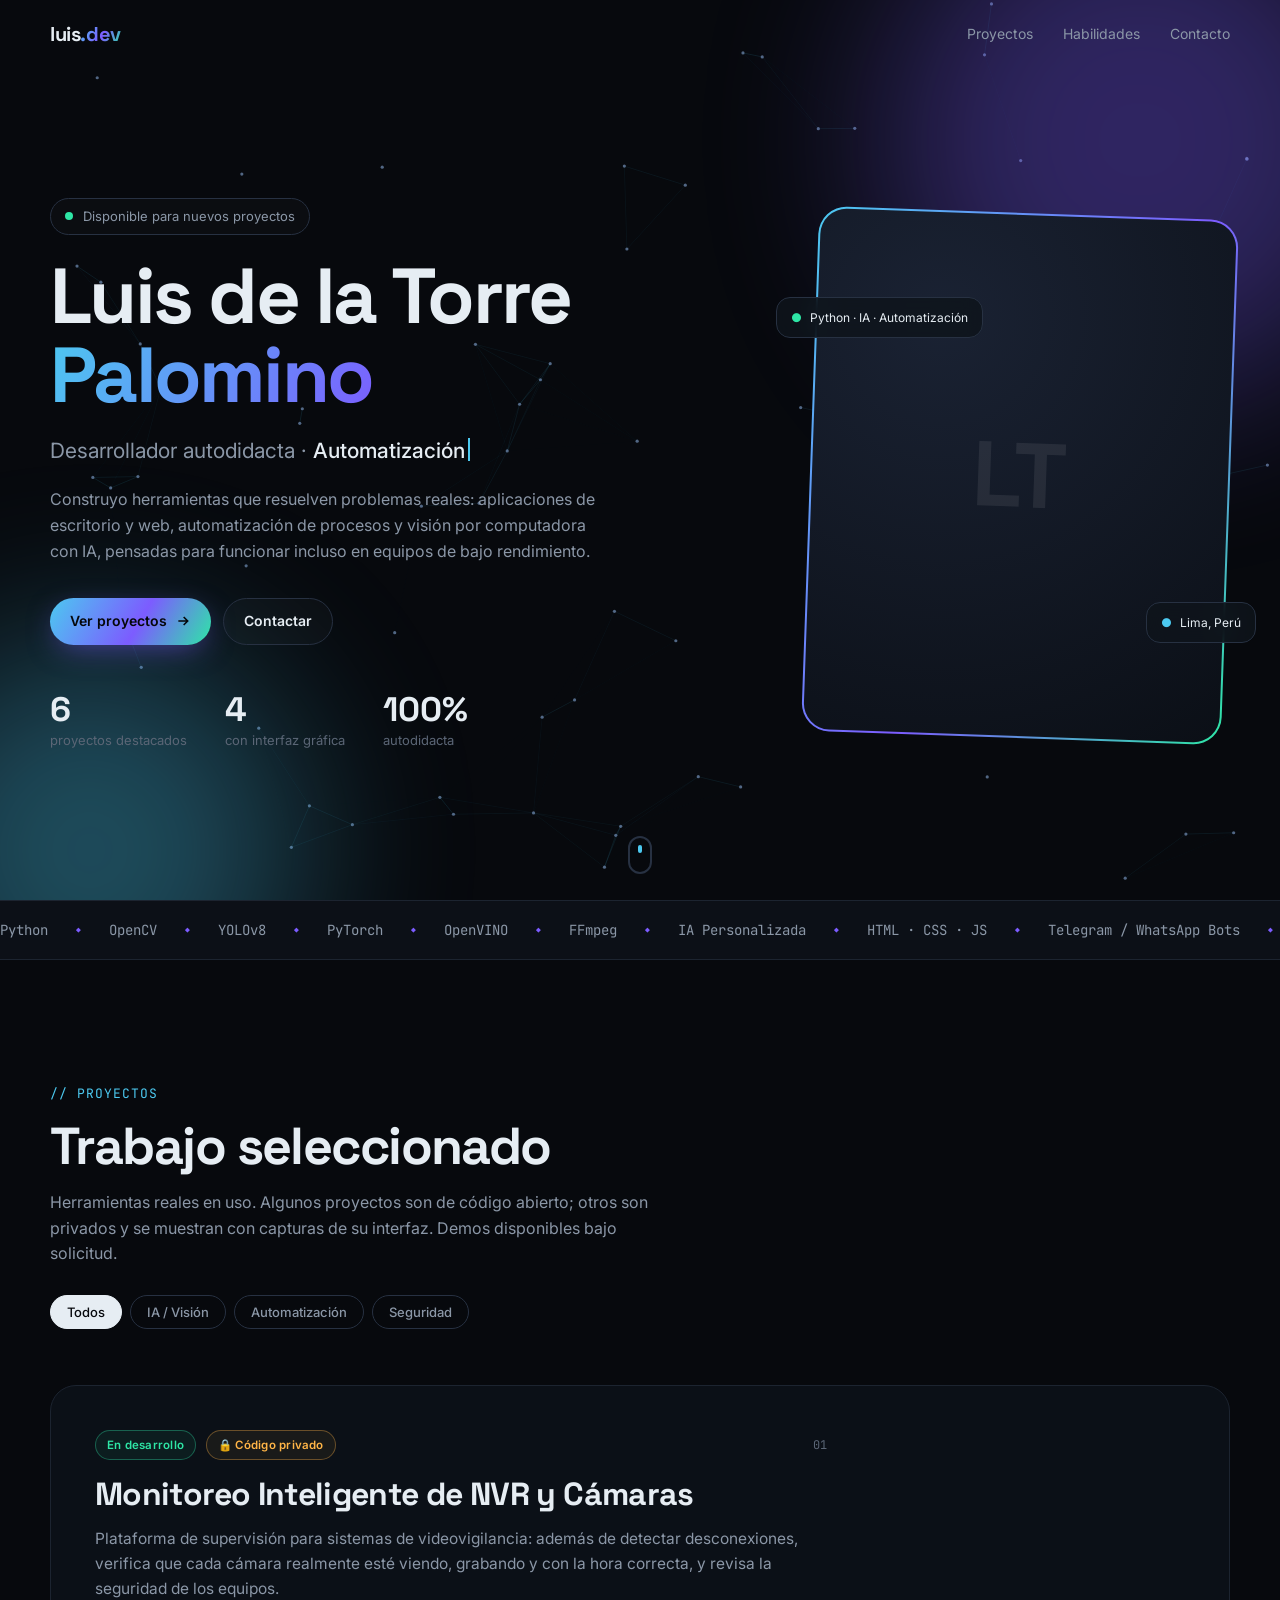
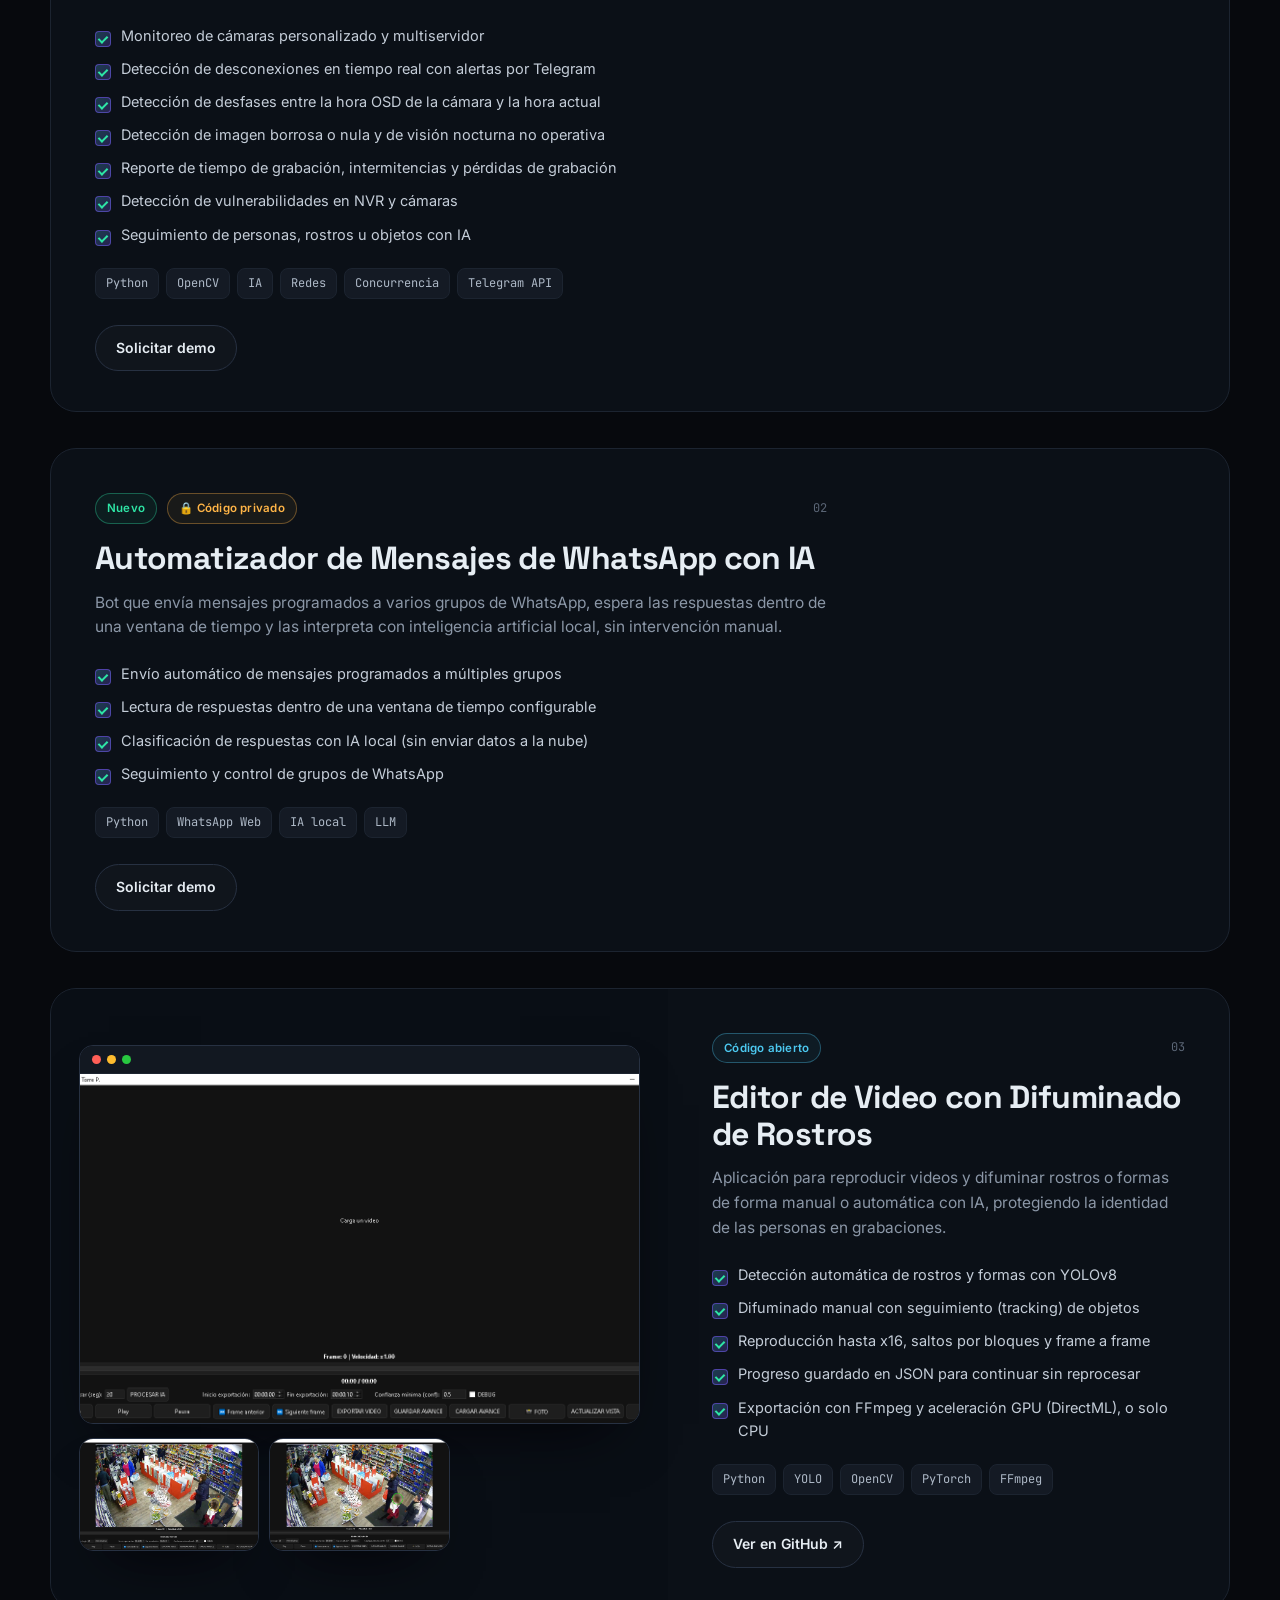
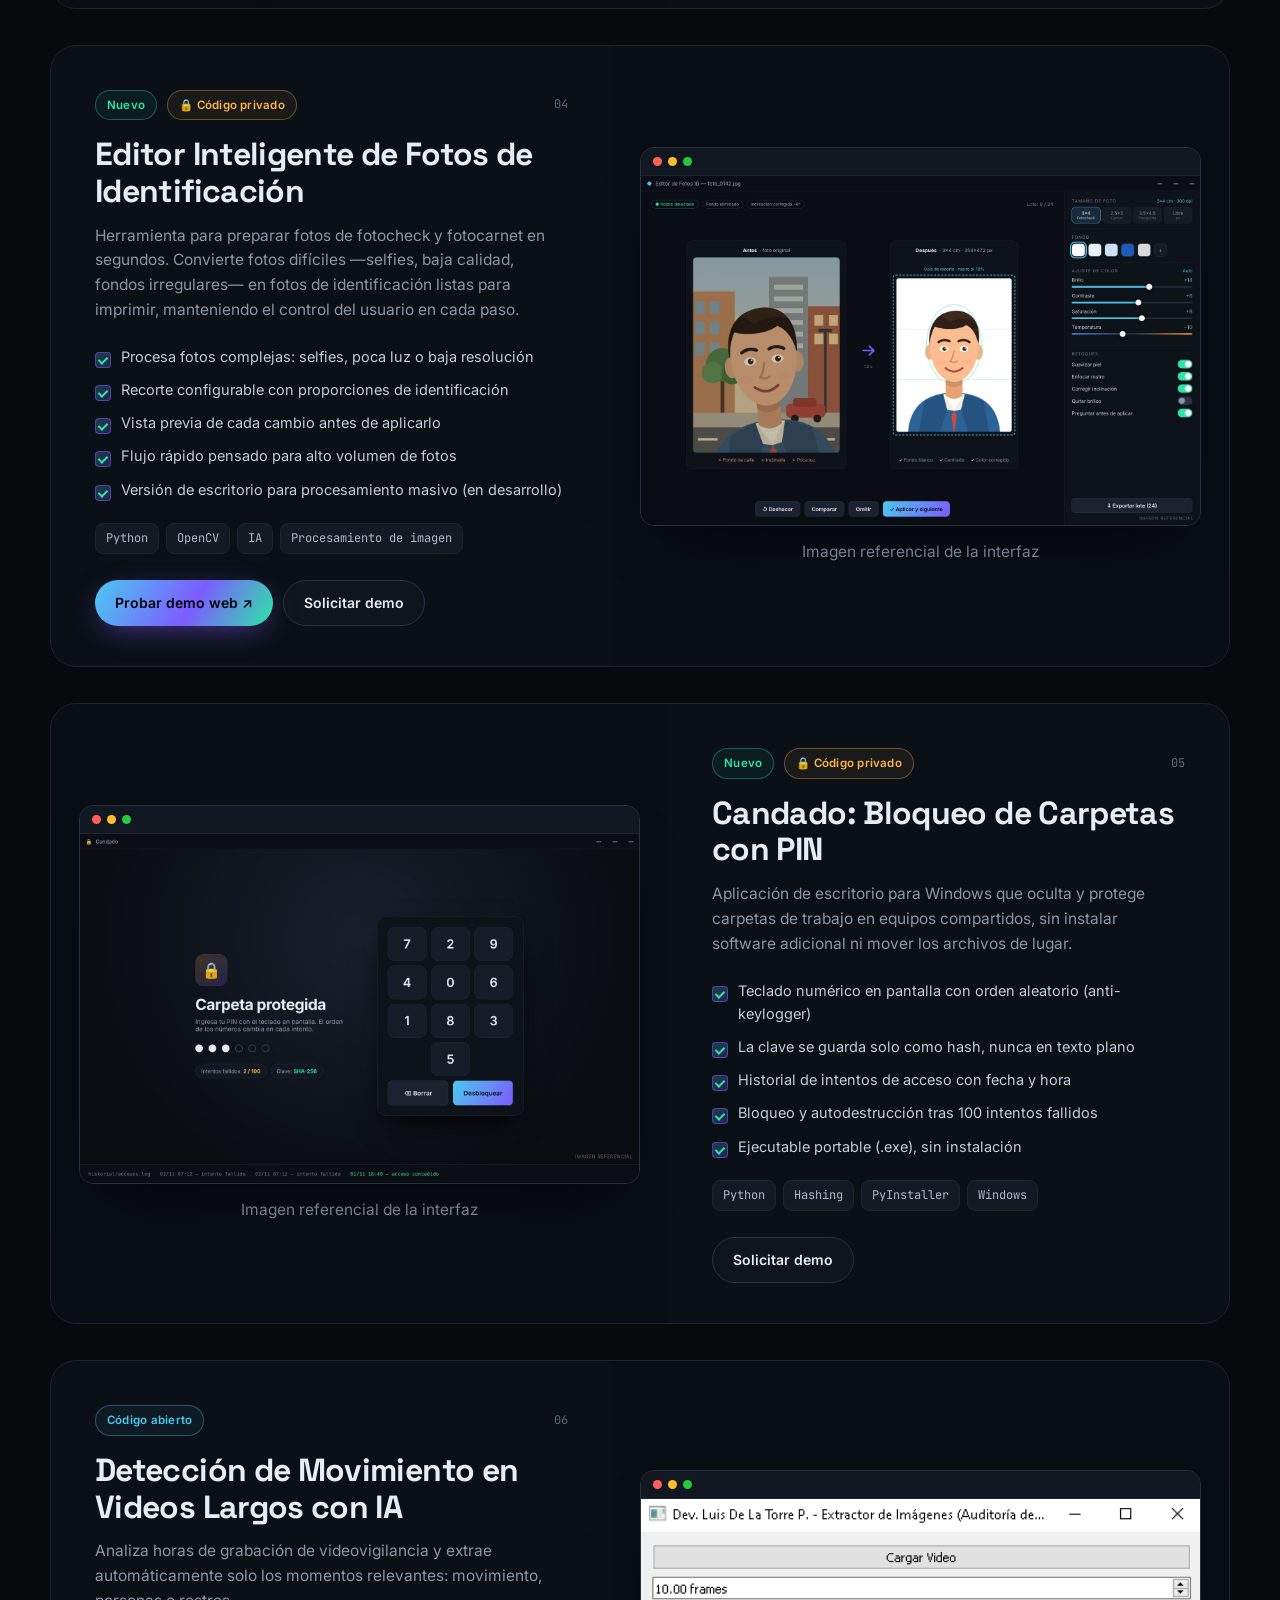
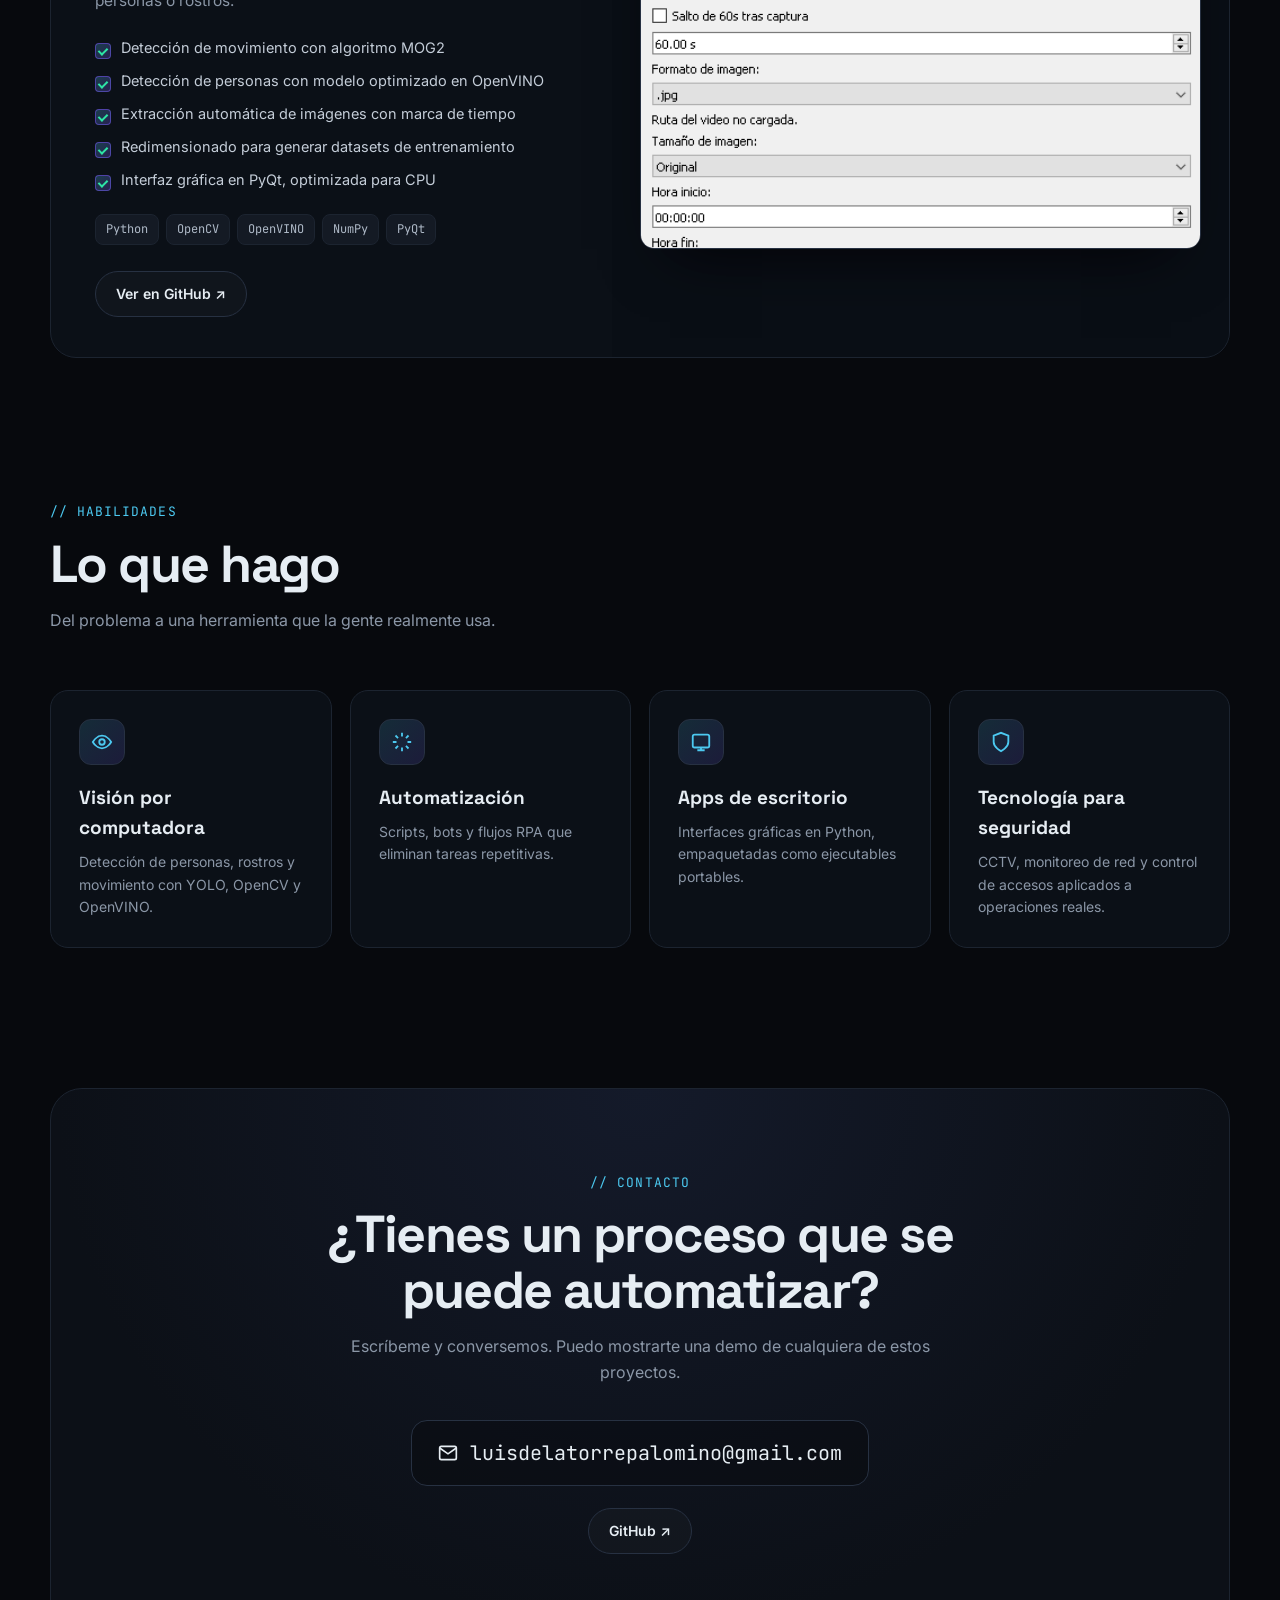
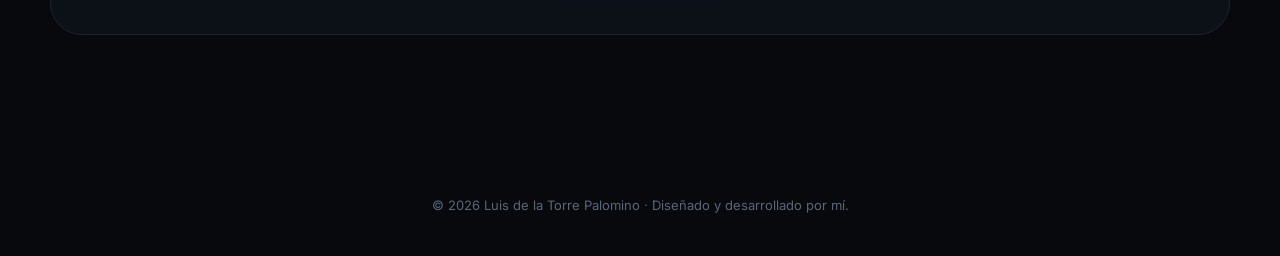
==== commit 0db7f86b: "Agrega demo web del editor de fotos para fotocheck - fotocheck/: app que procesa la foto en el naveg" ====
--- a/index.html
+++ b/index.html
@@ -362,7 +362,7 @@
             <li>Versión de escritorio para procesamiento masivo (en desarrollo)</li>
           </ul>
           <div class="stack"><span>Python</span><span>OpenCV</span><span>IA</span><span>Procesamiento de imagen</span></div>
-          <div class="p-actions"><a class="btn btn-ghost" href="mailto:luisdelatorrepalomino@gmail.com?subject=Demo%20Editor%20de%20Fotos">Solicitar demo</a></div>
+          <div class="p-actions"><a class="btn btn-primary" target="_blank" href="fotocheck/">Probar demo web ↗</a><a class="btn btn-ghost" href="mailto:luisdelatorrepalomino@gmail.com?subject=Demo%20Editor%20de%20Fotos">Solicitar demo</a></div>
         </div>
       </article>
 
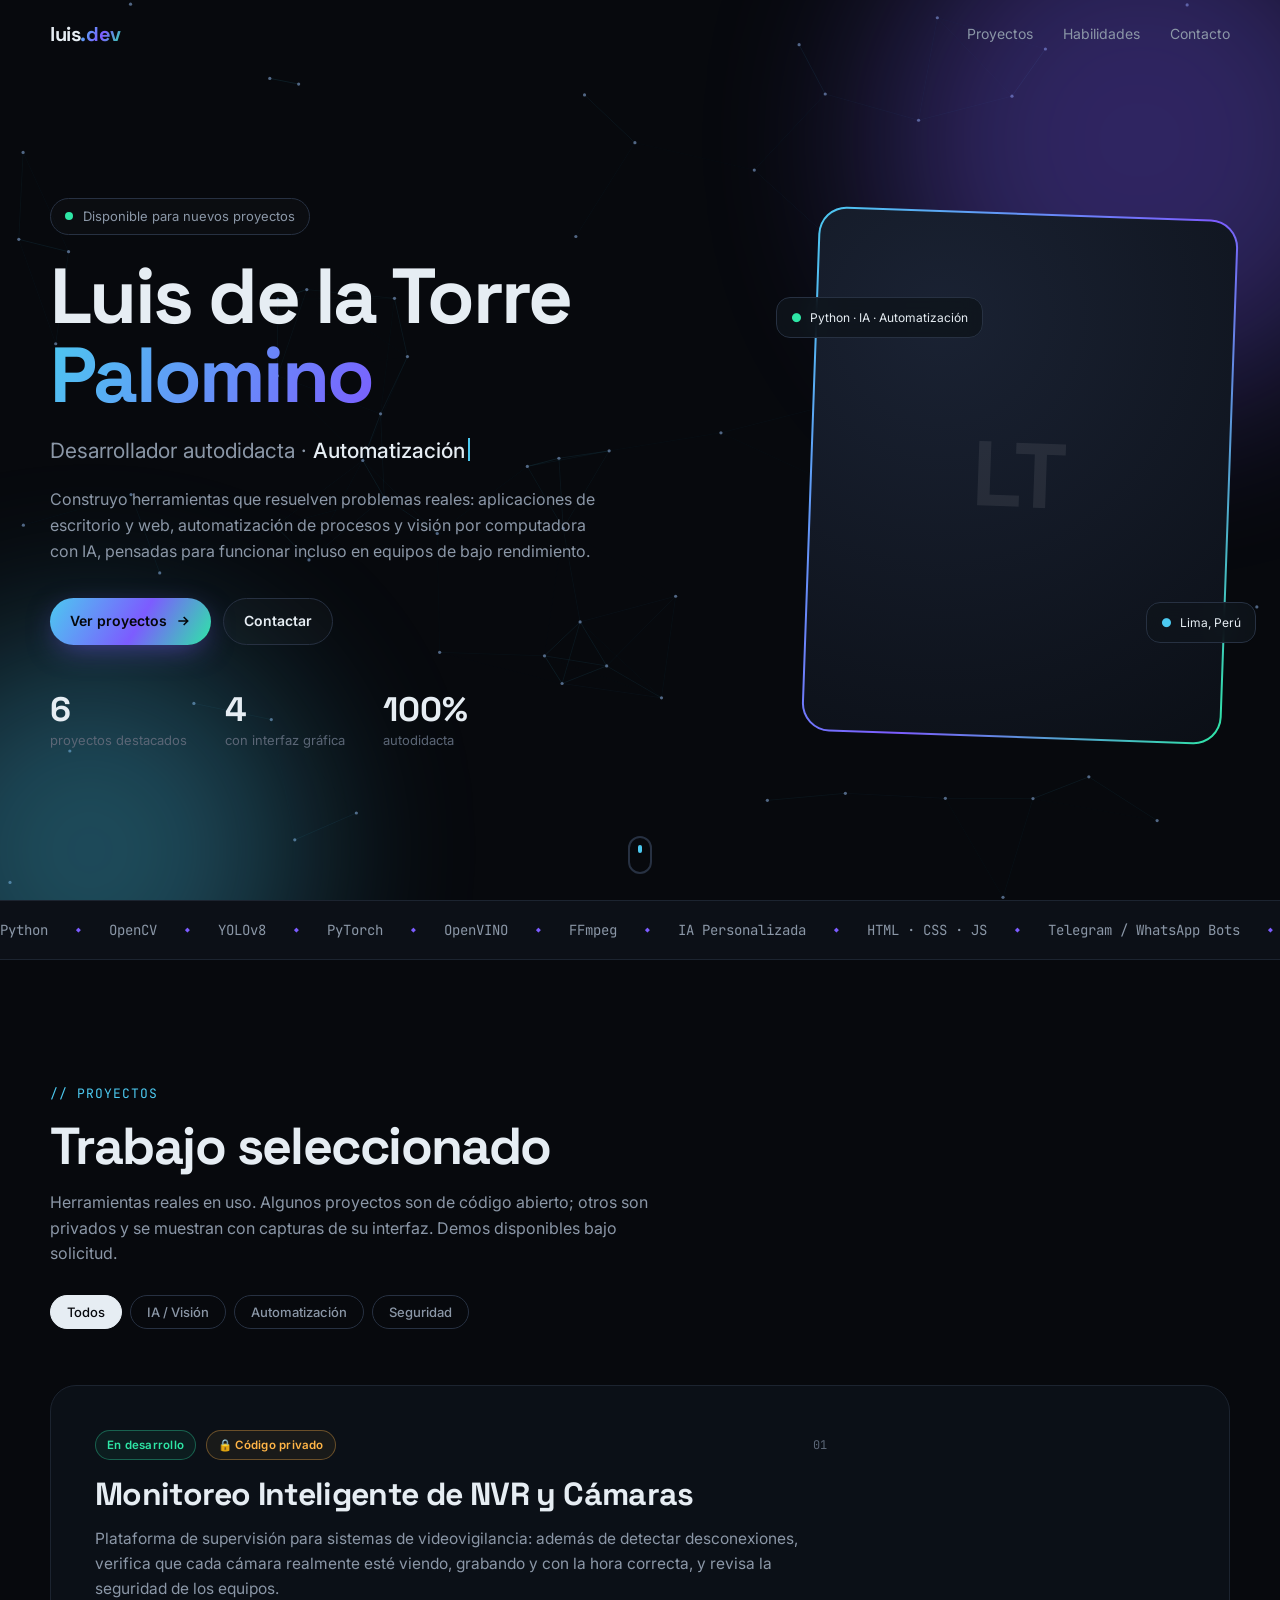
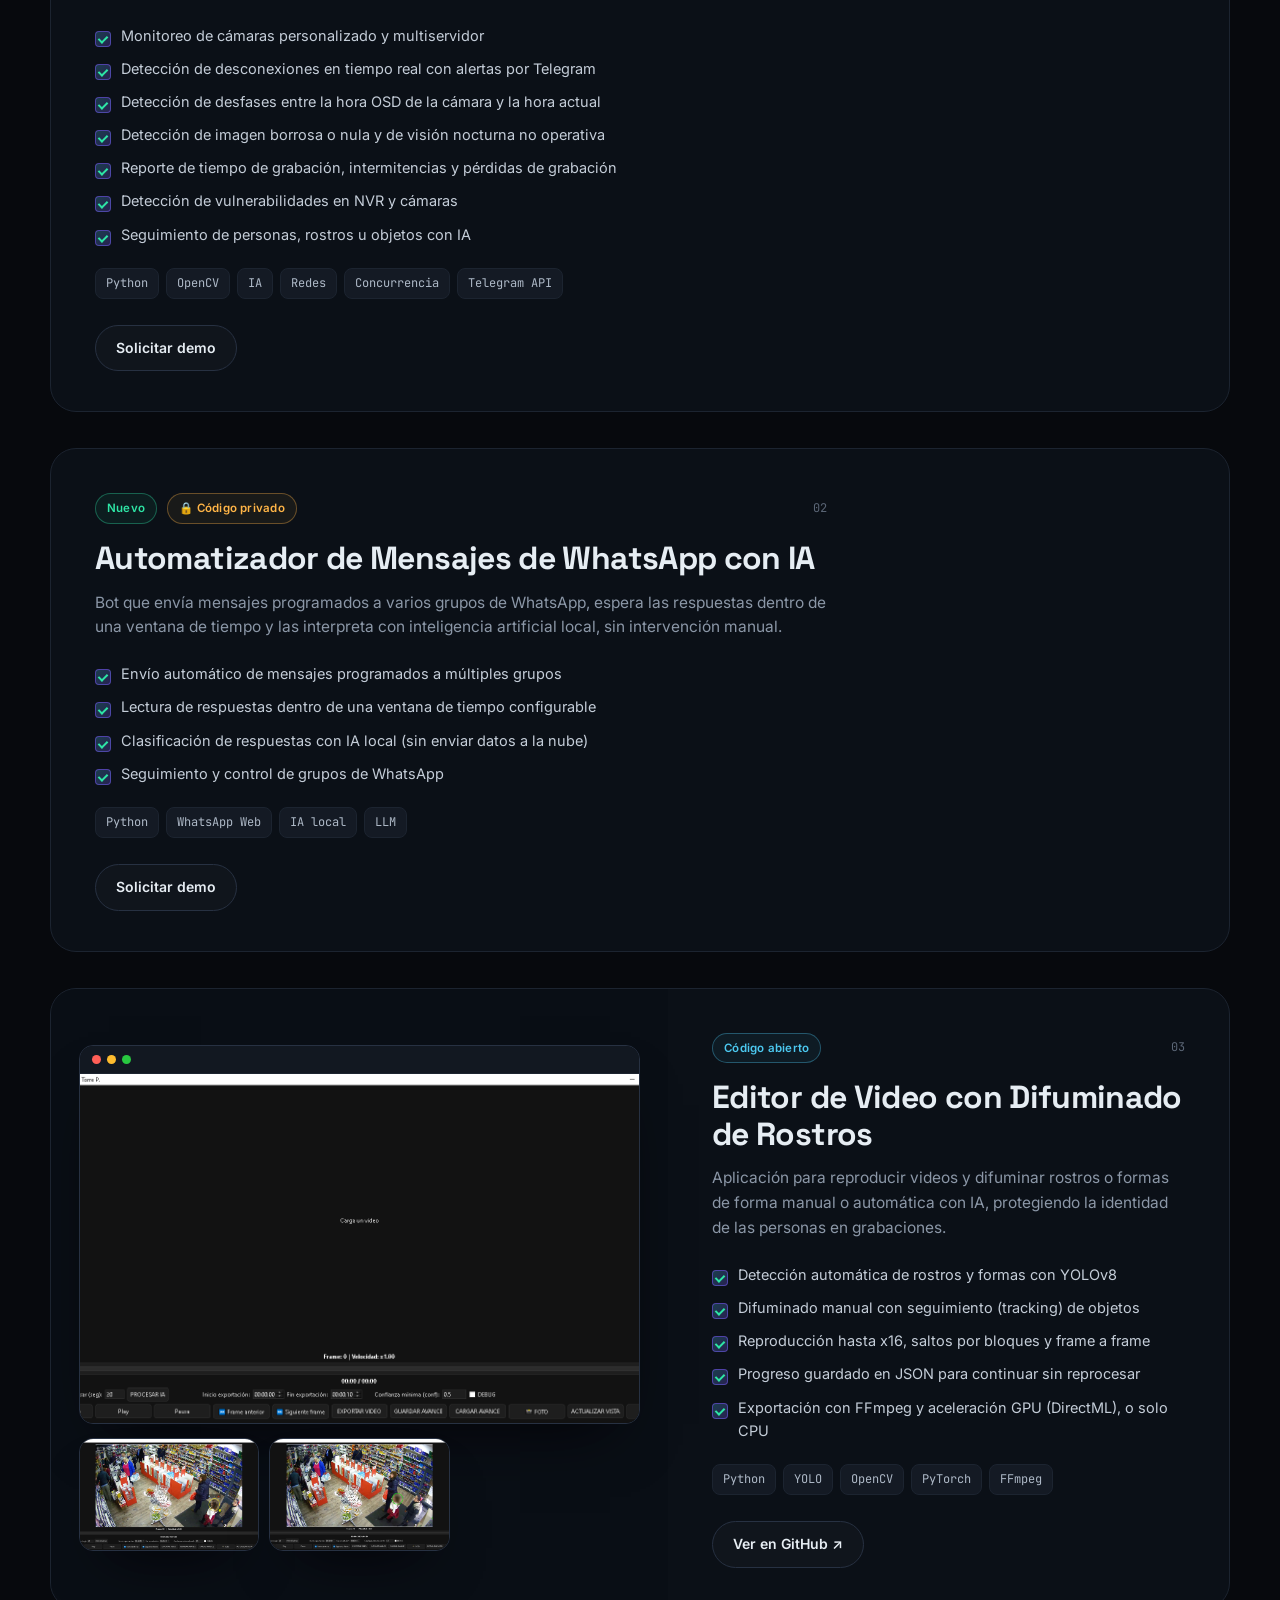
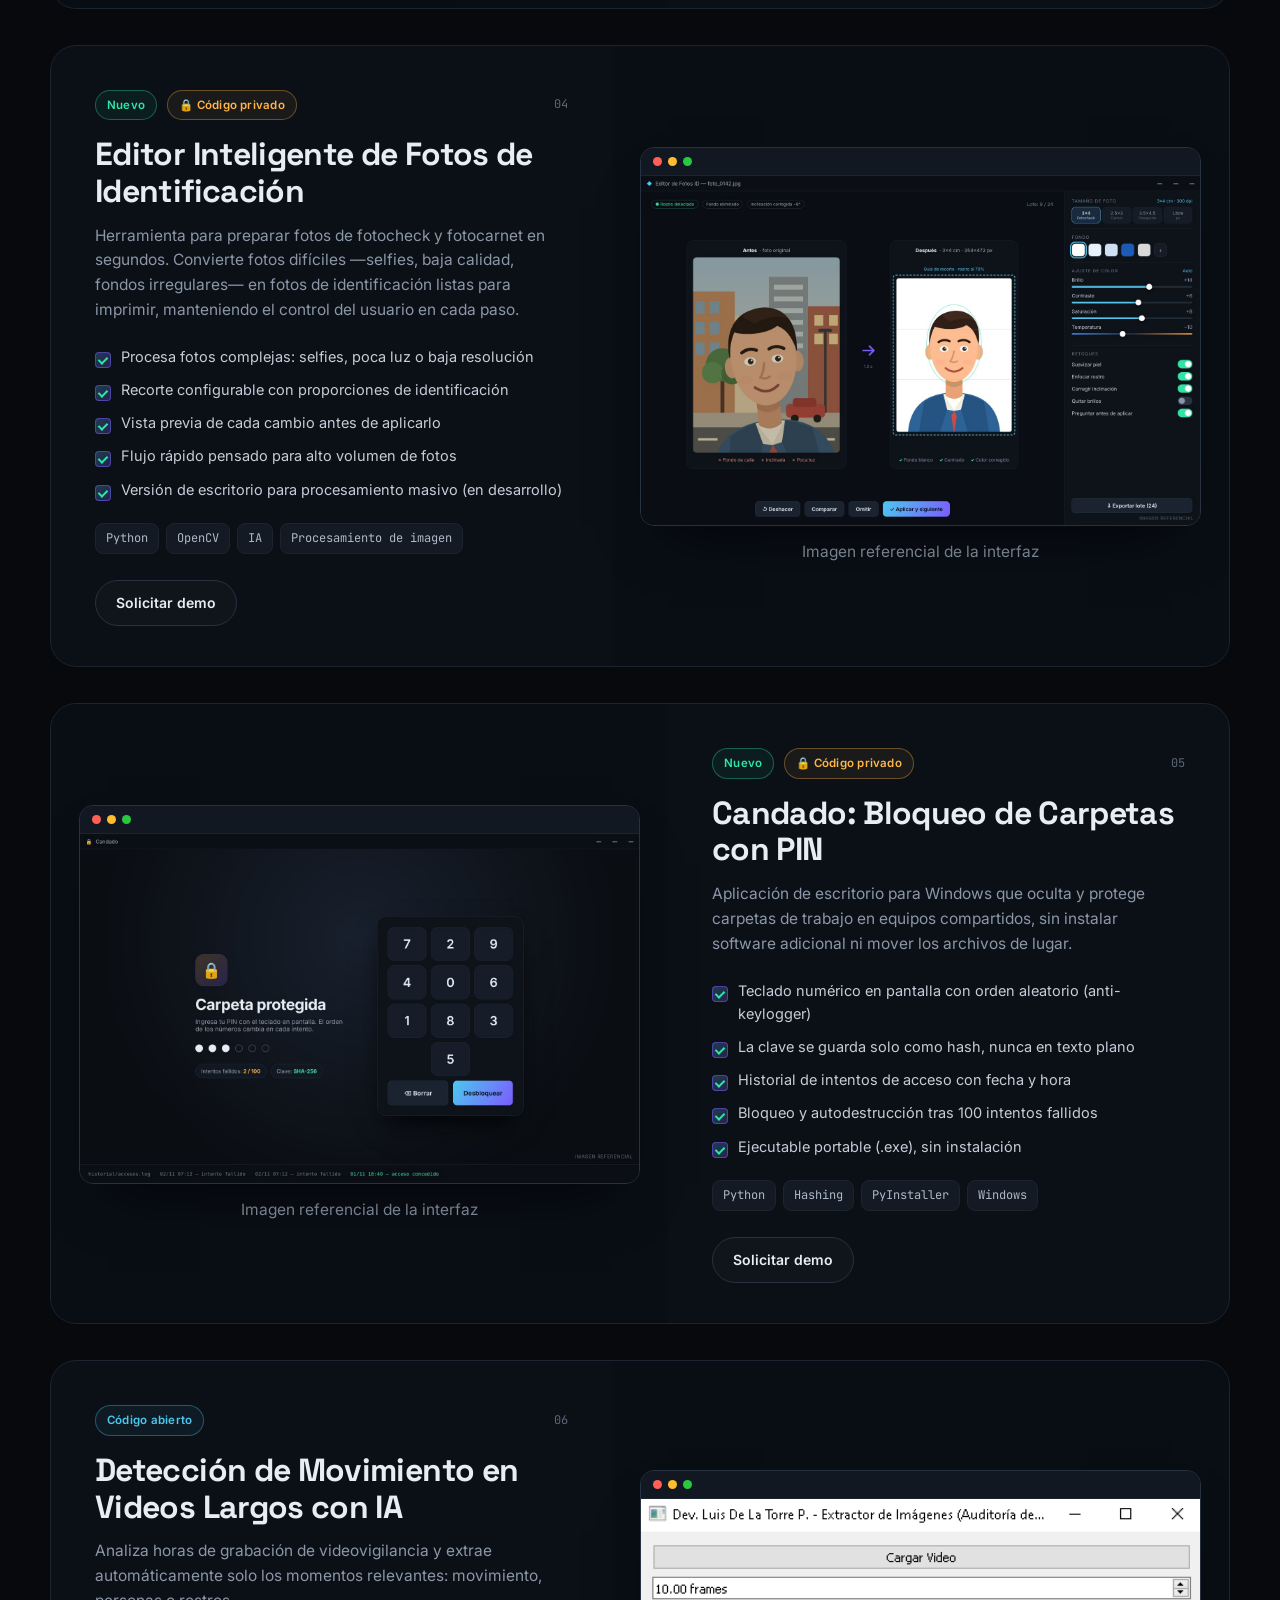
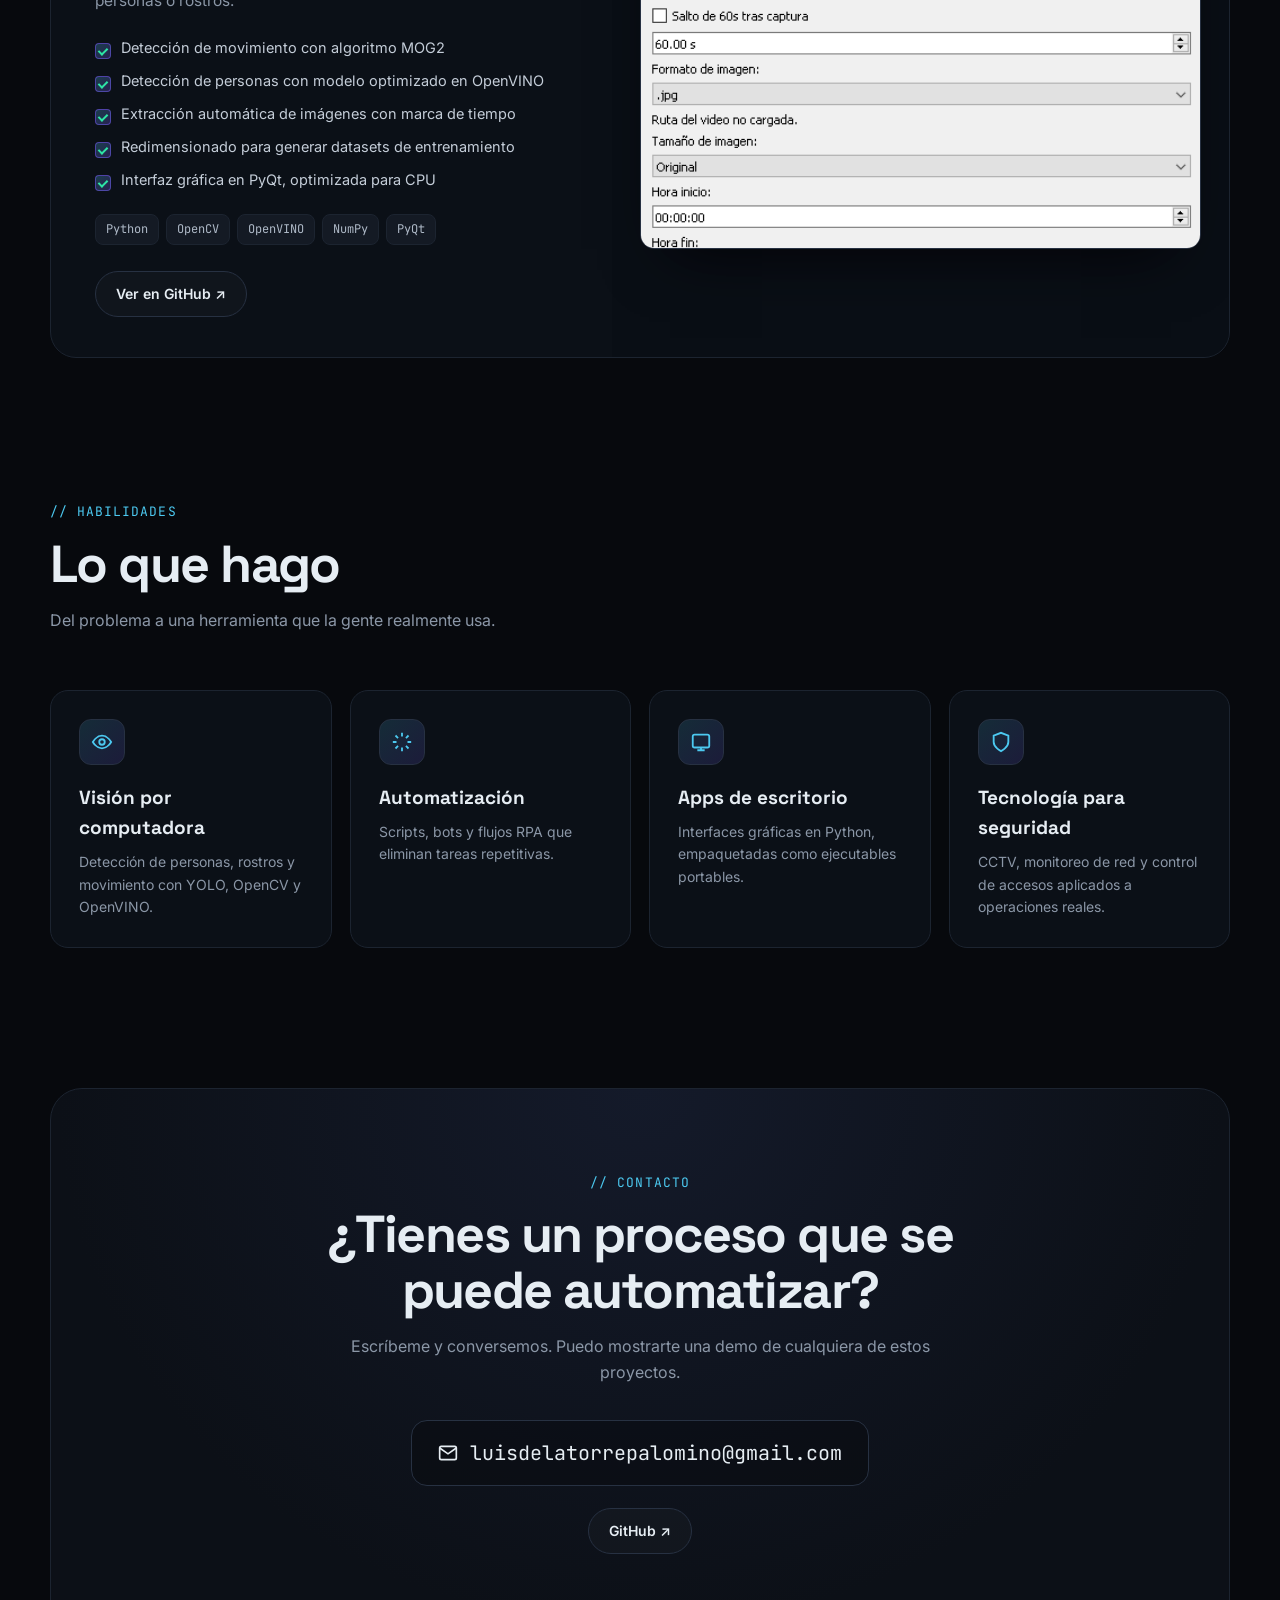
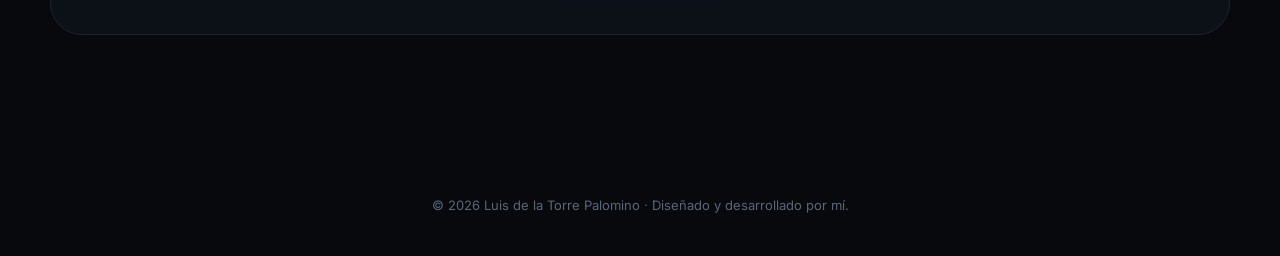
==== commit 35b4a9eb: "Quita el enlace a la demo web del editor de fotos La tarjeta del proyecto 04 vuelve a tener solo "So" ====
--- a/index.html
+++ b/index.html
@@ -362,7 +362,7 @@
             <li>Versión de escritorio para procesamiento masivo (en desarrollo)</li>
           </ul>
           <div class="stack"><span>Python</span><span>OpenCV</span><span>IA</span><span>Procesamiento de imagen</span></div>
-          <div class="p-actions"><a class="btn btn-primary" target="_blank" href="fotocheck/">Probar demo web ↗</a><a class="btn btn-ghost" href="mailto:luisdelatorrepalomino@gmail.com?subject=Demo%20Editor%20de%20Fotos">Solicitar demo</a></div>
+          <div class="p-actions"><a class="btn btn-ghost" href="mailto:luisdelatorrepalomino@gmail.com?subject=Demo%20Editor%20de%20Fotos">Solicitar demo</a></div>
         </div>
       </article>
 
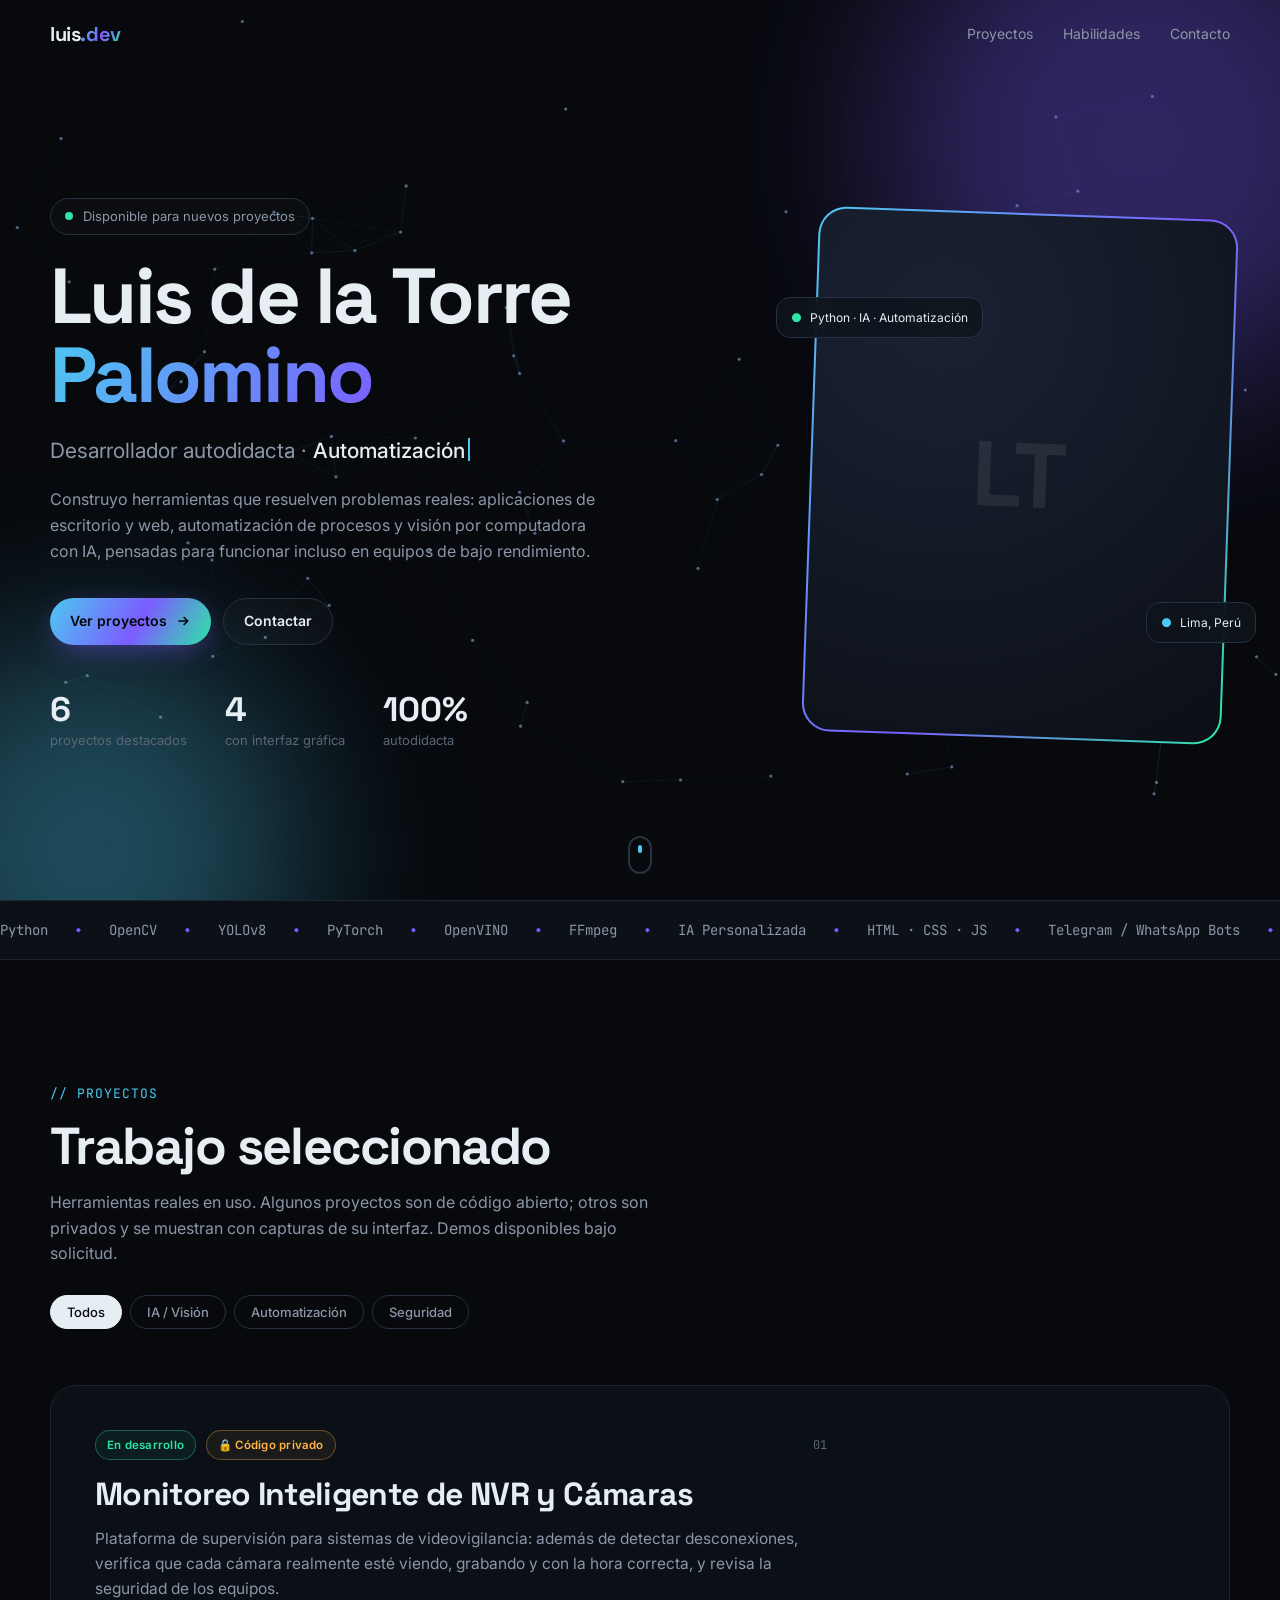
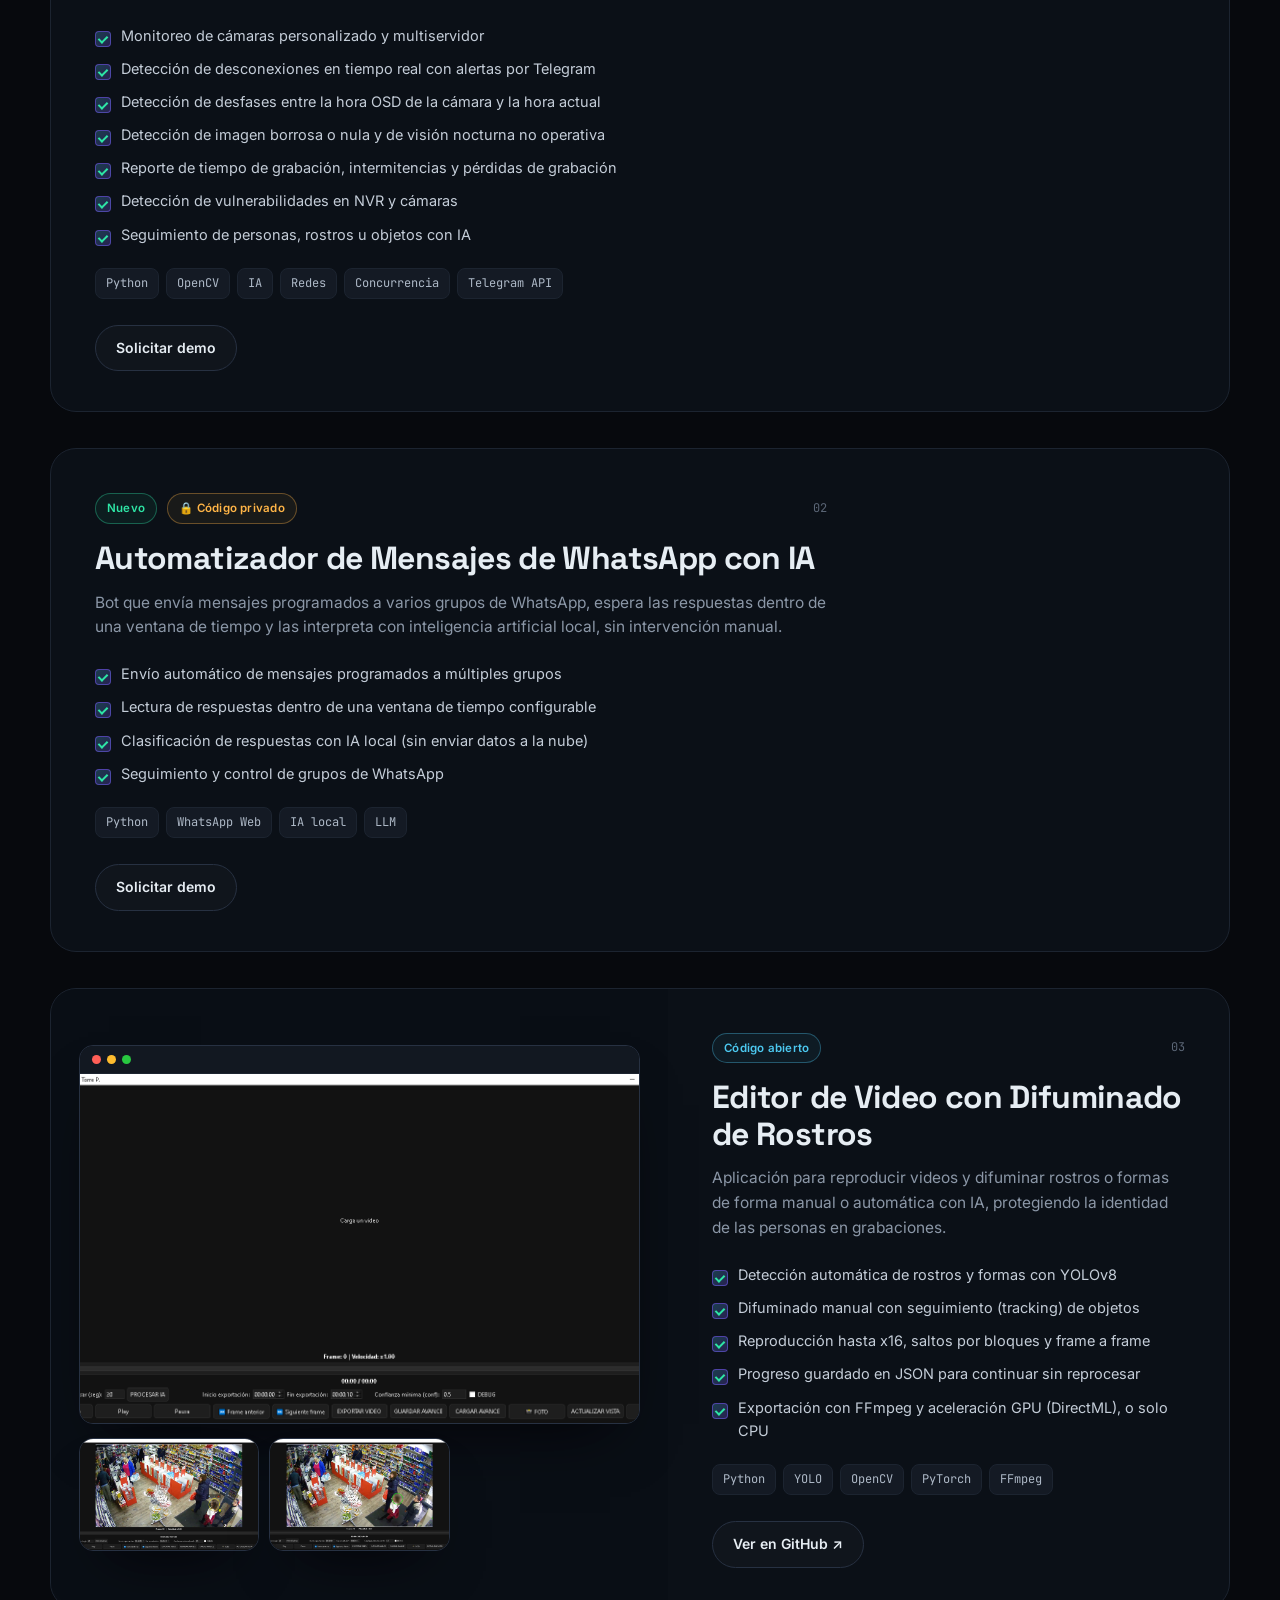
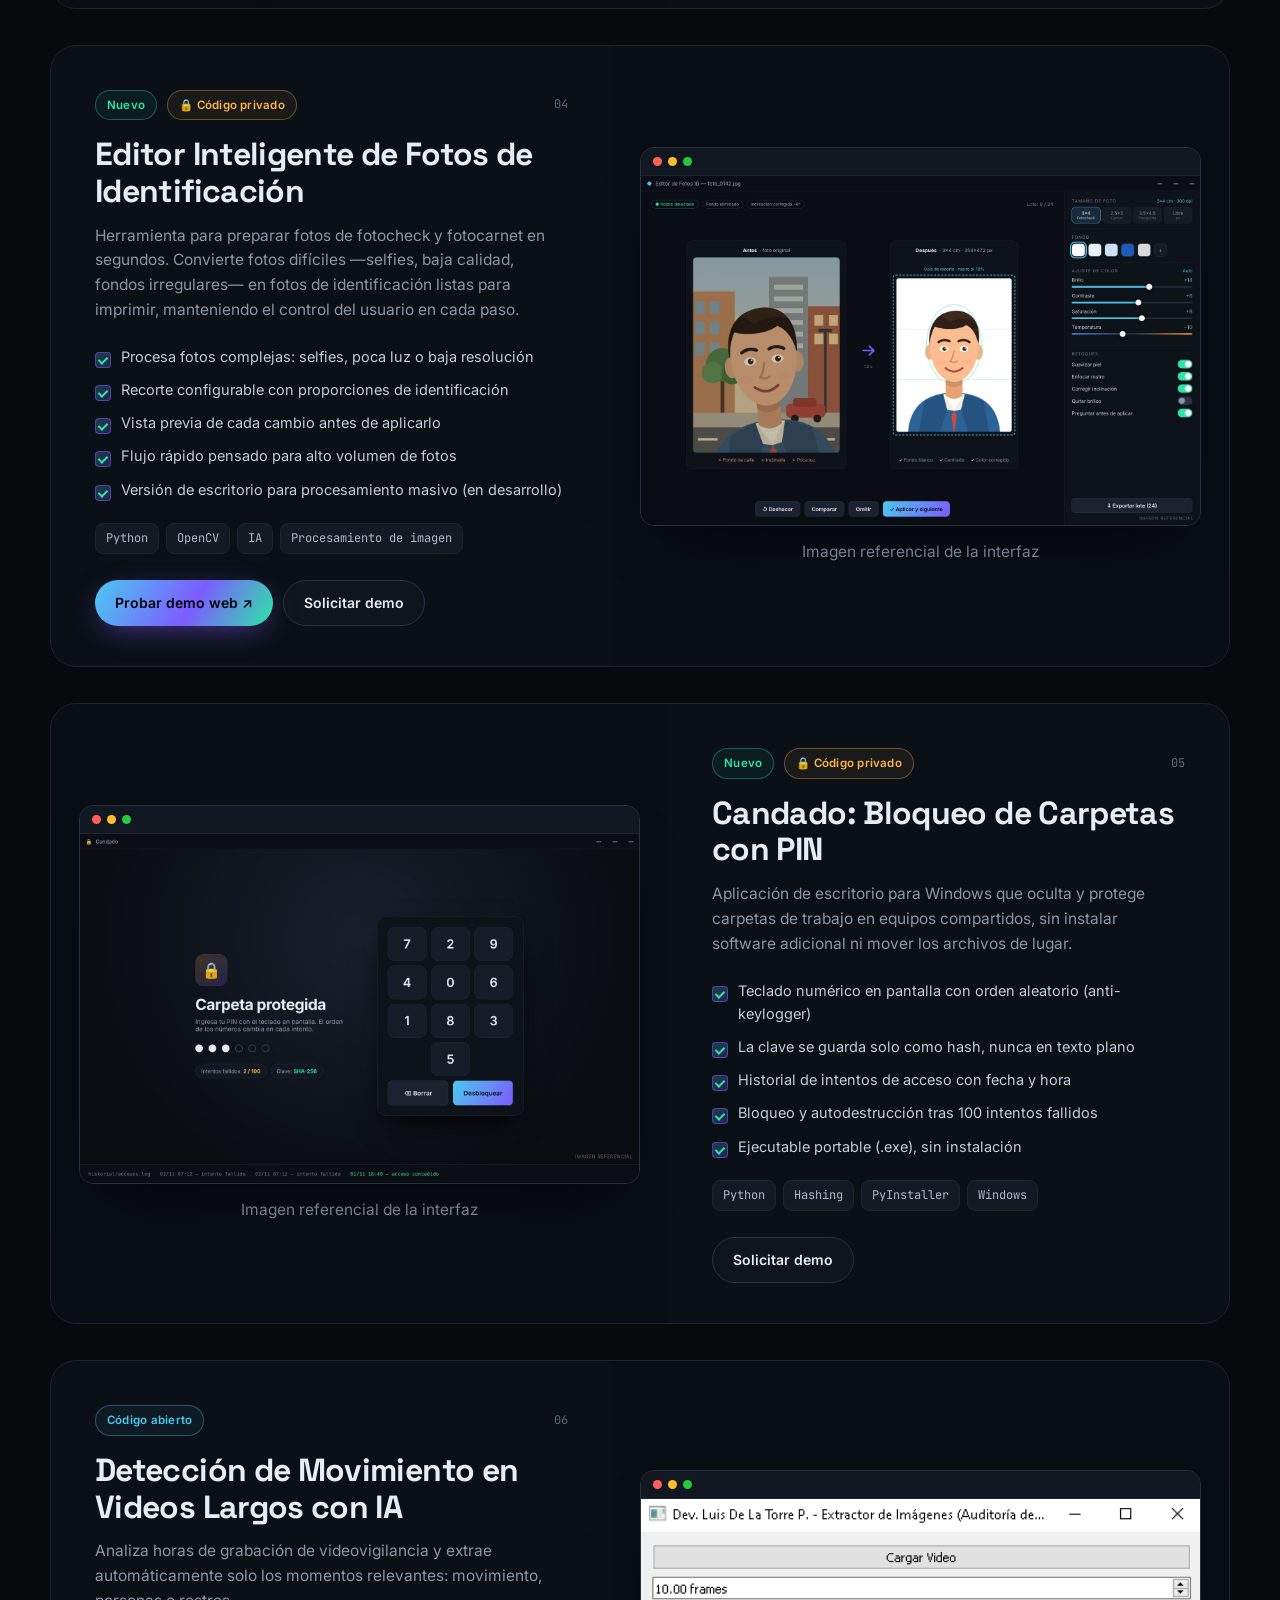
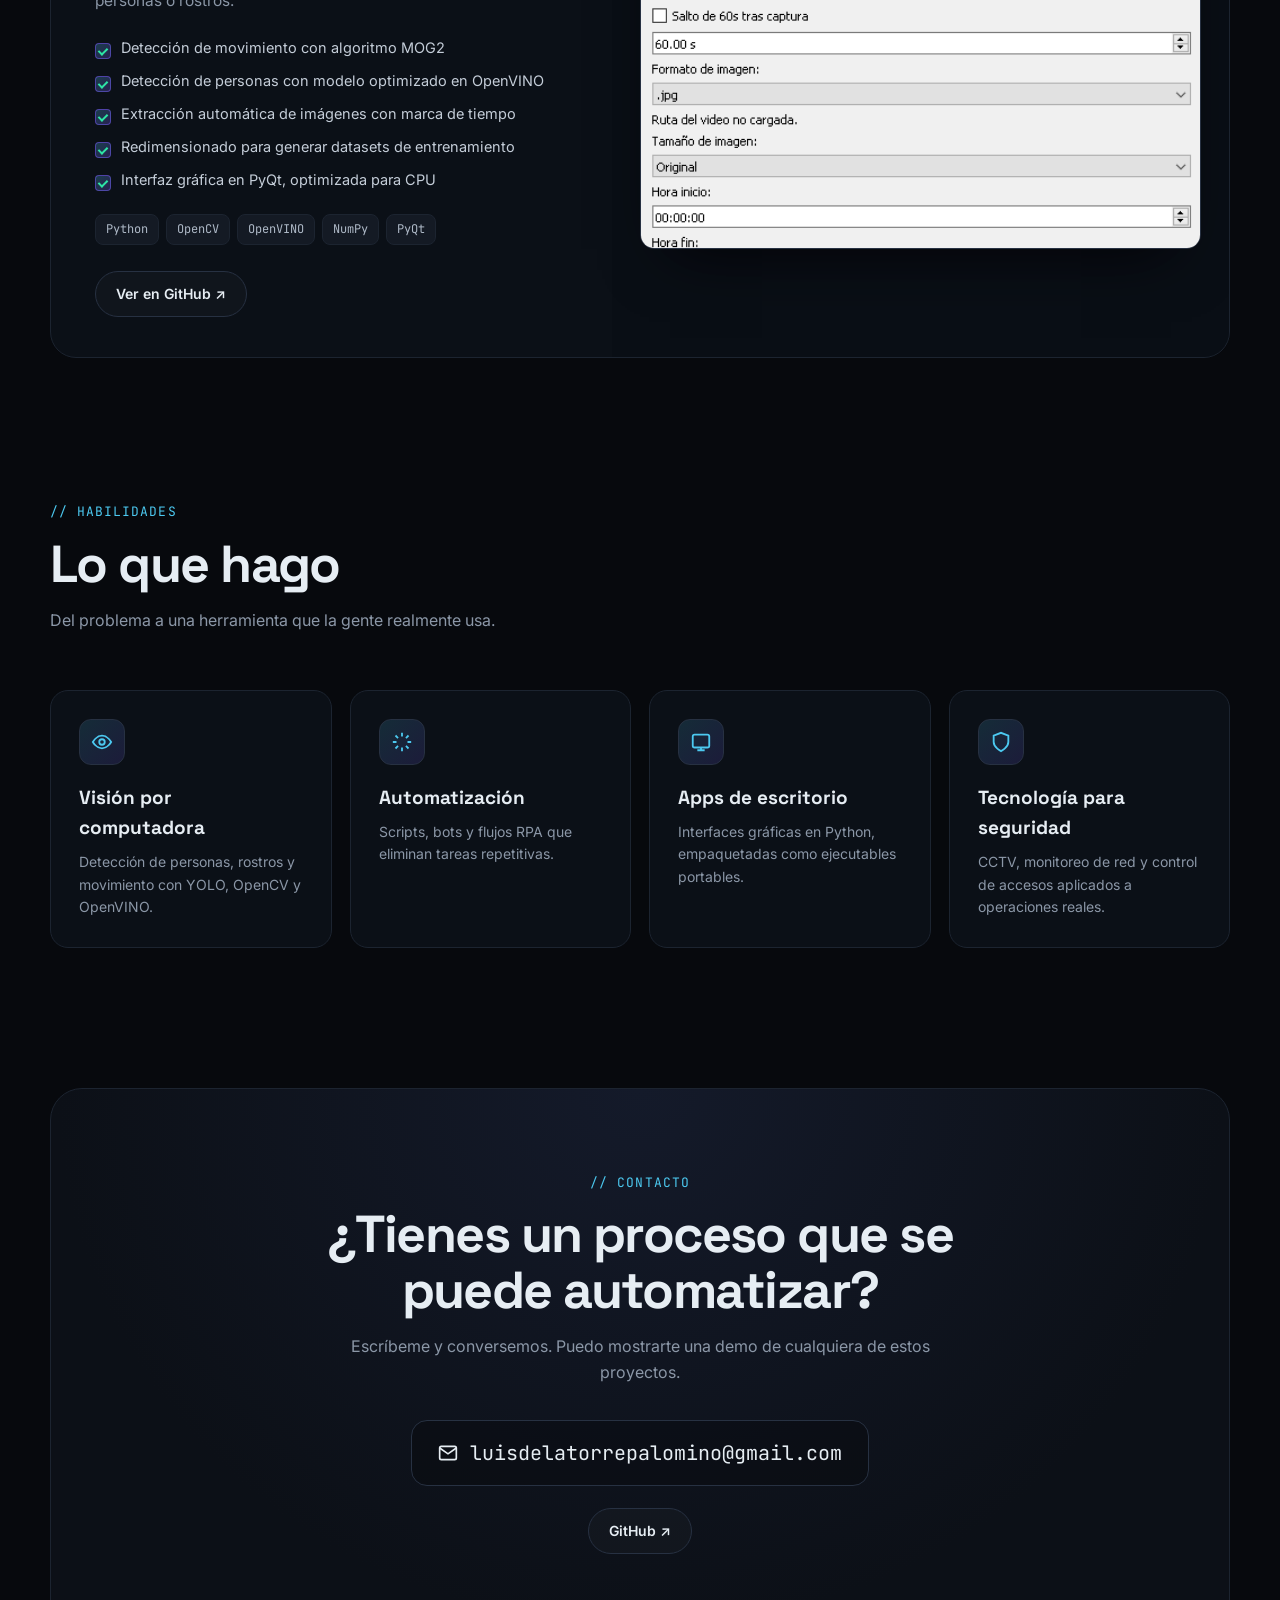
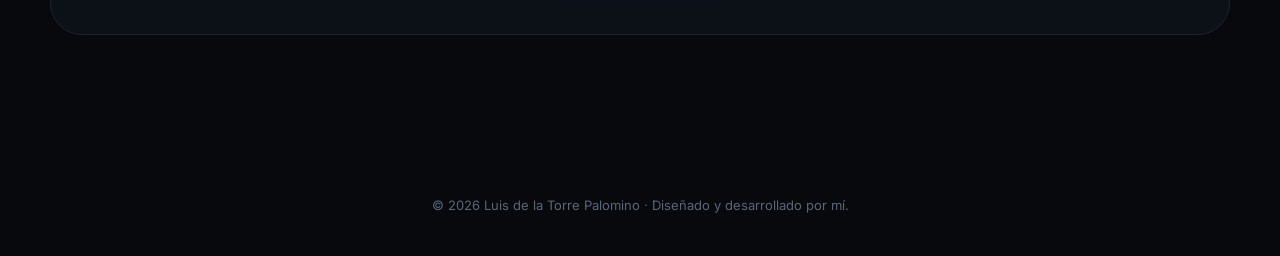
==== commit c7fdc940: "Agrega el enlace a la demo web de fotocheck en el portafolio La tarjeta del proyecto 04 vuelve a ten" ====
--- a/index.html
+++ b/index.html
@@ -362,7 +362,7 @@
             <li>Versión de escritorio para procesamiento masivo (en desarrollo)</li>
           </ul>
           <div class="stack"><span>Python</span><span>OpenCV</span><span>IA</span><span>Procesamiento de imagen</span></div>
-          <div class="p-actions"><a class="btn btn-ghost" href="mailto:luisdelatorrepalomino@gmail.com?subject=Demo%20Editor%20de%20Fotos">Solicitar demo</a></div>
+          <div class="p-actions"><a class="btn btn-primary" target="_blank" href="fotocheck/">Probar demo web ↗</a><a class="btn btn-ghost" href="mailto:luisdelatorrepalomino@gmail.com?subject=Demo%20Editor%20de%20Fotos">Solicitar demo</a></div>
         </div>
       </article>
 
